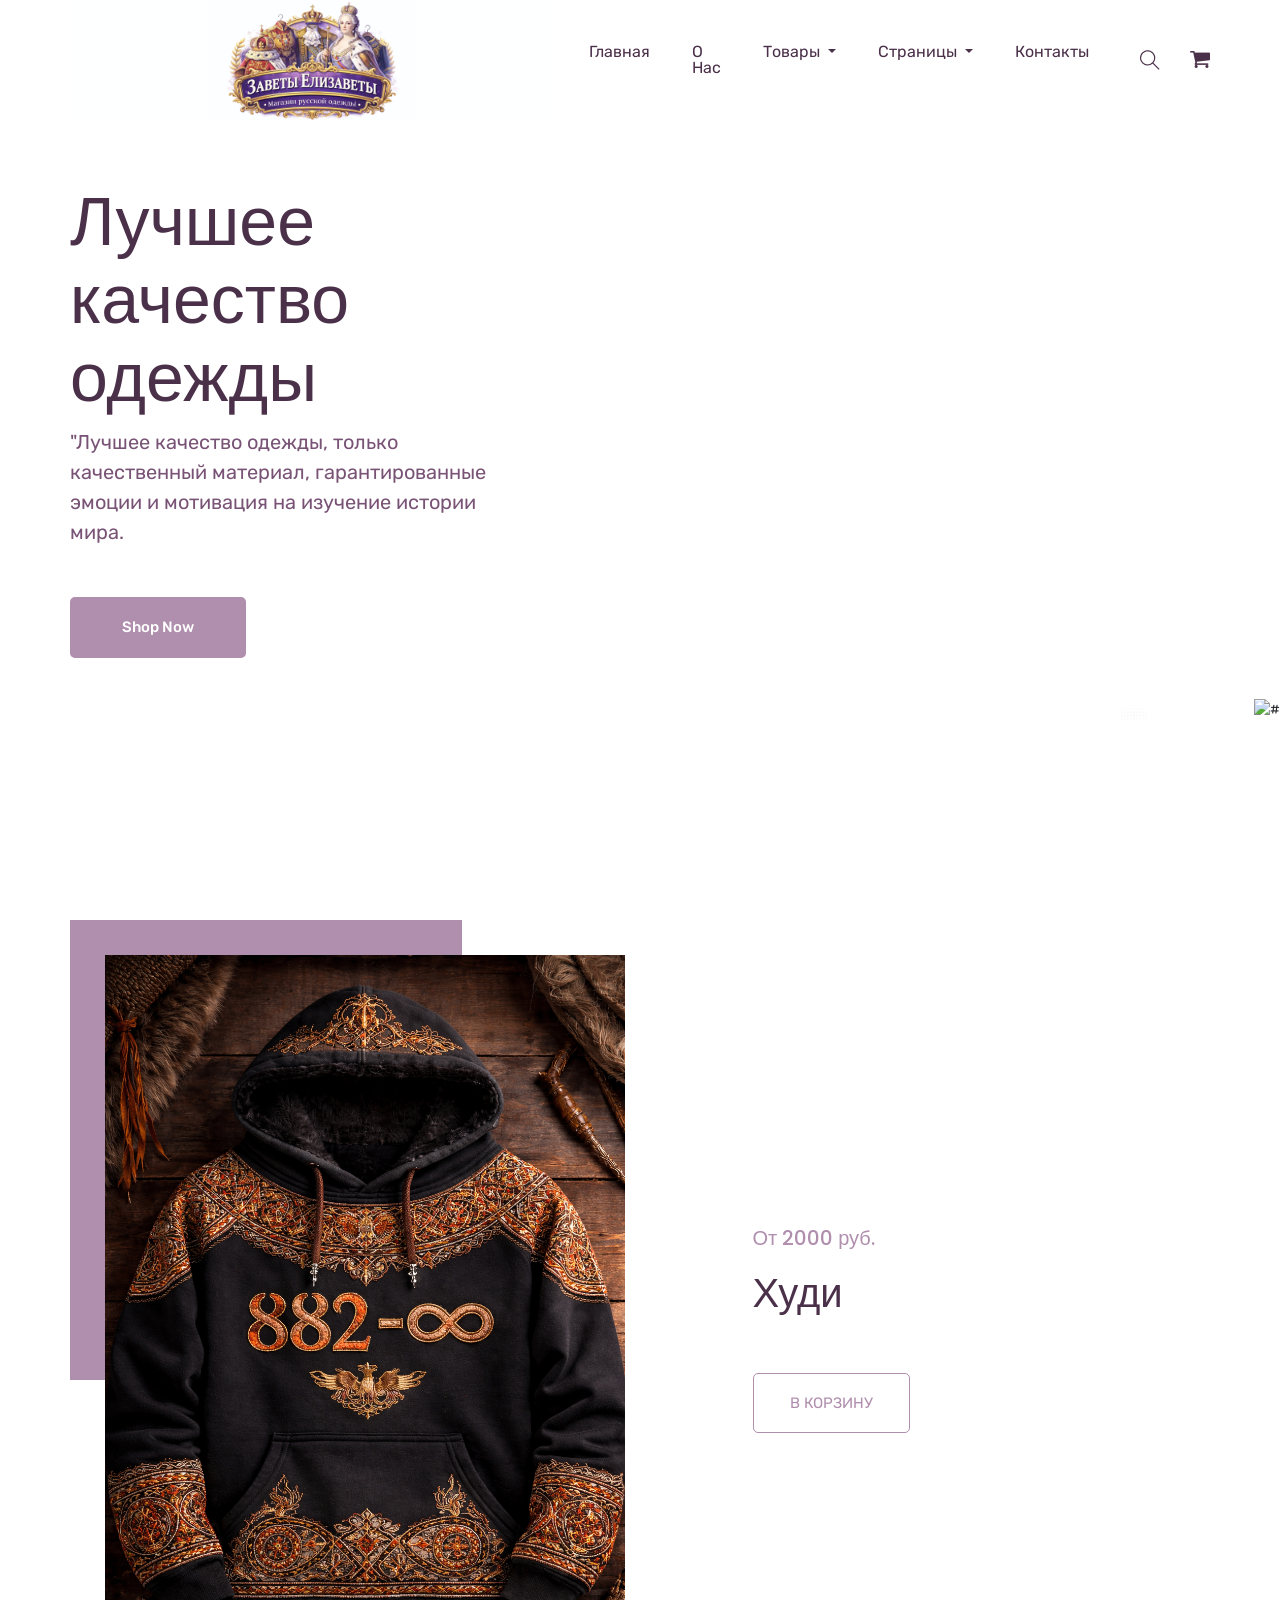
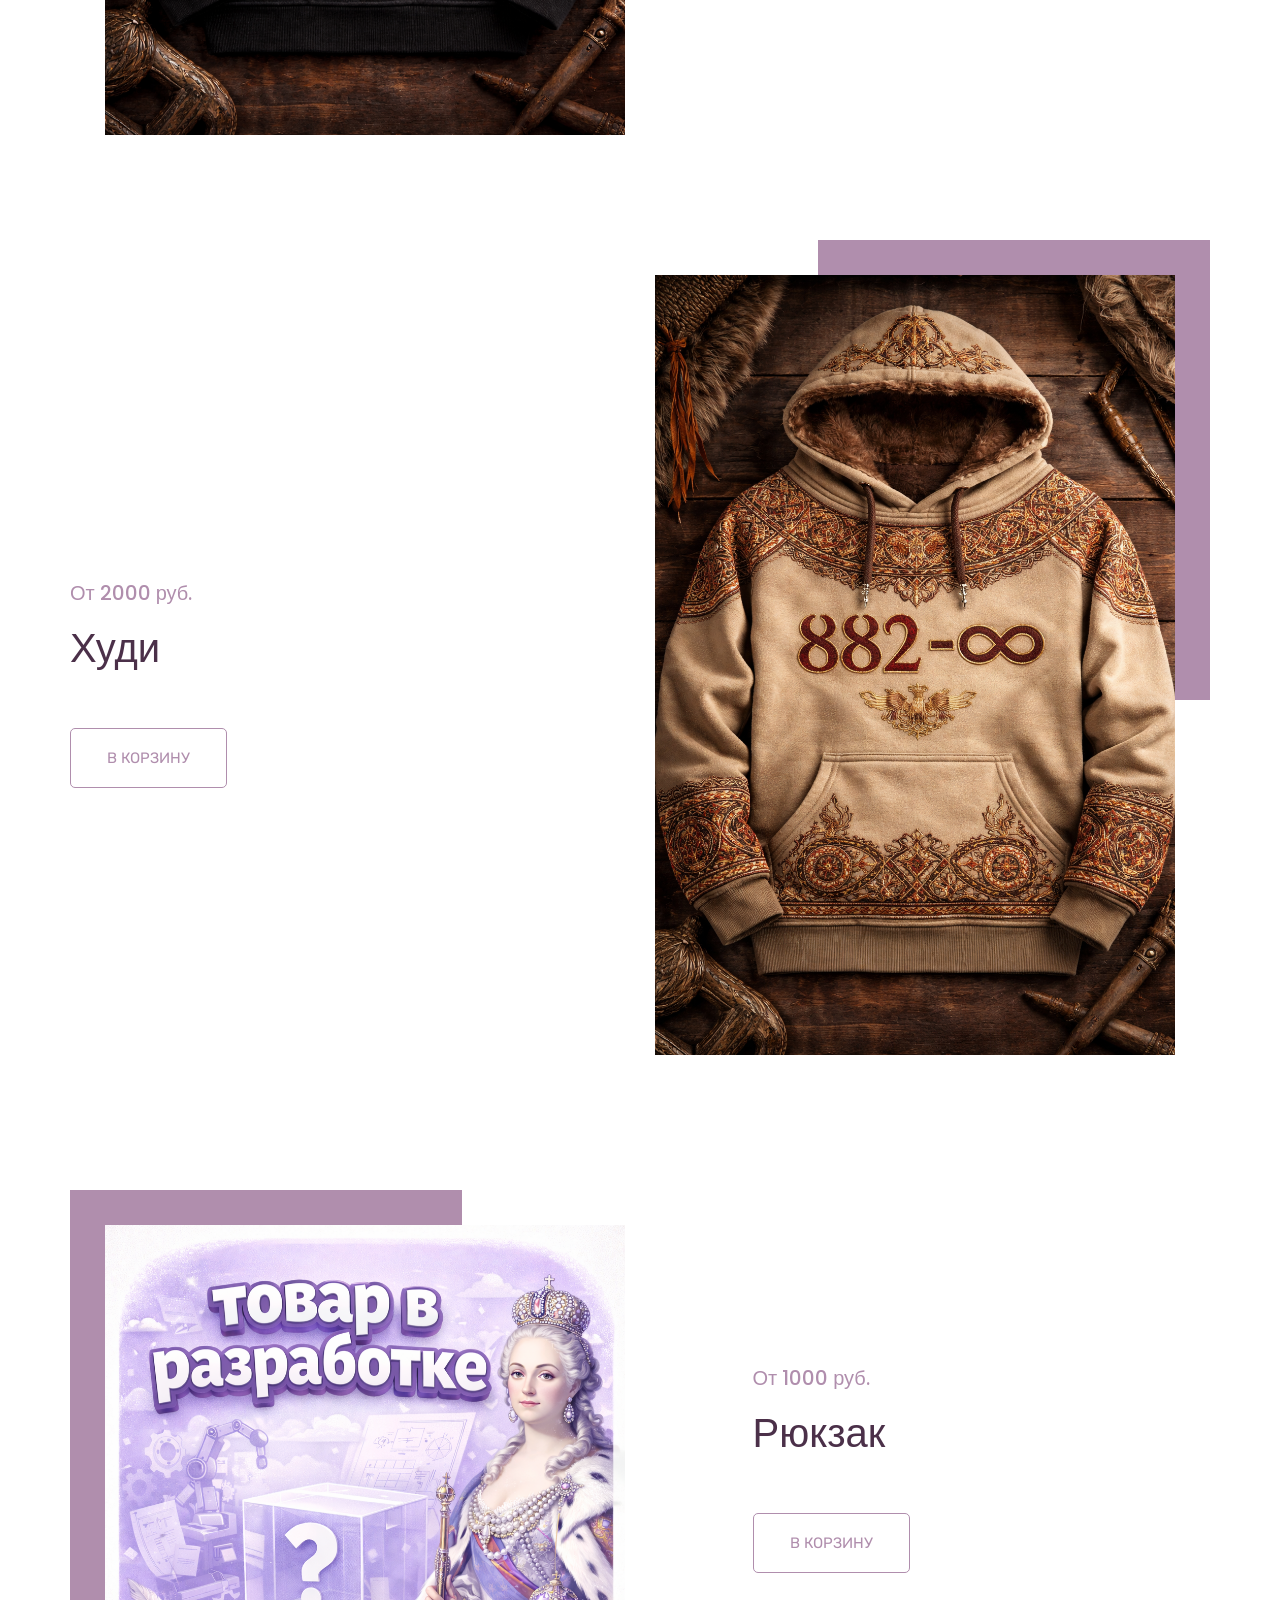
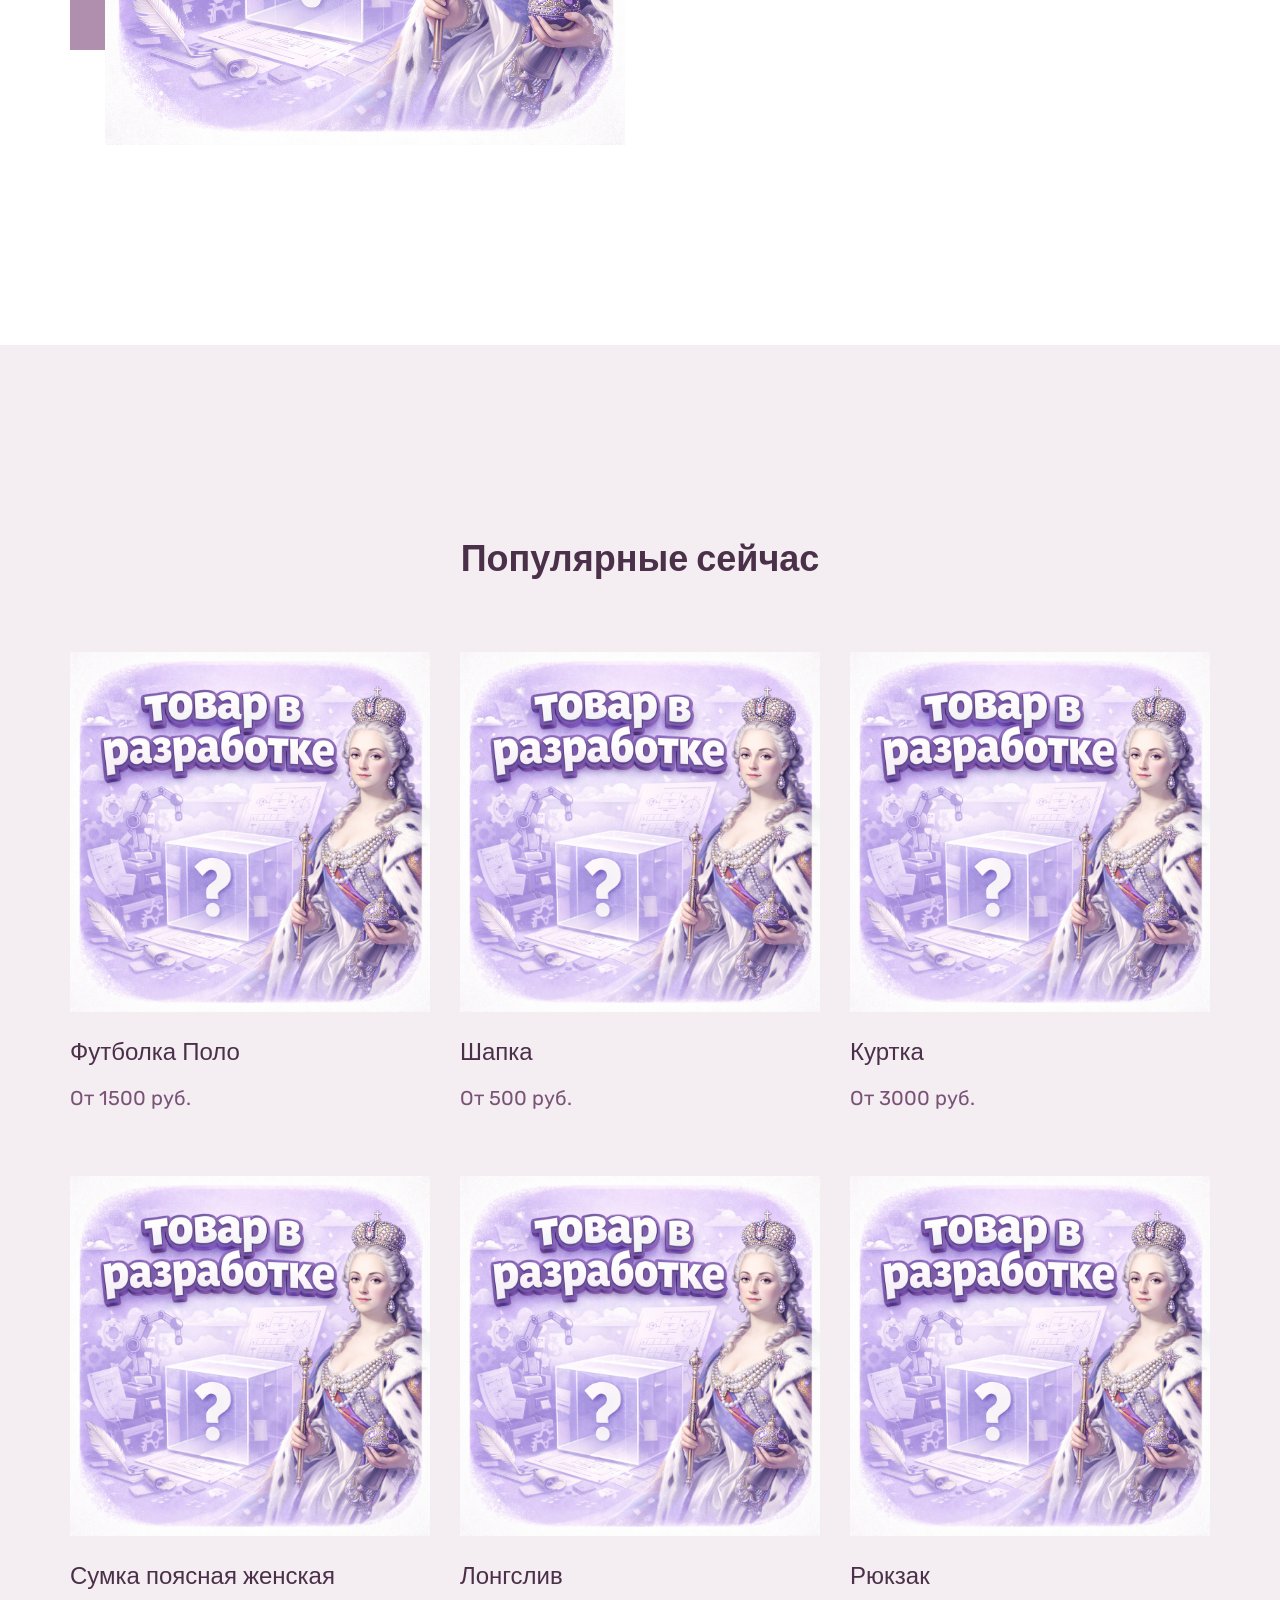
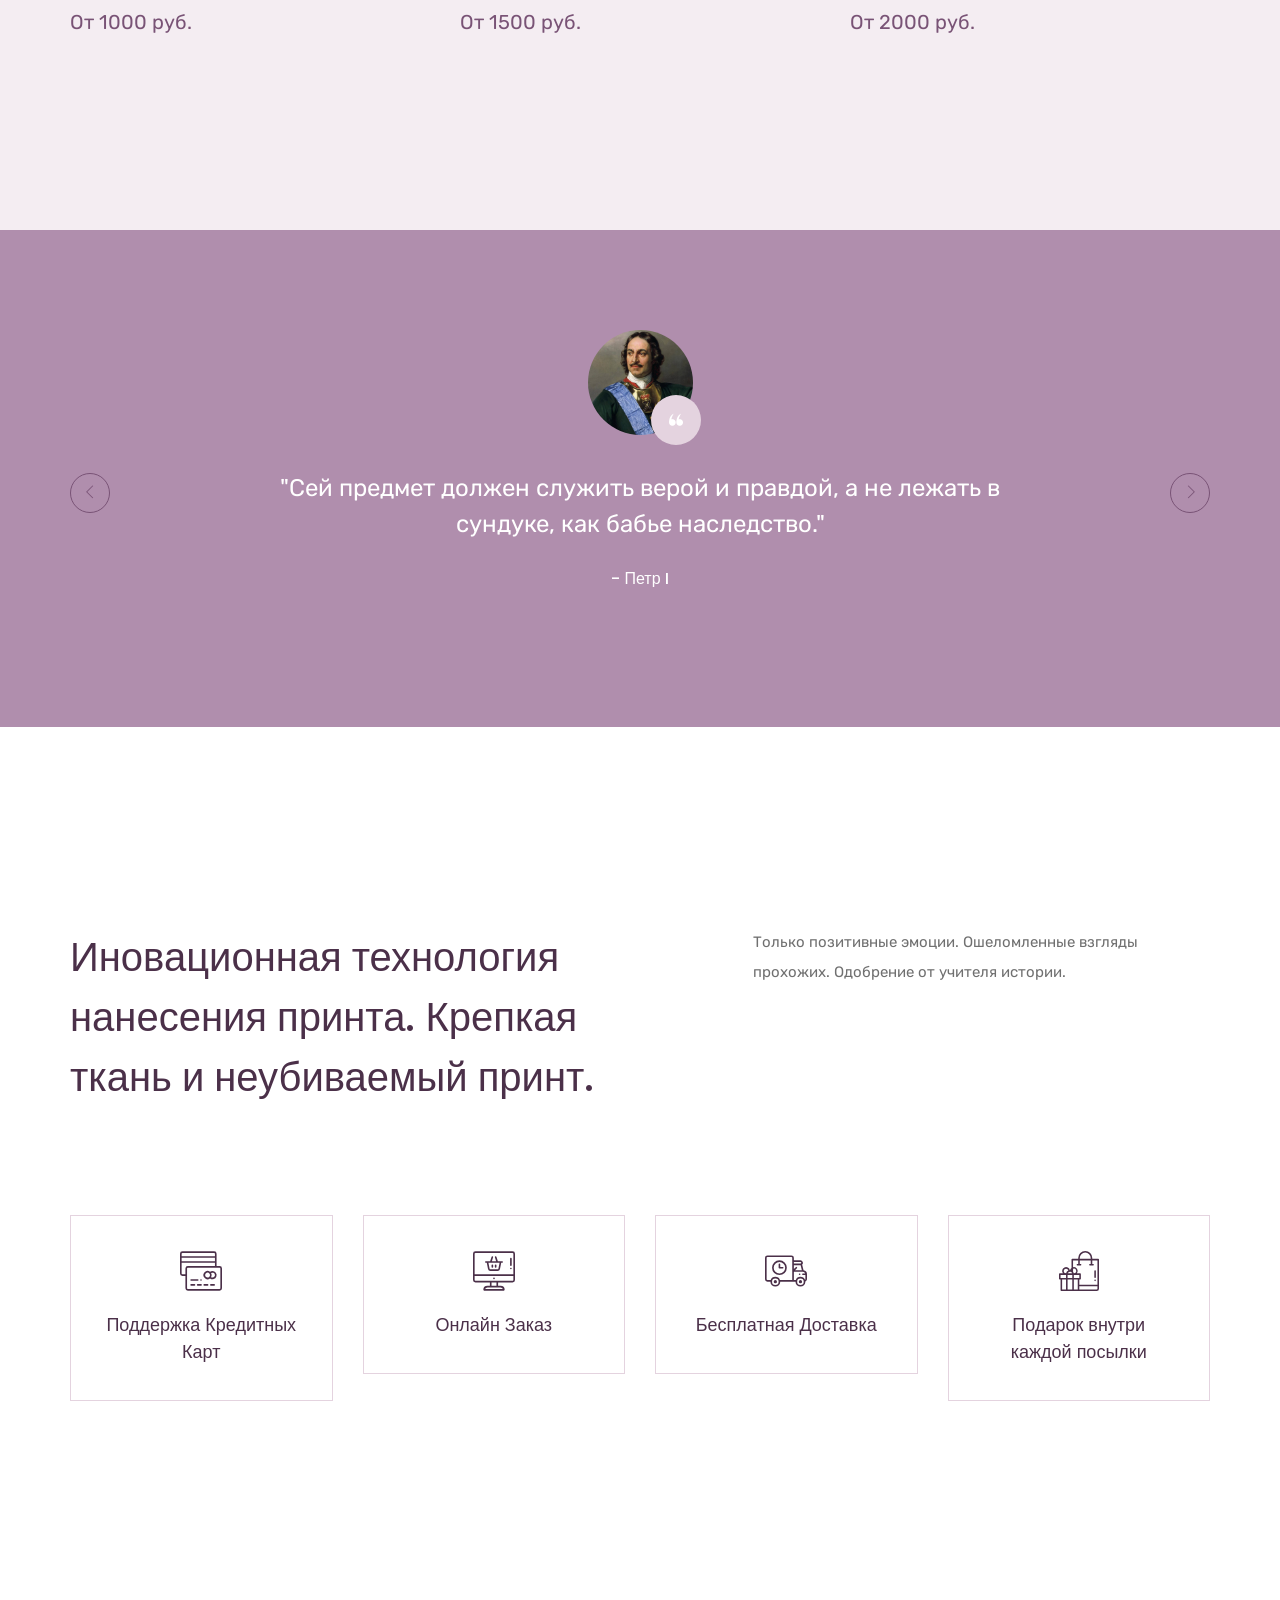
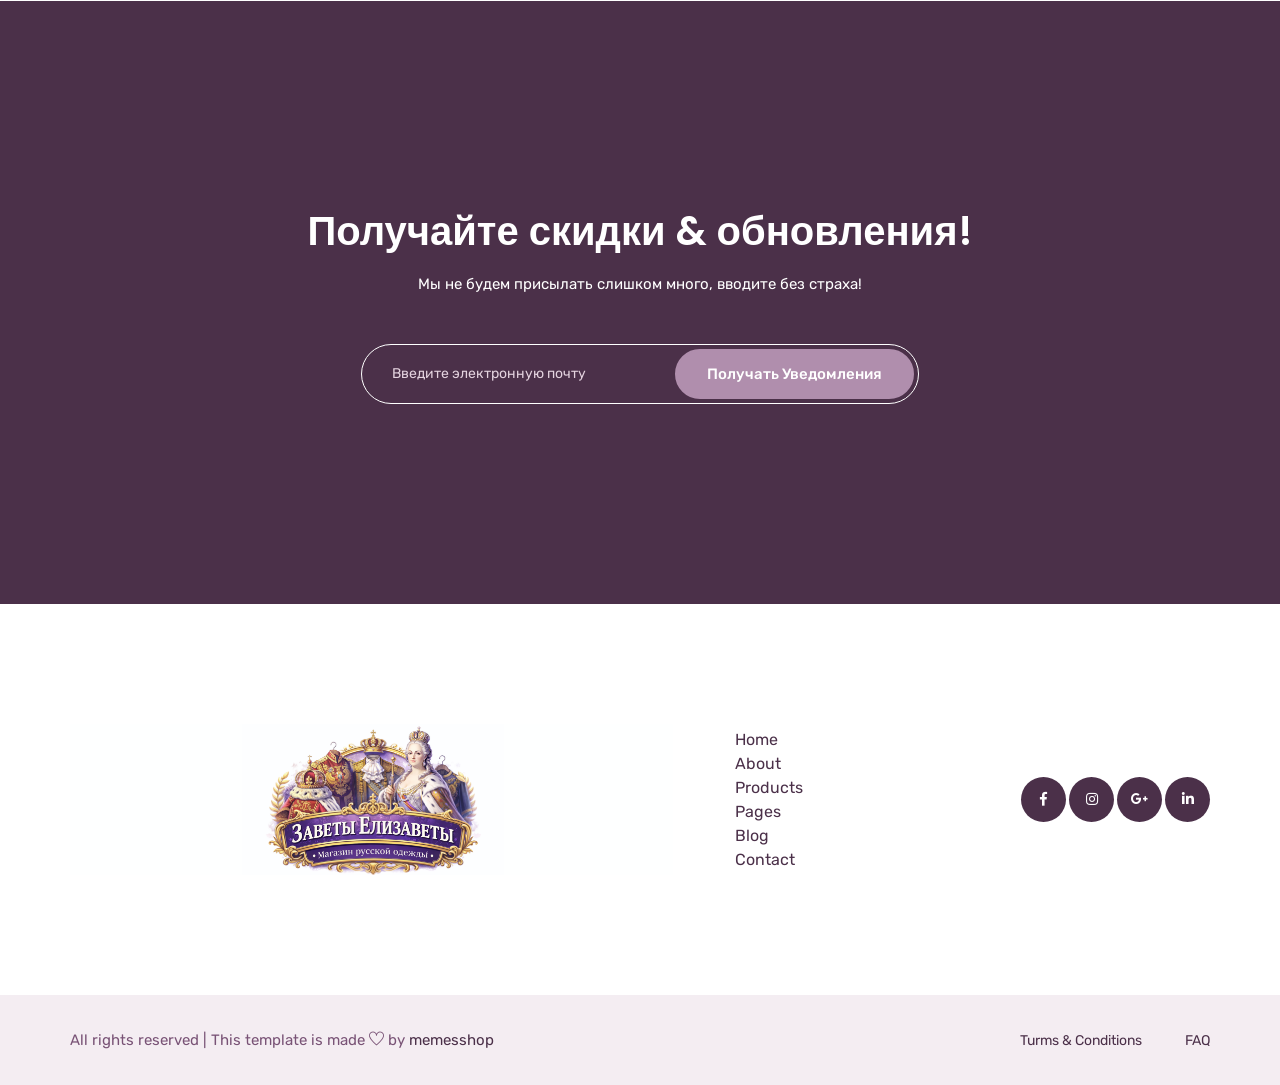
==== index.html @ 5b3a48fc "Add files via upload" ====
<!doctype html>
<html lang="zxx">

<head>
    <!-- Required meta tags -->
    <meta charset="utf-8">
    <meta name="viewport" content="width=device-width, initial-scale=1, shrink-to-fit=no">
    <title>pillloMart</title>
    <link rel="icon" href="img/favicon.png">
    <!-- Bootstrap CSS -->
    <link rel="stylesheet" href="css/bootstrap.min.css">
    <!-- animate CSS -->
    <link rel="stylesheet" href="css/animate.css">
    <!-- owl carousel CSS -->
    <link rel="stylesheet" href="css/owl.carousel.min.css">
    <!-- font awesome CSS -->
    <link rel="stylesheet" href="css/all.css">
    <!-- flaticon CSS -->
    <link rel="stylesheet" href="css/flaticon.css">
    <link rel="stylesheet" href="css/themify-icons.css">
    <!-- font awesome CSS -->
    <link rel="stylesheet" href="css/magnific-popup.css">
    <!-- swiper CSS -->
    <link rel="stylesheet" href="css/slick.css">
    <!-- style CSS -->
    <link rel="stylesheet" href="css/style.css">
</head>

<body>
    <!--::header part start::-->
    <header class="main_menu home_menu">
        <div class="container">
            <div class="row align-items-center justify-content-center">
                <div class="col-lg-12">
                    <nav class="navbar navbar-expand-lg navbar-light">
                        <a class="navbar-brand" href="index.html"> <img src="img/logo1.png" alt="logo"> </a>
                        <button class="navbar-toggler" type="button" data-toggle="collapse"
                            data-target="#navbarSupportedContent" aria-controls="navbarSupportedContent"
                            aria-expanded="false" aria-label="Toggle navigation">
                            <span class="menu_icon"><i class="fas fa-bars"></i></span>
                        </button>

                        <div class="collapse navbar-collapse main-menu-item" id="navbarSupportedContent">
                            <ul class="navbar-nav">
                                <li class="nav-item">
                                    <a class="nav-link" href="index.html">Главная</a>
                                </li>
                                <li class="nav-item">
                                    <a class="nav-link" href="about.html">О нас</a>
                                </li>
                                <li class="nav-item dropdown">
                                    <a class="nav-link dropdown-toggle" href="blog.html" id="navbarDropdown_1"
                                        role="button" data-toggle="dropdown" aria-haspopup="true" aria-expanded="false">
                                        Товары
                                    </a>
                                    <div class="dropdown-menu" aria-labelledby="navbarDropdown_1">
                                        <a class="dropdown-item" href="product_list.html"> Список товаров</a>
                                        <a class="dropdown-item" href="single-product.html">О товарах</a>
                                        
                                    </div>
                                </li>
                                <li class="nav-item dropdown">
                                    <a class="nav-link dropdown-toggle" href="blog.html" id="navbarDropdown_3"
                                        role="button" data-toggle="dropdown" aria-haspopup="true" aria-expanded="false">
                                        Страницы
                                    </a>
                                    <div class="dropdown-menu" aria-labelledby="navbarDropdown_2">
                                        <a class="dropdown-item" href="login.html"> 
                                            Войти
                                            
                                        </a>
                                        <a class="dropdown-item" href="cart.html">Корзина</a>
                                        <a class="dropdown-item" href="confirmation.html">История заказов</a>
                                    </div>
                                </li>
                                
                                <li class="nav-item">
                                    <a class="nav-link" href="contact.html">Контакты</a>
                                </li>
                            </ul>
                        </div>
                        <div class="hearer_icon d-flex align-items-center">
                            <a id="search_1" href="javascript:void(0)"><i class="ti-search"></i></a>
                            <a href="cart.html">
                                <i class="flaticon-shopping-cart-black-shape"></i>
                            </a>
                        </div>
                    </nav>
                </div>
            </div>
        </div>
        <div class="search_input" id="search_input_box">
            <div class="container ">
                <form class="d-flex justify-content-between search-inner">
                    <input type="text" class="form-control" id="search_input" placeholder="Search Here">
                    <button type="submit" class="btn"></button>
                    <span class="ti-close" id="close_search" title="Close Search"></span>
                </form>
            </div>
        </div>
    </header>
    <!-- Header part end-->

    <!-- banner part start-->
    <section class="banner_part">
        <div class="container">
            <div class="row align-items-center">
                <div class="col-md-5">
                    <div class="banner_text">
                        <div class="banner_text_iner">
                            <h1>Лучшее качество
                                одежды</h1>
                            <p>"Лучшее качество одежды, только качественный материал, гарантированные эмоции и мотивация на изучение истории мира.</p>
                            <a href="product_list.html" class="btn_1">shop now</a>
                        </div>
                    </div>
                </div>
            </div>
        </div>
        <div class="banner_img">
            <img src="img/banner.png" alt="#" class="img-fluid">
            <img src="img/banner_pattern.png " alt="#" class="pattern_img img-fluid">
        </div>
    </section>
    <!-- banner part start-->

    <!-- product list start-->
    <section class="single_product_list">
        <div class="container">
            <div class="row">
                <div class="col-lg-12">
                    <div class="single_product_iner">
                        <div class="row align-items-center justify-content-between">
                            <div class="col-lg-6 col-sm-6">
                                <div class="single_product_img">
                                    <img src="img/single_product_1.png" class="img-fluid" alt="#">
                                    <img src="img/product_overlay.png" alt="#" class="product_overlay img-fluid">
                                </div>
                            </div>
                            <div class="col-lg-5 col-sm-6">
                                <div class="single_product_content">
                                    <h5>От 2000 руб.</h5>
                                    <h2> <a href="single-product.html">Худи
                                        
                                        </a> </h2>
                                    <a href="product_list.html" class="btn_3">В корзину</a>
                                </div>
                            </div>
                        </div>
                    </div>
                    <div class="single_product_iner">
                        <div class="row align-items-center justify-content-between">
                            <div class="col-lg-6 col-sm-6">
                                <div class="single_product_img">
                                    <img src="img/single_product_2.png" class="img-fluid" alt="#">
                                    <img src="img/product_overlay.png" alt="#" class="product_overlay img-fluid">
                                </div>
                            </div>
                            <div class="col-lg-5 col-sm-6">
                                <div class="single_product_content">
                                    <h5>От 2000 руб.</h5>
                                    <h2> <a href="single-product.html">Худи 
                                        </a> </h2>
                                    <a href="product_list.html" class="btn_3">В корзину</a>
                                </div>
                            </div>
                        </div>
                    </div>
                    <div class="single_product_iner">
                        <div class="row align-items-center justify-content-between">
                            <div class="col-lg-6 col-sm-6">
                                <div class="single_product_img">
                                    <img src="img/single_product_3.png" class="img-fluid" alt="#">
                                    <img src="img/product_overlay.png" alt="#" class="product_overlay img-fluid">
                                </div>
                            </div>
                            <div class="col-lg-5 col-sm-6">
                                <div class="single_product_content">
                                    <h5>От 1000 руб.</h5>
                                    <h2> <a href="single-product.html">Рюкзак</a> </h2>
                                    <a href="product_list.html" class="btn_3">В корзину</a>
                                </div>
                            </div>
                        </div>
                    </div>
                </div>
            </div>
        </div>
    </section>
    <!-- product list end-->


    <!-- trending item start-->
    <section class="trending_items">
        <div class="container">
            <div class="row">
                <div class="col-lg-12">
                    <div class="section_tittle text-center">
                        <h2>Популярные сейчас</h2>
                    </div>
                </div>
            </div>
            <div class="row">
                <div class="col-lg-4 col-sm-6">
                    <div class="single_product_item">
                        <div class="single_product_item_thumb">
                            <img src="img/tranding_item/tranding_item.png" alt="#" class="img-fluid">
                        </div>
                        <h3> <a href="single-product.html">Футболка Поло</a> </h3>
                        <p>От 1500 руб.</p>
                    </div>
                </div>
                <div class="col-lg-4 col-sm-6">
                    <div class="single_product_item">
                        <img src="img/tranding_item/tranding_item.png" alt="#" class="img-fluid">
                        <h3> <a href="single-product.html">Шапка</a> </h3>
                        <p>От 500 руб.</p>
                    </div>
                </div>
                <div class="col-lg-4 col-sm-6">
                    <div class="single_product_item">
                        <img src="img/tranding_item/tranding_item.png" alt="#" class="img-fluid">
                        <h3> <a href="single-product.html">Куртка</a> </h3>
                        <p>От 3000 руб.</p>
                    </div>
                </div>
                <div class="col-lg-4 col-sm-6">
                    <div class="single_product_item">
                        <img src="img/tranding_item/tranding_item.png" alt="#" class="img-fluid">
                        <h3> <a href="single-product.html">Сумка поясная женская</a> </h3>
                        <p>От 1000 руб.</p>
                    </div>
                </div>
                <div class="col-lg-4 col-sm-6">
                    <div class="single_product_item">
                        <img src="img/tranding_item/tranding_item.png" alt="#" class="img-fluid">
                        <h3> <a href="single-product.html">Лонгслив</a> </h3>
                        <p> От 1500 руб.</p>
                    </div>
                </div>
                <div class="col-lg-4 col-sm-6">
                    <div class="single_product_item">
                        <img src="img/tranding_item/tranding_item.png" alt="#" class="img-fluid">
                        <h3> <a href="single-product.html">Рюкзак</a> </h3>
                        <p>От 2000 руб.</p>
                    </div>
                </div>
            </div>
        </div>
    </section>
    <!-- trending item end-->

    <!-- client review part here -->
    <section class="client_review">
        <div class="container">
            <div class="row justify-content-center">
                <div class="col-lg-8">
                    <div class="client_review_slider owl-carousel">
                        <div class="single_client_review">
                            <div class="client_img">
                                <img src="img/client.png" alt="#">
                            </div>
                            <p>"Сей предмет должен служить верой и правдой, а не лежать в сундуке, как бабье наследство."</p>
                            <h5>- Петр I</h5>
                        </div>
                        <div class="single_client_review">
                            <div class="client_img">
                                <img src="img/client_1.png" alt="#">
                            </div>
                            <p>"В одежде, как и в политике, важны не только внешний лоск, но и прочный фундамент." </p>
                            <h5>- Екатерина Великая</h5>
                        </div>
                        <div class="single_client_review">
                            <div class="client_img">
                                <img src="img/client_2.png" alt="#">
                            </div>
                            <p>"Величие - в деталях. И в том, чтобы они оставались безупречными как можно дольше."</p>
                            <h5>- Людовик XIV</h5>
                        </div>
                    </div>
                </div>
            </div>
        </div>
    </section>
    <!-- client review part end -->


    <!-- feature part here -->
    <section class="feature_part section_padding">
        <div class="container">
            <div class="row justify-content-between">
                <div class="col-lg-6">
                    <div class="feature_part_tittle">
                        <h3>Иновационная технология нанесения принта. Крепкая ткань и неубиваемый принт.</h3>
                    </div>
                </div>
                <div class="col-lg-5">
                    <div class="feature_part_content">
                        <p>Только позитивные эмоции. Ошеломленные взгляды прохожих. Одобрение от учителя истории. </p>
                    </div>
                </div>
            </div>
            <div class="row justify-content-center">
                <div class="col-lg-3 col-sm-6">
                    <div class="single_feature_part">
                        <img src="img/icon/feature_icon_1.svg" alt="#">
                        <h4>Поддержка Кредитных Карт</h4>
                    </div>
                </div>
                <div class="col-lg-3 col-sm-6">
                    <div class="single_feature_part">
                        <img src="img/icon/feature_icon_2.svg" alt="#">
                        <h4>Онлайн Заказ</h4>
                    </div>
                </div>
                <div class="col-lg-3 col-sm-6">
                    <div class="single_feature_part">
                        <img src="img/icon/feature_icon_3.svg" alt="#">
                        <h4>Бесплатная Доставка</h4>
                    </div>
                </div>
                <div class="col-lg-3 col-sm-6">
                    <div class="single_feature_part">
                        <img src="img/icon/feature_icon_4.svg" alt="#">
                        <h4>Подарок внутри каждой посылки</h4>
                    </div>
                </div>
            </div>
        </div>
    </section>
    <!-- feature part end -->

    <!-- subscribe part here -->
    <section class="subscribe_part section_padding">
        <div class="container">
            <div class="row justify-content-center">
                <div class="col-lg-8">
                    <div class="subscribe_part_content">
                        <h2>Получайте скидки & обновления!</h2>
                        <p> Мы не будем присылать слишком много, вводите без страха!</p>
                        <div class="subscribe_form">
                            <input type="email" placeholder="Введите электронную почту">
                            <a href="#" class="btn_1">Получать уведомления</a>
                        </div>
                    </div>
                </div>
            </div>
        </div>
    </section>
    <!-- subscribe part end -->

    <!--::footer_part start::-->
    <footer class="footer_part">
        <div class="footer_iner">
            <div class="container">
                <div class="row justify-content-between align-items-center">
                    <div class="col-lg-8">
                        <div class="footer_menu">
                            <div class="footer_logo">
                                <a href="index.html"><img src="img/logo1.png" alt="#"></a>
                            </div>
                            <div class="footer_menu_item">
                                <a href="index.html">Home</a>
                                <a href="about.html">About</a>
                                <a href="product_list.html">Products</a>
                                <a href="#">Pages</a>
                                <a href="blog.html">Blog</a>
                                <a href="contact.html">Contact</a>
                            </div>
                        </div>
                    </div>
                    <div class="col-lg-4">
                        <div class="social_icon">
                            <a href="#"><i class="fab fa-facebook-f"></i></a>
                            <a href="#"><i class="fab fa-instagram"></i></a>
                            <a href="#"><i class="fab fa-google-plus-g"></i></a>
                            <a href="#"><i class="fab fa-linkedin-in"></i></a>
                        </div>
                    </div>
                </div>
            </div>
        </div>
        
        <div class="copyright_part">
            <div class="container">
                <div class="row ">
                    <div class="col-lg-12">
                        <div class="copyright_text">
                            <P><!-- Link back to Colorlib can't be removed. Template is licensed under CC BY 3.0. -->
 All rights reserved | This template is made <i class="ti-heart" aria-hidden="true"></i> by <a href="https://www.tiktok.com/@memesshop_official" target="_blank">memesshop</a>
<!-- Link back to Colorlib can't be removed. Template is licensed under CC BY 3.0. --></P>
                            <div class="copyright_link">
                                <a href="#">Turms & Conditions</a>
                                <a href="#">FAQ</a>
                            </div>
                        </div>
                    </div>
                </div>
            </div>
        </div>
    </footer>
    <!--::footer_part end::-->

    <!-- jquery plugins here-->
    <script src="js/jquery-1.12.1.min.js"></script>
    <!-- popper js -->
    <script src="js/popper.min.js"></script>
    <!-- bootstrap js -->
    <script src="js/bootstrap.min.js"></script>
    <!-- magnific popup js -->
    <script src="js/jquery.magnific-popup.js"></script>
    <!-- carousel js -->
    <script src="js/owl.carousel.min.js"></script>
    <script src="js/jquery.nice-select.min.js"></script>
    <!-- slick js -->
    <script src="js/slick.min.js"></script>
    <script src="js/jquery.counterup.min.js"></script>
    <script src="js/waypoints.min.js"></script>
    <script src="js/contact.js"></script>
    <script src="js/jquery.ajaxchimp.min.js"></script>
    <script src="js/jquery.form.js"></script>
    <script src="js/jquery.validate.min.js"></script>
    <script src="js/mail-script.js"></script>
    <!-- custom js -->
    <script src="js/custom.js"></script>
</body>

</html>
---- css/style.css ----
/*Color Variables*/
/**************** extend css start ****************/
@import url("https://fonts.googleapis.com/css?family=Poppins:300,400,500,600,700|Rubik:300,400,500,700&display=swap");
/* line 2, /Applications/MAMP/htdocs/old/palash/cl/shop_html/sass/_extends.scss */
.form-contact .form-group .btn_1 i {
  background-image: linear-gradient(16deg, #ff005a 0%, #ff5d2d 64%, #ffba00 100%);
}

/* line 10, /Applications/MAMP/htdocs/old/palash/cl/shop_html/sass/_extends.scss */
.form-contact .form-group .btn_1 {
  background-image: linear-gradient(to left, #fff 0%, #fff 51%, #fff 100%);
}

/**************** extend css start ****************/
/**************** common css start ****************/
/* line 4, /Applications/MAMP/htdocs/old/palash/cl/shop_html/sass/_common.scss */
body {
  font-family: "Rubik", sans-serif;
  padding: 0;
  margin: 0;
  font-size: 14px;
}

/* line 10, /Applications/MAMP/htdocs/old/palash/cl/shop_html/sass/_common.scss */
.message_submit_form:focus {
  outline: none;
}

/* line 13, /Applications/MAMP/htdocs/old/palash/cl/shop_html/sass/_common.scss */
input:hover,
input:focus {
  outline: none !important;
}

/* line 17, /Applications/MAMP/htdocs/old/palash/cl/shop_html/sass/_common.scss */
.gray_bg {
  background-color: #f4f4f4;
}

/* line 20, /Applications/MAMP/htdocs/old/palash/cl/shop_html/sass/_common.scss */
.section_padding {
  padding: 200px 0px;
}

@media only screen and (min-width: 992px) and (max-width: 1200px) {
  /* line 20, /Applications/MAMP/htdocs/old/palash/cl/shop_html/sass/_common.scss */
  .section_padding {
    padding: 100px 0px;
  }
}

@media only screen and (min-width: 768px) and (max-width: 991px) {
  /* line 20, /Applications/MAMP/htdocs/old/palash/cl/shop_html/sass/_common.scss */
  .section_padding {
    padding: 70px 0px;
  }
}

@media (max-width: 576px) {
  /* line 20, /Applications/MAMP/htdocs/old/palash/cl/shop_html/sass/_common.scss */
  .section_padding {
    padding: 70px 0px;
  }
}

@media only screen and (min-width: 576px) and (max-width: 767px) {
  /* line 20, /Applications/MAMP/htdocs/old/palash/cl/shop_html/sass/_common.scss */
  .section_padding {
    padding: 70px 0px;
  }
}

/* line 39, /Applications/MAMP/htdocs/old/palash/cl/shop_html/sass/_common.scss */
.single_padding_top {
  padding-top: 200px !important;
}

@media only screen and (min-width: 992px) and (max-width: 1200px) {
  /* line 39, /Applications/MAMP/htdocs/old/palash/cl/shop_html/sass/_common.scss */
  .single_padding_top {
    padding-top: 70px !important;
  }
}

@media only screen and (min-width: 768px) and (max-width: 991px) {
  /* line 39, /Applications/MAMP/htdocs/old/palash/cl/shop_html/sass/_common.scss */
  .single_padding_top {
    padding-top: 70px !important;
  }
}

@media (max-width: 576px) {
  /* line 39, /Applications/MAMP/htdocs/old/palash/cl/shop_html/sass/_common.scss */
  .single_padding_top {
    padding-top: 70px !important;
  }
}

@media only screen and (min-width: 576px) and (max-width: 767px) {
  /* line 39, /Applications/MAMP/htdocs/old/palash/cl/shop_html/sass/_common.scss */
  .single_padding_top {
    padding-top: 100px !important;
  }
}

/* line 58, /Applications/MAMP/htdocs/old/palash/cl/shop_html/sass/_common.scss */
.padding_top {
  padding-top: 200px;
}

@media only screen and (min-width: 992px) and (max-width: 1200px) {
  /* line 58, /Applications/MAMP/htdocs/old/palash/cl/shop_html/sass/_common.scss */
  .padding_top {
    padding-top: 100px;
  }
}

@media only screen and (min-width: 768px) and (max-width: 991px) {
  /* line 58, /Applications/MAMP/htdocs/old/palash/cl/shop_html/sass/_common.scss */
  .padding_top {
    padding-top: 70px;
  }
}

@media (max-width: 576px) {
  /* line 58, /Applications/MAMP/htdocs/old/palash/cl/shop_html/sass/_common.scss */
  .padding_top {
    padding-top: 70px;
  }
}

@media only screen and (min-width: 576px) and (max-width: 767px) {
  /* line 58, /Applications/MAMP/htdocs/old/palash/cl/shop_html/sass/_common.scss */
  .padding_top {
    padding-top: 70px;
  }
}

/* line 77, /Applications/MAMP/htdocs/old/palash/cl/shop_html/sass/_common.scss */
.padding_bottom {
  padding-bottom: 200px;
}

@media only screen and (min-width: 992px) and (max-width: 1200px) {
  /* line 77, /Applications/MAMP/htdocs/old/palash/cl/shop_html/sass/_common.scss */
  .padding_bottom {
    padding-bottom: 100px;
  }
}

@media only screen and (min-width: 768px) and (max-width: 991px) {
  /* line 77, /Applications/MAMP/htdocs/old/palash/cl/shop_html/sass/_common.scss */
  .padding_bottom {
    padding-bottom: 70px;
  }
}

@media (max-width: 576px) {
  /* line 77, /Applications/MAMP/htdocs/old/palash/cl/shop_html/sass/_common.scss */
  .padding_bottom {
    padding-bottom: 70px;
  }
}

@media only screen and (min-width: 576px) and (max-width: 767px) {
  /* line 77, /Applications/MAMP/htdocs/old/palash/cl/shop_html/sass/_common.scss */
  .padding_bottom {
    padding-bottom: 70px;
  }
}

/* line 97, /Applications/MAMP/htdocs/old/palash/cl/shop_html/sass/_common.scss */
a {
  text-decoration: none;
  -webkit-transition: 0.5s;
  transition: 0.5s;
}

/* line 101, /Applications/MAMP/htdocs/old/palash/cl/shop_html/sass/_common.scss */
a:hover {
  outline: none;
  text-decoration: none;
}

/* line 106, /Applications/MAMP/htdocs/old/palash/cl/shop_html/sass/_common.scss */
h1,
h2,
h3,
h4,
h5,
h6 {
  color: #4B3049;
  font-family: "Poppins", sans-serif;
  -webkit-transition: 0.5s;
  transition: 0.5s;
}

/* line 117, /Applications/MAMP/htdocs/old/palash/cl/shop_html/sass/_common.scss */
p {
  font-family: "Rubik", sans-serif;
  line-height: 2;
  font-size: 15px;
  margin-bottom: 0px;
  color: #795376;
  font-weight: 400;
}

/* line 126, /Applications/MAMP/htdocs/old/palash/cl/shop_html/sass/_common.scss */
h2 {
  font-size: 44px;
  line-height: 28px;
  color: #4B3049;
  font-weight: 600;
  line-height: 1.222;
}

@media (max-width: 576px) {
  /* line 126, /Applications/MAMP/htdocs/old/palash/cl/shop_html/sass/_common.scss */
  h2 {
    font-size: 22px;
    line-height: 25px;
  }
}

@media only screen and (min-width: 576px) and (max-width: 767px) {
  /* line 126, /Applications/MAMP/htdocs/old/palash/cl/shop_html/sass/_common.scss */
  h2 {
    font-size: 24px;
    line-height: 25px;
  }
}

/* line 146, /Applications/MAMP/htdocs/old/palash/cl/shop_html/sass/_common.scss */
h3 {
  font-size: 24px;
  line-height: 25px;
}

@media (max-width: 576px) {
  /* line 146, /Applications/MAMP/htdocs/old/palash/cl/shop_html/sass/_common.scss */
  h3 {
    font-size: 20px;
  }
}

/* line 156, /Applications/MAMP/htdocs/old/palash/cl/shop_html/sass/_common.scss */
h5 {
  font-size: 18px;
  line-height: 22px;
}

/* line 161, /Applications/MAMP/htdocs/old/palash/cl/shop_html/sass/_common.scss */
img {
  max-width: 100%;
}

/* line 165, /Applications/MAMP/htdocs/old/palash/cl/shop_html/sass/_common.scss */
a:focus,
.button:focus,
button:focus,
.btn:focus {
  text-decoration: none;
  outline: none;
  box-shadow: none;
  -webkit-transition: 1s;
  transition: 1s;
}

/* line 175, /Applications/MAMP/htdocs/old/palash/cl/shop_html/sass/_common.scss */
.section_tittle {
  margin-bottom: 80px;
}

@media (max-width: 991px) {
  /* line 175, /Applications/MAMP/htdocs/old/palash/cl/shop_html/sass/_common.scss */
  .section_tittle {
    margin-bottom: 20px;
  }
}

@media only screen and (min-width: 992px) and (max-width: 1200px) {
  /* line 175, /Applications/MAMP/htdocs/old/palash/cl/shop_html/sass/_common.scss */
  .section_tittle {
    margin-bottom: 40px;
  }
}

/* line 186, /Applications/MAMP/htdocs/old/palash/cl/shop_html/sass/_common.scss */
.section_tittle h2 {
  font-size: 36px;
  color: #4B3049;
  line-height: 27px;
  font-weight: 700;
  position: relative;
  margin-bottom: 28px;
}

@media (max-width: 576px) {
  /* line 186, /Applications/MAMP/htdocs/old/palash/cl/shop_html/sass/_common.scss */
  .section_tittle h2 {
    font-size: 25px;
    line-height: 35px;
    margin-bottom: 15px;
  }
}

@media only screen and (min-width: 576px) and (max-width: 767px) {
  /* line 186, /Applications/MAMP/htdocs/old/palash/cl/shop_html/sass/_common.scss */
  .section_tittle h2 {
    font-size: 25px;
    line-height: 35px;
    margin-bottom: 15px;
  }
}

@media only screen and (min-width: 768px) and (max-width: 991px) {
  /* line 186, /Applications/MAMP/htdocs/old/palash/cl/shop_html/sass/_common.scss */
  .section_tittle h2 {
    font-size: 30px;
    line-height: 40px;
    margin-bottom: 15px;
  }
}

@media only screen and (min-width: 992px) and (max-width: 1200px) {
  /* line 186, /Applications/MAMP/htdocs/old/palash/cl/shop_html/sass/_common.scss */
  .section_tittle h2 {
    font-size: 35px;
    line-height: 40px;
  }
}

/* line 219, /Applications/MAMP/htdocs/old/palash/cl/shop_html/sass/_common.scss */
.section_tittle p {
  color: #556172;
  text-transform: capitalize;
  line-height: 30px;
  font-family: "Poppins", sans-serif;
}

@media (max-width: 576px) {
  /* line 219, /Applications/MAMP/htdocs/old/palash/cl/shop_html/sass/_common.scss */
  .section_tittle p {
    margin-bottom: 10px;
  }
}

@media only screen and (min-width: 576px) and (max-width: 767px) {
  /* line 219, /Applications/MAMP/htdocs/old/palash/cl/shop_html/sass/_common.scss */
  .section_tittle p {
    margin-bottom: 10px;
  }
}

@media only screen and (min-width: 768px) and (max-width: 991px) {
  /* line 219, /Applications/MAMP/htdocs/old/palash/cl/shop_html/sass/_common.scss */
  .section_tittle p {
    margin-bottom: 10px;
  }
}

@media only screen and (min-width: 992px) and (max-width: 1200px) {
  /* line 219, /Applications/MAMP/htdocs/old/palash/cl/shop_html/sass/_common.scss */
  .section_tittle p {
    margin-bottom: 10px;
  }
}

/* line 243, /Applications/MAMP/htdocs/old/palash/cl/shop_html/sass/_common.scss */
ul {
  list-style: none;
  margin: 0;
  padding: 0;
}

/* line 249, /Applications/MAMP/htdocs/old/palash/cl/shop_html/sass/_common.scss */
.mb_110 {
  margin-bottom: 110px;
}

@media (max-width: 576px) {
  /* line 249, /Applications/MAMP/htdocs/old/palash/cl/shop_html/sass/_common.scss */
  .mb_110 {
    margin-bottom: 220px;
  }
}

/* line 258, /Applications/MAMP/htdocs/old/palash/cl/shop_html/sass/_common.scss */
.mt_130 {
  margin-top: 130px;
}

@media (max-width: 576px) {
  /* line 258, /Applications/MAMP/htdocs/old/palash/cl/shop_html/sass/_common.scss */
  .mt_130 {
    margin-top: 70px;
  }
}

@media only screen and (min-width: 576px) and (max-width: 767px) {
  /* line 258, /Applications/MAMP/htdocs/old/palash/cl/shop_html/sass/_common.scss */
  .mt_130 {
    margin-top: 70px;
  }
}

@media only screen and (min-width: 768px) and (max-width: 991px) {
  /* line 258, /Applications/MAMP/htdocs/old/palash/cl/shop_html/sass/_common.scss */
  .mt_130 {
    margin-top: 70px;
  }
}

@media only screen and (min-width: 992px) and (max-width: 1200px) {
  /* line 258, /Applications/MAMP/htdocs/old/palash/cl/shop_html/sass/_common.scss */
  .mt_130 {
    margin-top: 70px;
  }
}

/* line 278, /Applications/MAMP/htdocs/old/palash/cl/shop_html/sass/_common.scss */
.mb_130 {
  margin-bottom: 140px;
}

@media (max-width: 991px) {
  /* line 278, /Applications/MAMP/htdocs/old/palash/cl/shop_html/sass/_common.scss */
  .mb_130 {
    margin-bottom: 70px;
  }
}

@media only screen and (min-width: 992px) and (max-width: 1200px) {
  /* line 278, /Applications/MAMP/htdocs/old/palash/cl/shop_html/sass/_common.scss */
  .mb_130 {
    margin-bottom: 100px;
  }
}

/* line 290, /Applications/MAMP/htdocs/old/palash/cl/shop_html/sass/_common.scss */
.padding_less_40 {
  margin-bottom: -50px;
}

/* line 294, /Applications/MAMP/htdocs/old/palash/cl/shop_html/sass/_common.scss */
.z_index {
  z-index: 9 !important;
  position: relative;
}

@media only screen and (min-width: 1200px) and (max-width: 3640px) {
  /* line 300, /Applications/MAMP/htdocs/old/palash/cl/shop_html/sass/_common.scss */
  .container {
    max-width: 1170px;
  }
}

@media (max-width: 1200px) {
  /* line 306, /Applications/MAMP/htdocs/old/palash/cl/shop_html/sass/_common.scss */
  [class*="hero-ani-"] {
    display: none !important;
  }
}

/* line 311, /Applications/MAMP/htdocs/old/palash/cl/shop_html/sass/_common.scss */
.form-control:focus {
  color: #495057;
  background-color: #fff;
  border-color: #dddddd;
  outline: 0;
  box-shadow: none;
}

/* line 320, /Applications/MAMP/htdocs/old/palash/cl/shop_html/sass/_common.scss */
.pageination .page-link {
  border: 0px solid transparent;
  font-weight: 500;
  font-size: 18px;
  color: #979797;
  padding: 10px 8px;
}

/* line 326, /Applications/MAMP/htdocs/old/palash/cl/shop_html/sass/_common.scss */
.pageination .page-link:hover {
  background-color: transparent;
  color: #000;
}

/* line 331, /Applications/MAMP/htdocs/old/palash/cl/shop_html/sass/_common.scss */
.pageination i {
  font-size: 12px;
}

/* line 335, /Applications/MAMP/htdocs/old/palash/cl/shop_html/sass/_common.scss */
.sidebar_box_shadow {
  box-shadow: 0px 10px 10px 0px rgba(153, 153, 153, 0.1);
}

/* line 338, /Applications/MAMP/htdocs/old/palash/cl/shop_html/sass/_common.scss */
.border_top {
  border-top: 1px solid #eee;
  max-width: 1110px;
  margin: 0 auto;
}

/* line 343, /Applications/MAMP/htdocs/old/palash/cl/shop_html/sass/_common.scss */
.section_bg {
  background-color: #f4edf278;
}

/**************** common css end ****************/
/* Main Button Area css
============================================================================================ */
/* line 3, /Applications/MAMP/htdocs/old/palash/cl/shop_html/sass/_button.scss */
.submit_btn {
  width: auto;
  display: inline-block;
  background: #fff;
  padding: 0px 50px;
  color: #fff;
  font-size: 13px;
  font-weight: 500;
  line-height: 50px;
  border-radius: 5px;
  outline: none !important;
  box-shadow: none !important;
  text-align: center;
  border: 1px solid #edeff2;
  cursor: pointer;
  -webkit-transition: 0.5s;
  transition: 0.5s;
}

/* line 19, /Applications/MAMP/htdocs/old/palash/cl/shop_html/sass/_button.scss */
.submit_btn:hover {
  background: transparent;
}

/* line 24, /Applications/MAMP/htdocs/old/palash/cl/shop_html/sass/_button.scss */
.btn_1 {
  display: inline-block;
  padding: 17px 50px;
  border-radius: 5px;
  background-color: #B08EAD;
  border: 2px solid #B08EAD;
  font-size: 15px;
  font-weight: 500;
  -webkit-transition: 0.5s;
  transition: 0.5s;
  text-transform: capitalize;
  color: #fff;
}

/* line 36, /Applications/MAMP/htdocs/old/palash/cl/shop_html/sass/_button.scss */
.btn_1:hover {
  background-color: #fff;
  color: #B08EAD;
}

@media (max-width: 991px) {
  /* line 24, /Applications/MAMP/htdocs/old/palash/cl/shop_html/sass/_button.scss */
  .btn_1 {
    padding: 13px 35px;
  }
}

/* line 44, /Applications/MAMP/htdocs/old/palash/cl/shop_html/sass/_button.scss */
.btn_3 {
  display: inline-block;
  padding: 18px 36px;
  border-radius: 5px;
  background-color: transparent;
  border: 1px solid #B08EAD;
  font-size: 15px;
  font-weight: 700;
  color: #B08EAD;
  text-transform: uppercase;
  font-weight: 400;
  -webkit-transition: 0.5s;
  transition: 0.5s;
}

/* line 56, /Applications/MAMP/htdocs/old/palash/cl/shop_html/sass/_button.scss */
.btn_3:hover {
  background-color: #B08EAD;
  color: #fff;
}

@media (max-width: 991px) {
  /* line 44, /Applications/MAMP/htdocs/old/palash/cl/shop_html/sass/_button.scss */
  .btn_3 {
    padding: 13px 35px;
  }
}

/* line 64, /Applications/MAMP/htdocs/old/palash/cl/shop_html/sass/_button.scss */
.btn_2 {
  display: inline-block;
  width: 180px;
  height: 60px;
  line-height: 60px;
  text-align: center;
  background-color: #fff;
  font-size: 15px;
  font-family: "Poppins", sans-serif;
  font-weight: 500;
  color: #1e1e1e;
  -o-transition: all .4s ease-in-out;
  -webkit-transition: all .4s ease-in-out;
  transition: all .4s ease-in-out;
  text-transform: capitalize;
}

/* line 79, /Applications/MAMP/htdocs/old/palash/cl/shop_html/sass/_button.scss */
.btn_2:hover {
  color: #fff !important;
  background-color: #B08EAD;
}

@media (max-width: 991px) {
  /* line 64, /Applications/MAMP/htdocs/old/palash/cl/shop_html/sass/_button.scss */
  .btn_2 {
    height: 50px;
    width: 140px;
    line-height: 50px;
  }
}

/* line 94, /Applications/MAMP/htdocs/old/palash/cl/shop_html/sass/_button.scss */
.btn_4 {
  color: #B08EAD;
  font-size: 15px;
  font-weight: 700;
  margin-top: 53px;
  display: inline-block;
  -webkit-transition: 0.5s;
  transition: 0.5s;
  border-radius: 5px;
}

@media (max-width: 991px) {
  /* line 94, /Applications/MAMP/htdocs/old/palash/cl/shop_html/sass/_button.scss */
  .btn_4 {
    margin-top: 30px;
  }
}

/* line 109, /Applications/MAMP/htdocs/old/palash/cl/shop_html/sass/_button.scss */
.btn_4 img {
  width: 20px;
  margin-left: 15px;
}

/*=================== custom button rule start ====================*/
/* line 117, /Applications/MAMP/htdocs/old/palash/cl/shop_html/sass/_button.scss */
.button {
  display: inline-block;
  border: 1px solid transparent;
  font-size: 15px;
  font-weight: 500;
  padding: 12px 54px;
  border-radius: 4px;
  color: #fff;
  border: 1px solid #edeff2;
  text-transform: uppercase;
  background-color: #B08EAD;
  cursor: pointer;
  -webkit-transition: 0.5s;
  transition: 0.5s;
}

@media (max-width: 767px) {
  /* line 117, /Applications/MAMP/htdocs/old/palash/cl/shop_html/sass/_button.scss */
  .button {
    font-size: 13px;
    padding: 9px 24px;
  }
}

/* line 136, /Applications/MAMP/htdocs/old/palash/cl/shop_html/sass/_button.scss */
.button:hover {
  color: #fff;
}

/* line 141, /Applications/MAMP/htdocs/old/palash/cl/shop_html/sass/_button.scss */
.button-link {
  letter-spacing: 0;
  color: #3b1d82;
  border: 0;
  padding: 0;
}

/* line 147, /Applications/MAMP/htdocs/old/palash/cl/shop_html/sass/_button.scss */
.button-link:hover {
  background: transparent;
  color: #3b1d82;
}

/* line 153, /Applications/MAMP/htdocs/old/palash/cl/shop_html/sass/_button.scss */
.button-header {
  color: #fff;
  border-color: #edeff2;
}

/* line 157, /Applications/MAMP/htdocs/old/palash/cl/shop_html/sass/_button.scss */
.button-header:hover {
  background: #b8024c;
  color: #fff;
}

/* line 163, /Applications/MAMP/htdocs/old/palash/cl/shop_html/sass/_button.scss */
.button-contactForm {
  color: #fff;
  border-color: #edeff2;
  padding: 12px 25px;
}

/* End Main Button Area css
============================================================================================ */
/* Start Blog Area css
============================================================================================ */
/* line 5, /Applications/MAMP/htdocs/old/palash/cl/shop_html/sass/_blog.scss */
.latest-blog-area .area-heading {
  margin-bottom: 70px;
}

/* line 10, /Applications/MAMP/htdocs/old/palash/cl/shop_html/sass/_blog.scss */
.blog_area a {
  color: #666666 !important;
  text-decoration: none;
  -webkit-transition: 0.5s;
  transition: 0.5s;
}

/* line 14, /Applications/MAMP/htdocs/old/palash/cl/shop_html/sass/_blog.scss */
.blog_area a:hover, .blog_area a :hover {
  color: #B08EAD;
}

/* line 20, /Applications/MAMP/htdocs/old/palash/cl/shop_html/sass/_blog.scss */
.single-blog {
  overflow: hidden;
  margin-bottom: 30px;
}

/* line 24, /Applications/MAMP/htdocs/old/palash/cl/shop_html/sass/_blog.scss */
.single-blog:hover {
  box-shadow: 0px 10px 20px 0px rgba(42, 34, 123, 0.1);
}

/* line 28, /Applications/MAMP/htdocs/old/palash/cl/shop_html/sass/_blog.scss */
.single-blog .thumb {
  overflow: hidden;
  position: relative;
}

/* line 32, /Applications/MAMP/htdocs/old/palash/cl/shop_html/sass/_blog.scss */
.single-blog .thumb:after {
  content: '';
  position: absolute;
  left: 0;
  top: 0;
  width: 100%;
  height: 100%;
  background: #000;
  opacity: 0;
  -webkit-transition: 0.5s;
  transition: 0.5s;
}

/* line 45, /Applications/MAMP/htdocs/old/palash/cl/shop_html/sass/_blog.scss */
.single-blog h4 {
  border-bottom: 1px solid #dfdfdf;
  padding-bottom: 34px;
  margin-bottom: 25px;
}

/* line 52, /Applications/MAMP/htdocs/old/palash/cl/shop_html/sass/_blog.scss */
.single-blog a {
  font-size: 20px;
  font-weight: 600;
}

/* line 62, /Applications/MAMP/htdocs/old/palash/cl/shop_html/sass/_blog.scss */
.single-blog .date {
  color: #888;
  text-align: left;
  display: inline-block;
  font-size: 13px;
  font-weight: 300;
}

/* line 70, /Applications/MAMP/htdocs/old/palash/cl/shop_html/sass/_blog.scss */
.single-blog .tag {
  text-align: left;
  display: inline-block;
  float: left;
  font-size: 13px;
  font-weight: 300;
  margin-right: 22px;
  position: relative;
}

/* line 80, /Applications/MAMP/htdocs/old/palash/cl/shop_html/sass/_blog.scss */
.single-blog .tag:after {
  content: '';
  position: absolute;
  width: 1px;
  height: 10px;
  background: #acacac;
  right: -12px;
  top: 7px;
}

@media (max-width: 1199px) {
  /* line 70, /Applications/MAMP/htdocs/old/palash/cl/shop_html/sass/_blog.scss */
  .single-blog .tag {
    margin-right: 8px;
  }
  /* line 94, /Applications/MAMP/htdocs/old/palash/cl/shop_html/sass/_blog.scss */
  .single-blog .tag:after {
    display: none;
  }
}

/* line 100, /Applications/MAMP/htdocs/old/palash/cl/shop_html/sass/_blog.scss */
.single-blog .likes {
  margin-right: 16px;
}

@media (max-width: 800px) {
  /* line 20, /Applications/MAMP/htdocs/old/palash/cl/shop_html/sass/_blog.scss */
  .single-blog {
    margin-bottom: 30px;
  }
}

/* line 108, /Applications/MAMP/htdocs/old/palash/cl/shop_html/sass/_blog.scss */
.single-blog .single-blog-content {
  padding: 30px;
}

/* line 112, /Applications/MAMP/htdocs/old/palash/cl/shop_html/sass/_blog.scss */
.single-blog .single-blog-content .meta-bottom p {
  font-size: 13px;
  font-weight: 300;
}

/* line 117, /Applications/MAMP/htdocs/old/palash/cl/shop_html/sass/_blog.scss */
.single-blog .single-blog-content .meta-bottom i {
  color: #edeff2;
  font-size: 13px;
  margin-right: 7px;
}

@media (max-width: 1199px) {
  /* line 108, /Applications/MAMP/htdocs/old/palash/cl/shop_html/sass/_blog.scss */
  .single-blog .single-blog-content {
    padding: 15px;
  }
}

/* line 131, /Applications/MAMP/htdocs/old/palash/cl/shop_html/sass/_blog.scss */
.single-blog:hover .thumb:after {
  opacity: .7;
  -webkit-transition: 0.5s;
  transition: 0.5s;
}

@media (max-width: 1199px) {
  /* line 139, /Applications/MAMP/htdocs/old/palash/cl/shop_html/sass/_blog.scss */
  .single-blog h4 {
    transition: all 300ms linear 0s;
    border-bottom: 1px solid #dfdfdf;
    padding-bottom: 14px;
    margin-bottom: 12px;
  }
  /* line 145, /Applications/MAMP/htdocs/old/palash/cl/shop_html/sass/_blog.scss */
  .single-blog h4 a {
    font-size: 18px;
  }
}

/* line 153, /Applications/MAMP/htdocs/old/palash/cl/shop_html/sass/_blog.scss */
.full_image.single-blog {
  position: relative;
}

/* line 156, /Applications/MAMP/htdocs/old/palash/cl/shop_html/sass/_blog.scss */
.full_image.single-blog .single-blog-content {
  position: absolute;
  left: 35px;
  bottom: 0;
  opacity: 0;
  visibility: hidden;
  -webkit-transition: 0.5s;
  transition: 0.5s;
}

@media (min-width: 992px) {
  /* line 156, /Applications/MAMP/htdocs/old/palash/cl/shop_html/sass/_blog.scss */
  .full_image.single-blog .single-blog-content {
    bottom: 100px;
  }
}

/* line 175, /Applications/MAMP/htdocs/old/palash/cl/shop_html/sass/_blog.scss */
.full_image.single-blog h4 {
  -webkit-transition: 0.5s;
  transition: 0.5s;
  border-bottom: none;
  padding-bottom: 5px;
}

/* line 181, /Applications/MAMP/htdocs/old/palash/cl/shop_html/sass/_blog.scss */
.full_image.single-blog a {
  font-size: 20px;
  font-weight: 600;
}

/* line 191, /Applications/MAMP/htdocs/old/palash/cl/shop_html/sass/_blog.scss */
.full_image.single-blog .date {
  color: #fff;
}

/* line 196, /Applications/MAMP/htdocs/old/palash/cl/shop_html/sass/_blog.scss */
.full_image.single-blog:hover .single-blog-content {
  opacity: 1;
  visibility: visible;
  -webkit-transition: 0.5s;
  transition: 0.5s;
}

/* End Blog Area css
============================================================================================ */
/* Latest Blog Area css
============================================================================================ */
/* line 220, /Applications/MAMP/htdocs/old/palash/cl/shop_html/sass/_blog.scss */
.l_blog_item .l_blog_text .date {
  margin-top: 24px;
  margin-bottom: 15px;
}

/* line 224, /Applications/MAMP/htdocs/old/palash/cl/shop_html/sass/_blog.scss */
.l_blog_item .l_blog_text .date a {
  font-size: 12px;
}

/* line 230, /Applications/MAMP/htdocs/old/palash/cl/shop_html/sass/_blog.scss */
.l_blog_item .l_blog_text h4 {
  font-size: 18px;
  border-bottom: 1px solid #eeeeee;
  margin-bottom: 0px;
  padding-bottom: 20px;
  -webkit-transition: 0.5s;
  transition: 0.5s;
}

/* line 243, /Applications/MAMP/htdocs/old/palash/cl/shop_html/sass/_blog.scss */
.l_blog_item .l_blog_text p {
  margin-bottom: 0px;
  padding-top: 20px;
}

/* End Latest Blog Area css
============================================================================================ */
/* Causes Area css
============================================================================================ */
/* line 259, /Applications/MAMP/htdocs/old/palash/cl/shop_html/sass/_blog.scss */
.causes_slider .owl-dots {
  text-align: center;
  margin-top: 80px;
}

/* line 263, /Applications/MAMP/htdocs/old/palash/cl/shop_html/sass/_blog.scss */
.causes_slider .owl-dots .owl-dot {
  height: 14px;
  width: 14px;
  background: #eeeeee;
  display: inline-block;
  margin-right: 7px;
}

/* line 270, /Applications/MAMP/htdocs/old/palash/cl/shop_html/sass/_blog.scss */
.causes_slider .owl-dots .owl-dot:last-child {
  margin-right: 0px;
}

/* line 281, /Applications/MAMP/htdocs/old/palash/cl/shop_html/sass/_blog.scss */
.causes_item {
  background: #fff;
}

/* line 284, /Applications/MAMP/htdocs/old/palash/cl/shop_html/sass/_blog.scss */
.causes_item .causes_img {
  position: relative;
}

/* line 287, /Applications/MAMP/htdocs/old/palash/cl/shop_html/sass/_blog.scss */
.causes_item .causes_img .c_parcent {
  position: absolute;
  bottom: 0px;
  width: 100%;
  left: 0px;
  height: 3px;
  background: rgba(255, 255, 255, 0.5);
}

/* line 295, /Applications/MAMP/htdocs/old/palash/cl/shop_html/sass/_blog.scss */
.causes_item .causes_img .c_parcent span {
  width: 70%;
  height: 3px;
  position: absolute;
  left: 0px;
  bottom: 0px;
}

/* line 303, /Applications/MAMP/htdocs/old/palash/cl/shop_html/sass/_blog.scss */
.causes_item .causes_img .c_parcent span:before {
  content: "75%";
  position: absolute;
  right: -10px;
  bottom: 0px;
  color: #fff;
  padding: 0px 5px;
}

/* line 316, /Applications/MAMP/htdocs/old/palash/cl/shop_html/sass/_blog.scss */
.causes_item .causes_text {
  padding: 30px 35px 40px 30px;
}

/* line 319, /Applications/MAMP/htdocs/old/palash/cl/shop_html/sass/_blog.scss */
.causes_item .causes_text h4 {
  font-size: 18px;
  font-weight: 600;
  margin-bottom: 15px;
  cursor: pointer;
}

/* line 332, /Applications/MAMP/htdocs/old/palash/cl/shop_html/sass/_blog.scss */
.causes_item .causes_text p {
  font-size: 14px;
  line-height: 24px;
  font-weight: 300;
  margin-bottom: 0px;
}

/* line 342, /Applications/MAMP/htdocs/old/palash/cl/shop_html/sass/_blog.scss */
.causes_item .causes_bottom a {
  width: 50%;
  border: 1px solid;
  text-align: center;
  float: left;
  line-height: 50px;
  color: #fff;
  font-size: 14px;
  font-weight: 500;
}

/* line 354, /Applications/MAMP/htdocs/old/palash/cl/shop_html/sass/_blog.scss */
.causes_item .causes_bottom a + a {
  border-color: #eeeeee;
  background: #fff;
  font-size: 14px;
}

/* End Causes Area css
============================================================================================ */
/*================= latest_blog_area css =============*/
/* line 370, /Applications/MAMP/htdocs/old/palash/cl/shop_html/sass/_blog.scss */
.latest_blog_area {
  background: #f9f9ff;
}

/* line 374, /Applications/MAMP/htdocs/old/palash/cl/shop_html/sass/_blog.scss */
.single-recent-blog-post {
  margin-bottom: 30px;
}

/* line 377, /Applications/MAMP/htdocs/old/palash/cl/shop_html/sass/_blog.scss */
.single-recent-blog-post .thumb {
  overflow: hidden;
}

/* line 380, /Applications/MAMP/htdocs/old/palash/cl/shop_html/sass/_blog.scss */
.single-recent-blog-post .thumb img {
  transition: all 0.7s linear;
}

/* line 385, /Applications/MAMP/htdocs/old/palash/cl/shop_html/sass/_blog.scss */
.single-recent-blog-post .details {
  padding-top: 30px;
}

/* line 388, /Applications/MAMP/htdocs/old/palash/cl/shop_html/sass/_blog.scss */
.single-recent-blog-post .details .sec_h4 {
  line-height: 24px;
  padding: 10px 0px 13px;
  transition: all 0.3s linear;
}

/* line 399, /Applications/MAMP/htdocs/old/palash/cl/shop_html/sass/_blog.scss */
.single-recent-blog-post .date {
  font-size: 14px;
  line-height: 24px;
  font-weight: 400;
}

/* line 406, /Applications/MAMP/htdocs/old/palash/cl/shop_html/sass/_blog.scss */
.single-recent-blog-post:hover img {
  transform: scale(1.23) rotate(10deg);
}

/* line 413, /Applications/MAMP/htdocs/old/palash/cl/shop_html/sass/_blog.scss */
.tags .tag_btn {
  font-size: 12px;
  font-weight: 500;
  line-height: 20px;
  border: 1px solid #eeeeee;
  display: inline-block;
  padding: 1px 18px;
  text-align: center;
}

/* line 427, /Applications/MAMP/htdocs/old/palash/cl/shop_html/sass/_blog.scss */
.tags .tag_btn + .tag_btn {
  margin-left: 2px;
}

/*========= blog_categorie_area css ===========*/
/* line 434, /Applications/MAMP/htdocs/old/palash/cl/shop_html/sass/_blog.scss */
.blog_categorie_area {
  padding-top: 30px;
  padding-bottom: 30px;
}

@media (min-width: 900px) {
  /* line 434, /Applications/MAMP/htdocs/old/palash/cl/shop_html/sass/_blog.scss */
  .blog_categorie_area {
    padding-top: 80px;
    padding-bottom: 80px;
  }
}

@media (min-width: 1100px) {
  /* line 434, /Applications/MAMP/htdocs/old/palash/cl/shop_html/sass/_blog.scss */
  .blog_categorie_area {
    padding-top: 120px;
    padding-bottom: 120px;
  }
}

/* line 450, /Applications/MAMP/htdocs/old/palash/cl/shop_html/sass/_blog.scss */
.categories_post {
  position: relative;
  text-align: center;
  cursor: pointer;
}

/* line 455, /Applications/MAMP/htdocs/old/palash/cl/shop_html/sass/_blog.scss */
.categories_post img {
  max-width: 100%;
}

/* line 459, /Applications/MAMP/htdocs/old/palash/cl/shop_html/sass/_blog.scss */
.categories_post .categories_details {
  position: absolute;
  top: 20px;
  left: 20px;
  right: 20px;
  bottom: 20px;
  background: rgba(34, 34, 34, 0.75);
  color: #fff;
  transition: all 0.3s linear;
  display: flex;
  align-items: center;
  justify-content: center;
}

/* line 472, /Applications/MAMP/htdocs/old/palash/cl/shop_html/sass/_blog.scss */
.categories_post .categories_details h5 {
  margin-bottom: 0px;
  font-size: 18px;
  line-height: 26px;
  text-transform: uppercase;
  color: #fff;
  position: relative;
}

/* line 490, /Applications/MAMP/htdocs/old/palash/cl/shop_html/sass/_blog.scss */
.categories_post .categories_details p {
  font-weight: 300;
  font-size: 14px;
  line-height: 26px;
  margin-bottom: 0px;
}

/* line 497, /Applications/MAMP/htdocs/old/palash/cl/shop_html/sass/_blog.scss */
.categories_post .categories_details .border_line {
  margin: 10px 0px;
  background: #fff;
  width: 100%;
  height: 1px;
}

/* line 506, /Applications/MAMP/htdocs/old/palash/cl/shop_html/sass/_blog.scss */
.categories_post:hover .categories_details {
  background: rgba(222, 99, 32, 0.85);
}

/*============ blog_left_sidebar css ==============*/
/* line 521, /Applications/MAMP/htdocs/old/palash/cl/shop_html/sass/_blog.scss */
.blog_item {
  margin-bottom: 50px;
}

/* line 525, /Applications/MAMP/htdocs/old/palash/cl/shop_html/sass/_blog.scss */
.blog_details {
  padding: 30px 0 20px 10px;
  box-shadow: 0px 10px 20px 0px rgba(221, 221, 221, 0.3);
}

@media (min-width: 768px) {
  /* line 525, /Applications/MAMP/htdocs/old/palash/cl/shop_html/sass/_blog.scss */
  .blog_details {
    padding: 60px 30px 35px 35px;
  }
}

/* line 533, /Applications/MAMP/htdocs/old/palash/cl/shop_html/sass/_blog.scss */
.blog_details p {
  margin-bottom: 30px;
}

/* line 537, /Applications/MAMP/htdocs/old/palash/cl/shop_html/sass/_blog.scss */
.blog_details a {
  color: #ff8b23;
}

/* line 540, /Applications/MAMP/htdocs/old/palash/cl/shop_html/sass/_blog.scss */
.blog_details a:hover {
  color: #B08EAD !important;
}

/* line 545, /Applications/MAMP/htdocs/old/palash/cl/shop_html/sass/_blog.scss */
.blog_details h2 {
  font-size: 18px;
  font-weight: 600;
  margin-bottom: 8px;
}

@media (min-width: 768px) {
  /* line 545, /Applications/MAMP/htdocs/old/palash/cl/shop_html/sass/_blog.scss */
  .blog_details h2 {
    font-size: 24px;
    margin-bottom: 15px;
  }
}

/* line 559, /Applications/MAMP/htdocs/old/palash/cl/shop_html/sass/_blog.scss */
.blog-info-link li {
  float: left;
  font-size: 14px;
}

/* line 563, /Applications/MAMP/htdocs/old/palash/cl/shop_html/sass/_blog.scss */
.blog-info-link li a {
  color: #999999;
}

/* line 567, /Applications/MAMP/htdocs/old/palash/cl/shop_html/sass/_blog.scss */
.blog-info-link li i,
.blog-info-link li span {
  font-size: 13px;
  margin-right: 5px;
}

/* line 573, /Applications/MAMP/htdocs/old/palash/cl/shop_html/sass/_blog.scss */
.blog-info-link li::after {
  content: "|";
  padding-left: 10px;
  padding-right: 10px;
}

/* line 579, /Applications/MAMP/htdocs/old/palash/cl/shop_html/sass/_blog.scss */
.blog-info-link li:last-child::after {
  display: none;
}

/* line 584, /Applications/MAMP/htdocs/old/palash/cl/shop_html/sass/_blog.scss */
.blog-info-link::after {
  content: "";
  display: block;
  clear: both;
  display: table;
}

/* line 592, /Applications/MAMP/htdocs/old/palash/cl/shop_html/sass/_blog.scss */
.blog_item_img {
  position: relative;
}

/* line 595, /Applications/MAMP/htdocs/old/palash/cl/shop_html/sass/_blog.scss */
.blog_item_img .blog_item_date {
  position: absolute;
  bottom: -10px;
  left: 10px;
  display: block;
  color: #fff;
  background-color: #B08EAD;
  padding: 8px 15px;
  border-radius: 5px;
}

@media (min-width: 768px) {
  /* line 595, /Applications/MAMP/htdocs/old/palash/cl/shop_html/sass/_blog.scss */
  .blog_item_img .blog_item_date {
    bottom: -20px;
    left: 40px;
    padding: 13px 30px;
  }
}

/* line 611, /Applications/MAMP/htdocs/old/palash/cl/shop_html/sass/_blog.scss */
.blog_item_img .blog_item_date h3 {
  font-size: 22px;
  font-weight: 600;
  color: #fff;
  margin-bottom: 0;
  line-height: 1.2;
}

@media (min-width: 768px) {
  /* line 611, /Applications/MAMP/htdocs/old/palash/cl/shop_html/sass/_blog.scss */
  .blog_item_img .blog_item_date h3 {
    font-size: 30px;
  }
}

/* line 623, /Applications/MAMP/htdocs/old/palash/cl/shop_html/sass/_blog.scss */
.blog_item_img .blog_item_date p {
  font-size: 18px;
  margin-bottom: 0;
  color: #fff;
}

@media (min-width: 768px) {
  /* line 623, /Applications/MAMP/htdocs/old/palash/cl/shop_html/sass/_blog.scss */
  .blog_item_img .blog_item_date p {
    font-size: 18px;
  }
}

/* line 643, /Applications/MAMP/htdocs/old/palash/cl/shop_html/sass/_blog.scss */
.blog_right_sidebar .widget_title {
  font-size: 20px;
  margin-bottom: 40px;
}

/* line 648, /Applications/MAMP/htdocs/old/palash/cl/shop_html/sass/_blog.scss */
.blog_right_sidebar .widget_title::after {
  content: "";
  display: block;
  padding-top: 15px;
  border-bottom: 1px solid #f0e9ff;
}

/* line 656, /Applications/MAMP/htdocs/old/palash/cl/shop_html/sass/_blog.scss */
.blog_right_sidebar .single_sidebar_widget {
  background: #fbf9ff;
  padding: 30px;
  margin-bottom: 30px;
}

/* line 665, /Applications/MAMP/htdocs/old/palash/cl/shop_html/sass/_blog.scss */
.blog_right_sidebar .search_widget .form-control {
  height: 50px;
  border-color: #f0e9ff;
  font-size: 13px;
  color: #999999;
  padding-left: 20px;
  border-radius: 0;
  border-right: 0;
}

/* line 674, /Applications/MAMP/htdocs/old/palash/cl/shop_html/sass/_blog.scss */
.blog_right_sidebar .search_widget .form-control::placeholder {
  color: #999999;
}

/* line 678, /Applications/MAMP/htdocs/old/palash/cl/shop_html/sass/_blog.scss */
.blog_right_sidebar .search_widget .form-control:focus {
  border-color: #f0e9ff;
  outline: 0;
  box-shadow: none;
}

/* line 687, /Applications/MAMP/htdocs/old/palash/cl/shop_html/sass/_blog.scss */
.blog_right_sidebar .search_widget .input-group button {
  background: #fff;
  border-left: 0;
  border: 1px solid #f0e9ff;
  padding: 4px 15px;
  border-left: 0;
}

/* line 694, /Applications/MAMP/htdocs/old/palash/cl/shop_html/sass/_blog.scss */
.blog_right_sidebar .search_widget .input-group button i,
.blog_right_sidebar .search_widget .input-group button span {
  font-size: 14px;
  color: #999999;
}

/* line 706, /Applications/MAMP/htdocs/old/palash/cl/shop_html/sass/_blog.scss */
.blog_right_sidebar .newsletter_widget .form-control {
  height: 50px;
  border-color: #f0e9ff;
  font-size: 13px;
  color: #999999;
  padding-left: 20px;
  border-radius: 0;
}

/* line 715, /Applications/MAMP/htdocs/old/palash/cl/shop_html/sass/_blog.scss */
.blog_right_sidebar .newsletter_widget .form-control::placeholder {
  color: #999999;
}

/* line 719, /Applications/MAMP/htdocs/old/palash/cl/shop_html/sass/_blog.scss */
.blog_right_sidebar .newsletter_widget .form-control:focus {
  border-color: #f0e9ff;
  outline: 0;
  box-shadow: none;
}

/* line 728, /Applications/MAMP/htdocs/old/palash/cl/shop_html/sass/_blog.scss */
.blog_right_sidebar .newsletter_widget .input-group button {
  background: #fff;
  border-left: 0;
  border: 1px solid #f0e9ff;
  padding: 4px 15px;
  border-left: 0;
}

/* line 735, /Applications/MAMP/htdocs/old/palash/cl/shop_html/sass/_blog.scss */
.blog_right_sidebar .newsletter_widget .input-group button i,
.blog_right_sidebar .newsletter_widget .input-group button span {
  font-size: 14px;
  color: #999999;
}

/* line 748, /Applications/MAMP/htdocs/old/palash/cl/shop_html/sass/_blog.scss */
.blog_right_sidebar .post_category_widget .cat-list li {
  border-bottom: 1px solid #f0e9ff;
  transition: all 0.3s ease 0s;
  padding-bottom: 12px;
}

/* line 753, /Applications/MAMP/htdocs/old/palash/cl/shop_html/sass/_blog.scss */
.blog_right_sidebar .post_category_widget .cat-list li:last-child {
  border-bottom: 0;
}

/* line 757, /Applications/MAMP/htdocs/old/palash/cl/shop_html/sass/_blog.scss */
.blog_right_sidebar .post_category_widget .cat-list li a {
  font-size: 14px;
  line-height: 20px;
  color: #888888;
}

/* line 762, /Applications/MAMP/htdocs/old/palash/cl/shop_html/sass/_blog.scss */
.blog_right_sidebar .post_category_widget .cat-list li a p {
  margin-bottom: 0px;
}

/* line 767, /Applications/MAMP/htdocs/old/palash/cl/shop_html/sass/_blog.scss */
.blog_right_sidebar .post_category_widget .cat-list li + li {
  padding-top: 15px;
}

/* line 784, /Applications/MAMP/htdocs/old/palash/cl/shop_html/sass/_blog.scss */
.blog_right_sidebar .popular_post_widget .post_item .media-body {
  justify-content: center;
  align-self: center;
  padding-left: 20px;
}

/* line 789, /Applications/MAMP/htdocs/old/palash/cl/shop_html/sass/_blog.scss */
.blog_right_sidebar .popular_post_widget .post_item .media-body h3 {
  font-size: 16px;
  line-height: 20px;
  margin-bottom: 6px;
  transition: all 0.3s linear;
}

/* line 800, /Applications/MAMP/htdocs/old/palash/cl/shop_html/sass/_blog.scss */
.blog_right_sidebar .popular_post_widget .post_item .media-body a:hover {
  color: #fff;
}

/* line 806, /Applications/MAMP/htdocs/old/palash/cl/shop_html/sass/_blog.scss */
.blog_right_sidebar .popular_post_widget .post_item .media-body p {
  font-size: 14px;
  line-height: 21px;
  margin-bottom: 0px;
}

/* line 813, /Applications/MAMP/htdocs/old/palash/cl/shop_html/sass/_blog.scss */
.blog_right_sidebar .popular_post_widget .post_item + .post_item {
  margin-top: 20px;
}

/* line 821, /Applications/MAMP/htdocs/old/palash/cl/shop_html/sass/_blog.scss */
.blog_right_sidebar .tag_cloud_widget ul li {
  display: inline-block;
}

/* line 824, /Applications/MAMP/htdocs/old/palash/cl/shop_html/sass/_blog.scss */
.blog_right_sidebar .tag_cloud_widget ul li a {
  display: inline-block;
  border: 1px solid #eeeeee;
  background: #fff;
  padding: 4px 20px;
  margin-bottom: 8px;
  margin-right: 3px;
  transition: all 0.3s ease 0s;
  color: #888888;
  font-size: 13px;
}

/* line 835, /Applications/MAMP/htdocs/old/palash/cl/shop_html/sass/_blog.scss */
.blog_right_sidebar .tag_cloud_widget ul li a:hover {
  background: #B08EAD;
  color: #fff !important;
  -webkit-text-fill-color: #fff;
  text-decoration: none;
  -webkit-transition: 0.5s;
  transition: 0.5s;
}

/* line 850, /Applications/MAMP/htdocs/old/palash/cl/shop_html/sass/_blog.scss */
.blog_right_sidebar .instagram_feeds .instagram_row {
  display: flex;
  margin-right: -6px;
  margin-left: -6px;
}

/* line 856, /Applications/MAMP/htdocs/old/palash/cl/shop_html/sass/_blog.scss */
.blog_right_sidebar .instagram_feeds .instagram_row li {
  width: 33.33%;
  float: left;
  padding-right: 6px;
  padding-left: 6px;
  margin-bottom: 15px;
}

/* line 956, /Applications/MAMP/htdocs/old/palash/cl/shop_html/sass/_blog.scss */
.blog_right_sidebar .br {
  width: 100%;
  height: 1px;
  background: #eeeeee;
  margin: 30px 0px;
}

/* line 977, /Applications/MAMP/htdocs/old/palash/cl/shop_html/sass/_blog.scss */
.blog-pagination {
  margin-top: 80px;
}

/* line 981, /Applications/MAMP/htdocs/old/palash/cl/shop_html/sass/_blog.scss */
.blog-pagination .page-link {
  font-size: 14px;
  position: relative;
  display: block;
  padding: 0;
  text-align: center;
  margin-left: -1px;
  line-height: 45px;
  width: 45px;
  height: 45px;
  border-radius: 0 !important;
  color: #8a8a8a;
  border: 1px solid #f0e9ff;
  margin-right: 10px;
}

/* line 998, /Applications/MAMP/htdocs/old/palash/cl/shop_html/sass/_blog.scss */
.blog-pagination .page-link i,
.blog-pagination .page-link span {
  font-size: 13px;
}

/* line 1010, /Applications/MAMP/htdocs/old/palash/cl/shop_html/sass/_blog.scss */
.blog-pagination .page-item.active .page-link {
  background-color: #fbf9ff;
  border-color: #f0e9ff;
  color: #888888;
}

/* line 1017, /Applications/MAMP/htdocs/old/palash/cl/shop_html/sass/_blog.scss */
.blog-pagination .page-item:last-child .page-link {
  margin-right: 0;
}

/*============ Start Blog Single Styles  =============*/
/* line 1042, /Applications/MAMP/htdocs/old/palash/cl/shop_html/sass/_blog.scss */
.single-post-area .blog_details {
  box-shadow: none;
  padding: 0;
}

/* line 1047, /Applications/MAMP/htdocs/old/palash/cl/shop_html/sass/_blog.scss */
.single-post-area .social-links {
  padding-top: 10px;
}

/* line 1050, /Applications/MAMP/htdocs/old/palash/cl/shop_html/sass/_blog.scss */
.single-post-area .social-links li {
  display: inline-block;
  margin-bottom: 10px;
}

/* line 1054, /Applications/MAMP/htdocs/old/palash/cl/shop_html/sass/_blog.scss */
.single-post-area .social-links li a {
  color: #cccccc;
  padding: 7px;
  font-size: 14px;
  transition: all 0.2s linear;
}

/* line 1067, /Applications/MAMP/htdocs/old/palash/cl/shop_html/sass/_blog.scss */
.single-post-area .blog_details {
  padding-top: 26px;
}

/* line 1070, /Applications/MAMP/htdocs/old/palash/cl/shop_html/sass/_blog.scss */
.single-post-area .blog_details p {
  margin-bottom: 20px;
  font-size: 15px;
}

/* line 1080, /Applications/MAMP/htdocs/old/palash/cl/shop_html/sass/_blog.scss */
.single-post-area .quote-wrapper {
  background: rgba(130, 139, 178, 0.1);
  padding: 15px;
  line-height: 1.733;
  color: #888888;
  font-style: italic;
  margin-top: 25px;
  margin-bottom: 25px;
}

@media (min-width: 768px) {
  /* line 1080, /Applications/MAMP/htdocs/old/palash/cl/shop_html/sass/_blog.scss */
  .single-post-area .quote-wrapper {
    padding: 30px;
  }
}

/* line 1094, /Applications/MAMP/htdocs/old/palash/cl/shop_html/sass/_blog.scss */
.single-post-area .quotes {
  background: #fff;
  padding: 15px 15px 15px 20px;
  border-left: 2px solid;
}

@media (min-width: 768px) {
  /* line 1094, /Applications/MAMP/htdocs/old/palash/cl/shop_html/sass/_blog.scss */
  .single-post-area .quotes {
    padding: 25px 25px 25px 30px;
  }
}

/* line 1104, /Applications/MAMP/htdocs/old/palash/cl/shop_html/sass/_blog.scss */
.single-post-area .arrow {
  position: absolute;
}

/* line 1107, /Applications/MAMP/htdocs/old/palash/cl/shop_html/sass/_blog.scss */
.single-post-area .arrow .lnr {
  font-size: 20px;
  font-weight: 600;
}

/* line 1114, /Applications/MAMP/htdocs/old/palash/cl/shop_html/sass/_blog.scss */
.single-post-area .thumb .overlay-bg {
  background: rgba(0, 0, 0, 0.8);
}

/* line 1119, /Applications/MAMP/htdocs/old/palash/cl/shop_html/sass/_blog.scss */
.single-post-area .navigation-top {
  padding-top: 15px;
  border-top: 1px solid #f0e9ff;
}

/* line 1123, /Applications/MAMP/htdocs/old/palash/cl/shop_html/sass/_blog.scss */
.single-post-area .navigation-top p {
  margin-bottom: 0;
}

/* line 1127, /Applications/MAMP/htdocs/old/palash/cl/shop_html/sass/_blog.scss */
.single-post-area .navigation-top .like-info {
  font-size: 14px;
}

/* line 1130, /Applications/MAMP/htdocs/old/palash/cl/shop_html/sass/_blog.scss */
.single-post-area .navigation-top .like-info i,
.single-post-area .navigation-top .like-info span {
  font-size: 16px;
  margin-right: 5px;
}

/* line 1137, /Applications/MAMP/htdocs/old/palash/cl/shop_html/sass/_blog.scss */
.single-post-area .navigation-top .comment-count {
  font-size: 14px;
}

/* line 1140, /Applications/MAMP/htdocs/old/palash/cl/shop_html/sass/_blog.scss */
.single-post-area .navigation-top .comment-count i,
.single-post-area .navigation-top .comment-count span {
  font-size: 16px;
  margin-right: 5px;
}

/* line 1149, /Applications/MAMP/htdocs/old/palash/cl/shop_html/sass/_blog.scss */
.single-post-area .navigation-top .social-icons li {
  display: inline-block;
  margin-right: 15px;
}

/* line 1153, /Applications/MAMP/htdocs/old/palash/cl/shop_html/sass/_blog.scss */
.single-post-area .navigation-top .social-icons li:last-child {
  margin: 0;
}

/* line 1157, /Applications/MAMP/htdocs/old/palash/cl/shop_html/sass/_blog.scss */
.single-post-area .navigation-top .social-icons li i,
.single-post-area .navigation-top .social-icons li span {
  font-size: 14px;
  color: #999999;
}

/* line 1175, /Applications/MAMP/htdocs/old/palash/cl/shop_html/sass/_blog.scss */
.single-post-area .blog-author {
  padding: 40px 30px;
  background: #fbf9ff;
  margin-top: 50px;
}

@media (max-width: 600px) {
  /* line 1175, /Applications/MAMP/htdocs/old/palash/cl/shop_html/sass/_blog.scss */
  .single-post-area .blog-author {
    padding: 20px 8px;
  }
}

/* line 1184, /Applications/MAMP/htdocs/old/palash/cl/shop_html/sass/_blog.scss */
.single-post-area .blog-author img {
  width: 90px;
  height: 90px;
  border-radius: 50%;
  margin-right: 30px;
}

@media (max-width: 600px) {
  /* line 1184, /Applications/MAMP/htdocs/old/palash/cl/shop_html/sass/_blog.scss */
  .single-post-area .blog-author img {
    margin-right: 15px;
    width: 45px;
    height: 45px;
  }
}

/* line 1197, /Applications/MAMP/htdocs/old/palash/cl/shop_html/sass/_blog.scss */
.single-post-area .blog-author a {
  display: inline-block;
}

/* line 1201, /Applications/MAMP/htdocs/old/palash/cl/shop_html/sass/_blog.scss */
.single-post-area .blog-author a:hover {
  color: #B08EAD;
}

/* line 1206, /Applications/MAMP/htdocs/old/palash/cl/shop_html/sass/_blog.scss */
.single-post-area .blog-author p {
  margin-bottom: 0;
  font-size: 15px;
}

/* line 1211, /Applications/MAMP/htdocs/old/palash/cl/shop_html/sass/_blog.scss */
.single-post-area .blog-author h4 {
  font-size: 16px;
}

/* line 1218, /Applications/MAMP/htdocs/old/palash/cl/shop_html/sass/_blog.scss */
.single-post-area .navigation-area {
  border-bottom: 1px solid #eee;
  padding-bottom: 30px;
  margin-top: 55px;
}

/* line 1223, /Applications/MAMP/htdocs/old/palash/cl/shop_html/sass/_blog.scss */
.single-post-area .navigation-area p {
  margin-bottom: 0px;
}

/* line 1227, /Applications/MAMP/htdocs/old/palash/cl/shop_html/sass/_blog.scss */
.single-post-area .navigation-area h4 {
  font-size: 18px;
  line-height: 25px;
}

/* line 1233, /Applications/MAMP/htdocs/old/palash/cl/shop_html/sass/_blog.scss */
.single-post-area .navigation-area .nav-left {
  text-align: left;
}

/* line 1236, /Applications/MAMP/htdocs/old/palash/cl/shop_html/sass/_blog.scss */
.single-post-area .navigation-area .nav-left .thumb {
  margin-right: 20px;
  background: #000;
}

/* line 1240, /Applications/MAMP/htdocs/old/palash/cl/shop_html/sass/_blog.scss */
.single-post-area .navigation-area .nav-left .thumb img {
  -webkit-transition: 0.5s;
  transition: 0.5s;
}

/* line 1245, /Applications/MAMP/htdocs/old/palash/cl/shop_html/sass/_blog.scss */
.single-post-area .navigation-area .nav-left .lnr {
  margin-left: 20px;
  opacity: 0;
  -webkit-transition: 0.5s;
  transition: 0.5s;
}

/* line 1252, /Applications/MAMP/htdocs/old/palash/cl/shop_html/sass/_blog.scss */
.single-post-area .navigation-area .nav-left:hover .lnr {
  opacity: 1;
}

/* line 1257, /Applications/MAMP/htdocs/old/palash/cl/shop_html/sass/_blog.scss */
.single-post-area .navigation-area .nav-left:hover .thumb img {
  opacity: .5;
}

@media (max-width: 767px) {
  /* line 1233, /Applications/MAMP/htdocs/old/palash/cl/shop_html/sass/_blog.scss */
  .single-post-area .navigation-area .nav-left {
    margin-bottom: 30px;
  }
}

/* line 1268, /Applications/MAMP/htdocs/old/palash/cl/shop_html/sass/_blog.scss */
.single-post-area .navigation-area .nav-right {
  text-align: right;
}

/* line 1271, /Applications/MAMP/htdocs/old/palash/cl/shop_html/sass/_blog.scss */
.single-post-area .navigation-area .nav-right .thumb {
  margin-left: 20px;
  background: #000;
}

/* line 1275, /Applications/MAMP/htdocs/old/palash/cl/shop_html/sass/_blog.scss */
.single-post-area .navigation-area .nav-right .thumb img {
  -webkit-transition: 0.5s;
  transition: 0.5s;
}

/* line 1280, /Applications/MAMP/htdocs/old/palash/cl/shop_html/sass/_blog.scss */
.single-post-area .navigation-area .nav-right .lnr {
  margin-right: 20px;
  opacity: 0;
  -webkit-transition: 0.5s;
  transition: 0.5s;
}

/* line 1287, /Applications/MAMP/htdocs/old/palash/cl/shop_html/sass/_blog.scss */
.single-post-area .navigation-area .nav-right:hover .lnr {
  opacity: 1;
}

/* line 1292, /Applications/MAMP/htdocs/old/palash/cl/shop_html/sass/_blog.scss */
.single-post-area .navigation-area .nav-right:hover .thumb img {
  opacity: .5;
}

@media (max-width: 991px) {
  /* line 1300, /Applications/MAMP/htdocs/old/palash/cl/shop_html/sass/_blog.scss */
  .single-post-area .sidebar-widgets {
    padding-bottom: 0px;
  }
}

/* line 1307, /Applications/MAMP/htdocs/old/palash/cl/shop_html/sass/_blog.scss */
.comments-area {
  background: transparent;
  border-top: 1px solid #eee;
  padding: 45px 0;
  margin-top: 50px;
}

@media (max-width: 414px) {
  /* line 1307, /Applications/MAMP/htdocs/old/palash/cl/shop_html/sass/_blog.scss */
  .comments-area {
    padding: 50px 8px;
  }
}

/* line 1318, /Applications/MAMP/htdocs/old/palash/cl/shop_html/sass/_blog.scss */
.comments-area h4 {
  margin-bottom: 35px;
  font-size: 18px;
}

/* line 1325, /Applications/MAMP/htdocs/old/palash/cl/shop_html/sass/_blog.scss */
.comments-area h5 {
  font-size: 16px;
  margin-bottom: 0px;
}

/* line 1334, /Applications/MAMP/htdocs/old/palash/cl/shop_html/sass/_blog.scss */
.comments-area .comment-list {
  padding-bottom: 48px;
}

/* line 1337, /Applications/MAMP/htdocs/old/palash/cl/shop_html/sass/_blog.scss */
.comments-area .comment-list:last-child {
  padding-bottom: 0px;
}

/* line 1341, /Applications/MAMP/htdocs/old/palash/cl/shop_html/sass/_blog.scss */
.comments-area .comment-list.left-padding {
  padding-left: 25px;
}

@media (max-width: 413px) {
  /* line 1347, /Applications/MAMP/htdocs/old/palash/cl/shop_html/sass/_blog.scss */
  .comments-area .comment-list .single-comment h5 {
    font-size: 12px;
  }
  /* line 1351, /Applications/MAMP/htdocs/old/palash/cl/shop_html/sass/_blog.scss */
  .comments-area .comment-list .single-comment .date {
    font-size: 11px;
  }
  /* line 1355, /Applications/MAMP/htdocs/old/palash/cl/shop_html/sass/_blog.scss */
  .comments-area .comment-list .single-comment .comment {
    font-size: 10px;
  }
}

/* line 1362, /Applications/MAMP/htdocs/old/palash/cl/shop_html/sass/_blog.scss */
.comments-area .thumb {
  margin-right: 20px;
}

/* line 1365, /Applications/MAMP/htdocs/old/palash/cl/shop_html/sass/_blog.scss */
.comments-area .thumb img {
  width: 70px;
  border-radius: 50%;
}

/* line 1371, /Applications/MAMP/htdocs/old/palash/cl/shop_html/sass/_blog.scss */
.comments-area .date {
  font-size: 14px;
  color: #999999;
  margin-bottom: 0;
  margin-left: 20px;
}

/* line 1378, /Applications/MAMP/htdocs/old/palash/cl/shop_html/sass/_blog.scss */
.comments-area .comment {
  margin-bottom: 10px;
  color: #777777;
  font-size: 15px;
}

/* line 1384, /Applications/MAMP/htdocs/old/palash/cl/shop_html/sass/_blog.scss */
.comments-area .btn-reply {
  background-color: transparent;
  color: #888888;
  padding: 5px 18px;
  font-size: 14px;
  display: block;
  font-weight: 400;
}

/* line 1401, /Applications/MAMP/htdocs/old/palash/cl/shop_html/sass/_blog.scss */
.comment-form {
  border-top: 1px solid #eee;
  padding-top: 45px;
  margin-top: 50px;
  margin-bottom: 20px;
}

/* line 1409, /Applications/MAMP/htdocs/old/palash/cl/shop_html/sass/_blog.scss */
.comment-form .form-group {
  margin-bottom: 30px;
}

/* line 1413, /Applications/MAMP/htdocs/old/palash/cl/shop_html/sass/_blog.scss */
.comment-form h4 {
  margin-bottom: 40px;
  font-size: 18px;
  line-height: 22px;
}

/* line 1421, /Applications/MAMP/htdocs/old/palash/cl/shop_html/sass/_blog.scss */
.comment-form .name {
  padding-left: 0px;
}

@media (max-width: 767px) {
  /* line 1421, /Applications/MAMP/htdocs/old/palash/cl/shop_html/sass/_blog.scss */
  .comment-form .name {
    padding-right: 0px;
    margin-bottom: 1rem;
  }
}

/* line 1430, /Applications/MAMP/htdocs/old/palash/cl/shop_html/sass/_blog.scss */
.comment-form .email {
  padding-right: 0px;
}

@media (max-width: 991px) {
  /* line 1430, /Applications/MAMP/htdocs/old/palash/cl/shop_html/sass/_blog.scss */
  .comment-form .email {
    padding-left: 0px;
  }
}

/* line 1438, /Applications/MAMP/htdocs/old/palash/cl/shop_html/sass/_blog.scss */
.comment-form .form-control {
  border: 1px solid #f0e9ff;
  border-radius: 5px;
  height: 48px;
  padding-left: 18px;
  font-size: 13px;
  background: transparent;
}

/* line 1446, /Applications/MAMP/htdocs/old/palash/cl/shop_html/sass/_blog.scss */
.comment-form .form-control:focus {
  outline: 0;
  box-shadow: none;
}

/* line 1451, /Applications/MAMP/htdocs/old/palash/cl/shop_html/sass/_blog.scss */
.comment-form .form-control::placeholder {
  font-weight: 300;
  color: #999999;
}

/* line 1456, /Applications/MAMP/htdocs/old/palash/cl/shop_html/sass/_blog.scss */
.comment-form .form-control::placeholder {
  color: #777777;
}

/* line 1461, /Applications/MAMP/htdocs/old/palash/cl/shop_html/sass/_blog.scss */
.comment-form textarea {
  padding-top: 18px;
  border-radius: 12px;
  height: 100% !important;
}

/* line 1467, /Applications/MAMP/htdocs/old/palash/cl/shop_html/sass/_blog.scss */
.comment-form ::-webkit-input-placeholder {
  /* Chrome/Opera/Safari */
  font-size: 13px;
  color: #777;
}

/* line 1473, /Applications/MAMP/htdocs/old/palash/cl/shop_html/sass/_blog.scss */
.comment-form ::-moz-placeholder {
  /* Firefox 19+ */
  font-size: 13px;
  color: #777;
}

/* line 1479, /Applications/MAMP/htdocs/old/palash/cl/shop_html/sass/_blog.scss */
.comment-form :-ms-input-placeholder {
  /* IE 10+ */
  font-size: 13px;
  color: #777;
}

/* line 1485, /Applications/MAMP/htdocs/old/palash/cl/shop_html/sass/_blog.scss */
.comment-form :-moz-placeholder {
  /* Firefox 18- */
  font-size: 13px;
  color: #777;
}

/* line 1493, /Applications/MAMP/htdocs/old/palash/cl/shop_html/sass/_blog.scss */
.single_sidebar_widget .btn_1 {
  margin-top: 0px;
  padding: 15px 24px;
}

/* line 1496, /Applications/MAMP/htdocs/old/palash/cl/shop_html/sass/_blog.scss */
.single_sidebar_widget .btn_1:hover {
  color: #B08EAD !important;
  border: 1px solid #B08EAD;
}

/*============ End Blog Single Styles  =============*/
/* line 4, /Applications/MAMP/htdocs/old/palash/cl/shop_html/sass/_single_blog.scss */
.single_blog_post .desc a {
  font-size: 16px;
  color: #232b2b !important;
}

/* line 10, /Applications/MAMP/htdocs/old/palash/cl/shop_html/sass/_single_blog.scss */
.single_blog_post .single_blog .single_appartment_content {
  padding: 38px 38px 23px;
  border: 0px solid #edeff2;
  box-shadow: 0px 10px 20px 0px rgba(221, 221, 221, 0.3);
}

/* line 14, /Applications/MAMP/htdocs/old/palash/cl/shop_html/sass/_single_blog.scss */
.single_blog_post .single_blog .single_appartment_content p {
  font-size: 12px;
  text-transform: uppercase;
  margin-bottom: 20px;
}

/* line 18, /Applications/MAMP/htdocs/old/palash/cl/shop_html/sass/_single_blog.scss */
.single_blog_post .single_blog .single_appartment_content p a {
  color: #B08EAD;
}

/* line 22, /Applications/MAMP/htdocs/old/palash/cl/shop_html/sass/_single_blog.scss */
.single_blog_post .single_blog .single_appartment_content h4 {
  font-size: 24px;
  font-weight: 600;
  line-height: 1.481;
  margin-bottom: 16px;
}

/* line 28, /Applications/MAMP/htdocs/old/palash/cl/shop_html/sass/_single_blog.scss */
.single_blog_post .single_blog .single_appartment_content h5 {
  font-size: 15px;
  color: #8a8a8a;
  font-weight: 400;
}

/* line 33, /Applications/MAMP/htdocs/old/palash/cl/shop_html/sass/_single_blog.scss */
.single_blog_post .single_blog .single_appartment_content .list-unstyled {
  margin-top: 33px;
}

/* line 35, /Applications/MAMP/htdocs/old/palash/cl/shop_html/sass/_single_blog.scss */
.single_blog_post .single_blog .single_appartment_content .list-unstyled li {
  display: inline;
  margin-right: 17px;
  color: #999999;
}

/* line 39, /Applications/MAMP/htdocs/old/palash/cl/shop_html/sass/_single_blog.scss */
.single_blog_post .single_blog .single_appartment_content .list-unstyled li a {
  margin-right: 8px;
  color: #999999;
}

/**************menu part start*****************/
/* line 3, /Applications/MAMP/htdocs/old/palash/cl/shop_html/sass/_menu.scss */
.main_menu .navbar-brand {
  padding-top: 0rem;
  padding-bottom: 0px;
}

/* line 7, /Applications/MAMP/htdocs/old/palash/cl/shop_html/sass/_menu.scss */
.main_menu .navbar {
  padding: 0px;
}

/* line 12, /Applications/MAMP/htdocs/old/palash/cl/shop_html/sass/_menu.scss */
.main_menu .main-menu-item ul li .nav-link {
  color: #4B3049;
  font-size: 16px;
  padding: 35px 21px;
  font-family: "Rubik", sans-serif;
  text-transform: capitalize;
  line-height: 16px;
  font-weight: 400;
}

/* line 20, /Applications/MAMP/htdocs/old/palash/cl/shop_html/sass/_menu.scss */
.main_menu .main-menu-item ul li .nav-link:hover {
  color: #795376 !important;
}

@media only screen and (min-width: 992px) and (max-width: 1200px) {
  /* line 12, /Applications/MAMP/htdocs/old/palash/cl/shop_html/sass/_menu.scss */
  .main_menu .main-menu-item ul li .nav-link {
    padding: 35px 20px;
  }
}

/* line 29, /Applications/MAMP/htdocs/old/palash/cl/shop_html/sass/_menu.scss */
.main_menu #search_1 {
  padding-top: 4px;
}

/* line 31, /Applications/MAMP/htdocs/old/palash/cl/shop_html/sass/_menu.scss */
.main_menu #search_1 i {
  color: #000;
}

/* line 35, /Applications/MAMP/htdocs/old/palash/cl/shop_html/sass/_menu.scss */
.main_menu #search_input_box {
  position: fixed;
  left: 50%;
  -webkit-transform: translateX(-50%);
  -moz-transform: translateX(-50%);
  -ms-transform: translateX(-50%);
  -o-transform: translateX(-50%);
  transform: translateX(-50%);
  width: 100%;
  max-width: 1140px;
  z-index: 999;
  text-align: center;
  background: #B08EAD;
  box-shadow: 0 10px 15px rgba(0, 0, 0, 0.2);
}

/* line 49, /Applications/MAMP/htdocs/old/palash/cl/shop_html/sass/_menu.scss */
.main_menu #search_input_box ::placeholder {
  color: #fff;
}

@media (max-width: 991px) {
  /* line 35, /Applications/MAMP/htdocs/old/palash/cl/shop_html/sass/_menu.scss */
  .main_menu #search_input_box {
    margin-top: 15px;
  }
}

/* line 58, /Applications/MAMP/htdocs/old/palash/cl/shop_html/sass/_menu.scss */
.main_menu #search_input_box .form-control {
  background: transparent;
  border: 0;
  color: #ffffff;
  font-weight: 400;
  font-size: 15px;
  padding: 0;
}

/* line 66, /Applications/MAMP/htdocs/old/palash/cl/shop_html/sass/_menu.scss */
.main_menu #search_input_box .btn {
  width: 0;
  height: 0;
  padding: 0;
  border: 0;
}

/* line 72, /Applications/MAMP/htdocs/old/palash/cl/shop_html/sass/_menu.scss */
.main_menu #search_input_box .ti-close {
  color: #fff;
  font-weight: 600;
  cursor: pointer;
  padding: 10px;
  padding-right: 0;
}

/* line 79, /Applications/MAMP/htdocs/old/palash/cl/shop_html/sass/_menu.scss */
.main_menu .search-inner {
  padding: 5px 5px;
}

/* line 82, /Applications/MAMP/htdocs/old/palash/cl/shop_html/sass/_menu.scss */
.main_menu .form-control:focus {
  box-shadow: none;
}

/* line 85, /Applications/MAMP/htdocs/old/palash/cl/shop_html/sass/_menu.scss */
.main_menu .active_color {
  color: #f5790b !important;
}

/* line 89, /Applications/MAMP/htdocs/old/palash/cl/shop_html/sass/_menu.scss */
.main_menu a i {
  color: #4B3049 !important;
  position: relative;
  z-index: 1;
  font-size: 20px;
  margin-left: 30px;
}

/* line 98, /Applications/MAMP/htdocs/old/palash/cl/shop_html/sass/_menu.scss */
.main_menu .cart .dropdown-toggle::after {
  display: inline-block;
  margin-left: .255em;
  vertical-align: .255em;
  content: "";
  border: 0px solid transparent;
}

/* line 106, /Applications/MAMP/htdocs/old/palash/cl/shop_html/sass/_menu.scss */
.main_menu .cart i {
  position: relative;
  z-index: 1;
}

/* line 113, /Applications/MAMP/htdocs/old/palash/cl/shop_html/sass/_menu.scss */
.menu_fixed {
  position: fixed;
  z-index: 9999 !important;
  width: 100%;
  box-shadow: 0px 10px 15px rgba(0, 0, 0, 0.05);
  top: 0;
  background-color: #fff;
}

/* line 121, /Applications/MAMP/htdocs/old/palash/cl/shop_html/sass/_menu.scss */
.menu_fixed .active_color {
  color: #B08EAD !important;
}

/* line 127, /Applications/MAMP/htdocs/old/palash/cl/shop_html/sass/_menu.scss */
.dropdown .dropdown-menu {
  transition: all 0.5s;
  overflow: hidden;
  transform-origin: top center;
  transform: scale(1, 0);
  display: block;
  border: 0px solid transparent;
  background-color: #B08EAD;
}

/* line 135, /Applications/MAMP/htdocs/old/palash/cl/shop_html/sass/_menu.scss */
.dropdown .dropdown-menu .dropdown-item {
  font-size: 14px;
  padding: 8px 20px !important;
  color: #fff !important;
  background-color: #B08EAD;
  text-transform: capitalize;
}

@media (min-width: 991px) {
  /* line 147, /Applications/MAMP/htdocs/old/palash/cl/shop_html/sass/_menu.scss */
  .dropdown:hover .dropdown-menu {
    transform: scale(1);
    box-shadow: 0 10px 20px rgba(0, 0, 0, 0.1);
  }
  /* line 154, /Applications/MAMP/htdocs/old/palash/cl/shop_html/sass/_menu.scss */
  .dropdown:hover .dropdown-menu {
    display: block;
  }
}

@media (max-width: 991px) {
  /* line 161, /Applications/MAMP/htdocs/old/palash/cl/shop_html/sass/_menu.scss */
  .main_menu {
    padding: 26px 0px;
  }
  /* line 165, /Applications/MAMP/htdocs/old/palash/cl/shop_html/sass/_menu.scss */
  .home_menu .main-menu-item {
    padding-left: 0px;
  }
  /* line 169, /Applications/MAMP/htdocs/old/palash/cl/shop_html/sass/_menu.scss */
  .main_menu .main-menu-item {
    text-align: left !important;
    max-height: 300px;
    overflow: scroll;
  }
  /* line 173, /Applications/MAMP/htdocs/old/palash/cl/shop_html/sass/_menu.scss */
  .main_menu .main-menu-item .nav-item {
    padding: 10px 15px !important;
  }
  /* line 176, /Applications/MAMP/htdocs/old/palash/cl/shop_html/sass/_menu.scss */
  .main_menu .main-menu-item .nav-item .nav-link {
    padding: 5px 15px !important;
    color: #000;
  }
  /* line 183, /Applications/MAMP/htdocs/old/palash/cl/shop_html/sass/_menu.scss */
  .navbar-collapse {
    z-index: 9999 !important;
    position: absolute;
    left: 0;
    top: 50px;
    width: 100%;
    background-color: #fff;
    text-align: center !important;
  }
  /* line 194, /Applications/MAMP/htdocs/old/palash/cl/shop_html/sass/_menu.scss */
  .dropdown .dropdown-menu {
    transform: scale(1, 0);
    display: none;
    margin-top: 10px;
  }
  /* line 201, /Applications/MAMP/htdocs/old/palash/cl/shop_html/sass/_menu.scss */
  .dropdown:hover .show {
    transform: scale(1);
    display: block;
    color: #B08EAD;
  }
  /* line 208, /Applications/MAMP/htdocs/old/palash/cl/shop_html/sass/_menu.scss */
  .dropdown .dropdown-item:hover {
    color: #B08EAD !important;
  }
  /* line 213, /Applications/MAMP/htdocs/old/palash/cl/shop_html/sass/_menu.scss */
  .navbar-brand img {
    max-width: 120px;
    margin: 0 auto;
    position: absolute;
    left: 0;
    right: 0;
    display: inline-block;
    top: 3px;
  }
  /* line 223, /Applications/MAMP/htdocs/old/palash/cl/shop_html/sass/_menu.scss */
  .navbar-light .navbar-toggler {
    border-color: transparent;
    position: absolute;
    left: 0;
  }
  /* line 230, /Applications/MAMP/htdocs/old/palash/cl/shop_html/sass/_menu.scss */
  .menu_icon i {
    color: #000;
  }
  /* line 235, /Applications/MAMP/htdocs/old/palash/cl/shop_html/sass/_menu.scss */
  .main_menu a i {
    margin-left: 13px;
  }
}

@media (max-width: 576px) {
  /* line 241, /Applications/MAMP/htdocs/old/palash/cl/shop_html/sass/_menu.scss */
  .main_menu {
    padding: 20px 0px;
  }
}

@media only screen and (min-width: 576px) and (max-width: 767px) {
  /* line 247, /Applications/MAMP/htdocs/old/palash/cl/shop_html/sass/_menu.scss */
  .main_menu {
    padding: 20px 0px;
  }
}

/* line 252, /Applications/MAMP/htdocs/old/palash/cl/shop_html/sass/_menu.scss */
.dropdown-menu {
  border: 0px solid rgba(0, 0, 0, 0.15) !important;
  background-color: #fafafa;
}

/* line 259, /Applications/MAMP/htdocs/old/palash/cl/shop_html/sass/_menu.scss */
.main-menu-item {
  justify-content: center !important;
}

/**************** banner part css start ****************/
/* line 2, /Applications/MAMP/htdocs/old/palash/cl/shop_html/sass/_banner.scss */
.banner_part {
  position: relative;
  height: 782px;
  display: flex;
  align-items: center;
}

@media (max-width: 991px) {
  /* line 2, /Applications/MAMP/htdocs/old/palash/cl/shop_html/sass/_banner.scss */
  .banner_part {
    height: 550px;
  }
}

@media only screen and (min-width: 768px) and (max-width: 991px) {
  /* line 2, /Applications/MAMP/htdocs/old/palash/cl/shop_html/sass/_banner.scss */
  .banner_part {
    height: 420px;
  }
}

@media only screen and (min-width: 992px) and (max-width: 1200px) {
  /* line 2, /Applications/MAMP/htdocs/old/palash/cl/shop_html/sass/_banner.scss */
  .banner_part {
    height: 420px;
  }
}

@media only screen and (min-width: 1200px) and (max-width: 1440px) {
  /* line 2, /Applications/MAMP/htdocs/old/palash/cl/shop_html/sass/_banner.scss */
  .banner_part {
    height: 600px;
  }
}

/* line 19, /Applications/MAMP/htdocs/old/palash/cl/shop_html/sass/_banner.scss */
.banner_part:after {
  position: absolute;
  content: "";
  left: 0;
  bottom: 0;
  background-color: white;
  width: 190px;
  height: 618px;
}

@media (max-width: 991px) {
  /* line 19, /Applications/MAMP/htdocs/old/palash/cl/shop_html/sass/_banner.scss */
  .banner_part:after {
    display: none;
  }
}

@media only screen and (min-width: 992px) and (max-width: 1200px) {
  /* line 19, /Applications/MAMP/htdocs/old/palash/cl/shop_html/sass/_banner.scss */
  .banner_part:after {
    display: none;
  }
}

@media only screen and (min-width: 1200px) and (max-width: 1440px) {
  /* line 19, /Applications/MAMP/htdocs/old/palash/cl/shop_html/sass/_banner.scss */
  .banner_part:after {
    display: none;
  }
}

@media (max-width: 991px) {
  /* line 37, /Applications/MAMP/htdocs/old/palash/cl/shop_html/sass/_banner.scss */
  .banner_part .banner_text {
    margin-top: -150px;
  }
}

@media only screen and (min-width: 768px) and (max-width: 991px) {
  /* line 37, /Applications/MAMP/htdocs/old/palash/cl/shop_html/sass/_banner.scss */
  .banner_part .banner_text {
    margin-top: 0;
  }
}

/* line 45, /Applications/MAMP/htdocs/old/palash/cl/shop_html/sass/_banner.scss */
.banner_part .banner_text h1 {
  font-size: 68px;
  font-weight: 500;
  line-height: 78px;
  margin-bottom: 10px;
}

@media (max-width: 576px) {
  /* line 45, /Applications/MAMP/htdocs/old/palash/cl/shop_html/sass/_banner.scss */
  .banner_part .banner_text h1 {
    font-size: 30px;
    margin-bottom: 15px;
    line-height: 1.3;
  }
}

@media only screen and (min-width: 576px) and (max-width: 767px) {
  /* line 45, /Applications/MAMP/htdocs/old/palash/cl/shop_html/sass/_banner.scss */
  .banner_part .banner_text h1 {
    font-size: 30px;
    margin-bottom: 15px;
    line-height: 1.3;
  }
}

@media only screen and (min-width: 768px) and (max-width: 991px) {
  /* line 45, /Applications/MAMP/htdocs/old/palash/cl/shop_html/sass/_banner.scss */
  .banner_part .banner_text h1 {
    font-size: 40px;
    margin-bottom: 15px;
    line-height: 1.3;
  }
}

@media only screen and (min-width: 992px) and (max-width: 1200px) {
  /* line 45, /Applications/MAMP/htdocs/old/palash/cl/shop_html/sass/_banner.scss */
  .banner_part .banner_text h1 {
    font-size: 40px;
    margin-bottom: 15px;
    line-height: 1.4;
  }
}

/* line 70, /Applications/MAMP/htdocs/old/palash/cl/shop_html/sass/_banner.scss */
.banner_part .banner_text h1 span {
  color: #B08EAD;
}

/* line 74, /Applications/MAMP/htdocs/old/palash/cl/shop_html/sass/_banner.scss */
.banner_part .banner_text p {
  font-size: 20px;
  line-height: 1.5;
}

/* line 79, /Applications/MAMP/htdocs/old/palash/cl/shop_html/sass/_banner.scss */
.banner_part .banner_img {
  position: absolute;
  right: 0;
  top: 0;
  max-width: 55%;
}

@media only screen and (min-width: 1200px) and (max-width: 1440px) {
  /* line 79, /Applications/MAMP/htdocs/old/palash/cl/shop_html/sass/_banner.scss */
  .banner_part .banner_img {
    max-width: 55%;
    top: auto;
    bottom: 0;
  }
}

@media only screen and (min-width: 992px) and (max-width: 1200px) {
  /* line 79, /Applications/MAMP/htdocs/old/palash/cl/shop_html/sass/_banner.scss */
  .banner_part .banner_img {
    max-width: 55%;
    top: auto;
    bottom: 0;
  }
}

@media (max-width: 576px) {
  /* line 79, /Applications/MAMP/htdocs/old/palash/cl/shop_html/sass/_banner.scss */
  .banner_part .banner_img {
    max-width: 75%;
    top: auto;
    bottom: 0;
  }
}

@media only screen and (min-width: 576px) and (max-width: 767px) {
  /* line 79, /Applications/MAMP/htdocs/old/palash/cl/shop_html/sass/_banner.scss */
  .banner_part .banner_img {
    max-width: 55%;
    top: auto;
    bottom: 0;
  }
}

@media only screen and (min-width: 768px) and (max-width: 991px) {
  /* line 79, /Applications/MAMP/htdocs/old/palash/cl/shop_html/sass/_banner.scss */
  .banner_part .banner_img {
    max-width: 55%;
    top: auto;
    bottom: 0;
  }
}

/* line 109, /Applications/MAMP/htdocs/old/palash/cl/shop_html/sass/_banner.scss */
.banner_part .banner_img .pattern_img {
  position: absolute;
  left: -133px;
  bottom: 0;
}

@media only screen and (min-width: 992px) and (max-width: 1200px) {
  /* line 109, /Applications/MAMP/htdocs/old/palash/cl/shop_html/sass/_banner.scss */
  .banner_part .banner_img .pattern_img {
    max-width: 75%;
  }
}

@media (max-width: 576px) {
  /* line 109, /Applications/MAMP/htdocs/old/palash/cl/shop_html/sass/_banner.scss */
  .banner_part .banner_img .pattern_img {
    max-width: 60%;
  }
}

@media only screen and (min-width: 576px) and (max-width: 767px) {
  /* line 109, /Applications/MAMP/htdocs/old/palash/cl/shop_html/sass/_banner.scss */
  .banner_part .banner_img .pattern_img {
    max-width: 55%;
  }
}

@media only screen and (min-width: 768px) and (max-width: 991px) {
  /* line 109, /Applications/MAMP/htdocs/old/palash/cl/shop_html/sass/_banner.scss */
  .banner_part .banner_img .pattern_img {
    max-width: 55%;
  }
}

/* line 127, /Applications/MAMP/htdocs/old/palash/cl/shop_html/sass/_banner.scss */
.banner_part .btn_1 {
  margin-top: 50px;
}

@media (max-width: 991px) {
  /* line 127, /Applications/MAMP/htdocs/old/palash/cl/shop_html/sass/_banner.scss */
  .banner_part .btn_1 {
    margin-top: 20px;
    padding: 12px 25px;
  }
}

@media only screen and (min-width: 992px) and (max-width: 1200px) {
  /* line 127, /Applications/MAMP/htdocs/old/palash/cl/shop_html/sass/_banner.scss */
  .banner_part .btn_1 {
    margin-top: 20px;
  }
}

/**************** hero part css end ****************/
/* line 1, /Applications/MAMP/htdocs/old/palash/cl/shop_html/sass/_single_product.scss */
.single_product_list {
  padding: 200px 0 100px;
}

@media (max-width: 991px) {
  /* line 1, /Applications/MAMP/htdocs/old/palash/cl/shop_html/sass/_single_product.scss */
  .single_product_list {
    padding: 100px 0 0;
  }
}

@media only screen and (min-width: 992px) and (max-width: 1200px) {
  /* line 1, /Applications/MAMP/htdocs/old/palash/cl/shop_html/sass/_single_product.scss */
  .single_product_list {
    padding: 100px 0 100px;
  }
}

/* line 9, /Applications/MAMP/htdocs/old/palash/cl/shop_html/sass/_single_product.scss */
.single_product_list .single_product_img {
  position: relative;
  margin: 35px 0 0 35px;
}

@media (max-width: 991px) {
  /* line 9, /Applications/MAMP/htdocs/old/palash/cl/shop_html/sass/_single_product.scss */
  .single_product_list .single_product_img {
    max-width: 204px;
  }
}

/* line 15, /Applications/MAMP/htdocs/old/palash/cl/shop_html/sass/_single_product.scss */
.single_product_list .single_product_img .product_overlay {
  position: absolute;
  left: -35px;
  top: -35px;
  z-index: -1;
}

/* line 23, /Applications/MAMP/htdocs/old/palash/cl/shop_html/sass/_single_product.scss */
.single_product_list .single_product_content h5 {
  font-weight: 500;
  font-size: 20px;
  color: #B08EAD;
}

@media (max-width: 991px) {
  /* line 23, /Applications/MAMP/htdocs/old/palash/cl/shop_html/sass/_single_product.scss */
  .single_product_list .single_product_content h5 {
    font-size: 16px;
  }
}

/* line 31, /Applications/MAMP/htdocs/old/palash/cl/shop_html/sass/_single_product.scss */
.single_product_list .single_product_content h2 {
  font-size: 40px;
  line-height: 1.5;
  font-weight: 500;
  margin: 10px 0 50px;
}

/* line 36, /Applications/MAMP/htdocs/old/palash/cl/shop_html/sass/_single_product.scss */
.single_product_list .single_product_content h2 a {
  color: #4B3049;
}

/* line 38, /Applications/MAMP/htdocs/old/palash/cl/shop_html/sass/_single_product.scss */
.single_product_list .single_product_content h2 a:hover {
  color: #795376;
}

@media (max-width: 991px) {
  /* line 31, /Applications/MAMP/htdocs/old/palash/cl/shop_html/sass/_single_product.scss */
  .single_product_list .single_product_content h2 {
    font-size: 25px;
    margin: 10px 0 30px;
  }
}

@media only screen and (min-width: 992px) and (max-width: 1200px) {
  /* line 31, /Applications/MAMP/htdocs/old/palash/cl/shop_html/sass/_single_product.scss */
  .single_product_list .single_product_content h2 {
    font-size: 30px;
    margin: 10px 0 30px;
  }
}

@media (max-width: 991px) {
  /* line 22, /Applications/MAMP/htdocs/old/palash/cl/shop_html/sass/_single_product.scss */
  .single_product_list .single_product_content {
    margin-top: 80px;
  }
  /* line 53, /Applications/MAMP/htdocs/old/palash/cl/shop_html/sass/_single_product.scss */
  .single_product_list .single_product_content .btn_3 {
    padding: 13px 29px;
  }
}

/* line 59, /Applications/MAMP/htdocs/old/palash/cl/shop_html/sass/_single_product.scss */
.single_product_list .single_product_iner {
  margin-bottom: 100px;
}

@media (max-width: 991px) {
  /* line 59, /Applications/MAMP/htdocs/old/palash/cl/shop_html/sass/_single_product.scss */
  .single_product_list .single_product_iner {
    margin-bottom: 60px;
  }
}

/* line 65, /Applications/MAMP/htdocs/old/palash/cl/shop_html/sass/_single_product.scss */
.single_product_list .single_product_iner:nth-child(2n-2) .row {
  flex-direction: row-reverse;
  margin-top: 140px;
}

@media (max-width: 991px) {
  /* line 65, /Applications/MAMP/htdocs/old/palash/cl/shop_html/sass/_single_product.scss */
  .single_product_list .single_product_iner:nth-child(2n-2) .row {
    margin-bottom: 70px;
    margin-top: 100px;
  }
}

@media (max-width: 991px) {
  /* line 73, /Applications/MAMP/htdocs/old/palash/cl/shop_html/sass/_single_product.scss */
  .single_product_list .single_product_iner:nth-child(2n-2) .row .single_product_content {
    margin-top: 40px;
  }
  /* line 76, /Applications/MAMP/htdocs/old/palash/cl/shop_html/sass/_single_product.scss */
  .single_product_list .single_product_iner:nth-child(2n-2) .row .single_product_content .btn_3 {
    padding: 13px 29px;
  }
}

/* line 82, /Applications/MAMP/htdocs/old/palash/cl/shop_html/sass/_single_product.scss */
.single_product_list .single_product_iner:nth-child(2n-2) .row .single_product_img {
  position: relative;
  margin: 0 35px 35px 0;
}

/* line 85, /Applications/MAMP/htdocs/old/palash/cl/shop_html/sass/_single_product.scss */
.single_product_list .single_product_iner:nth-child(2n-2) .row .single_product_img .product_overlay {
  position: absolute;
  left: auto;
  right: -35px;
  top: -35px;
  z-index: -1;
}

/* line 97, /Applications/MAMP/htdocs/old/palash/cl/shop_html/sass/_single_product.scss */
.single_product_breadcrumb {
  height: 460px !important;
}

@media (max-width: 991px) {
  /* line 97, /Applications/MAMP/htdocs/old/palash/cl/shop_html/sass/_single_product.scss */
  .single_product_breadcrumb {
    height: 250px !important;
  }
}

/* line 103, /Applications/MAMP/htdocs/old/palash/cl/shop_html/sass/_single_product.scss */
.product_image_area {
  margin-top: -360px;
}

@media (max-width: 991px) {
  /* line 103, /Applications/MAMP/htdocs/old/palash/cl/shop_html/sass/_single_product.scss */
  .product_image_area {
    margin-top: -150px !important;
  }
}

/* line 109, /Applications/MAMP/htdocs/old/palash/cl/shop_html/sass/_single_product.scss */
.product_image_area .owl-nav button.owl-prev, .product_image_area .owl-nav button.owl-next {
  width: 40px;
  height: 40px;
  font-size: 14px;
  line-height: 40px;
  border-radius: 50%;
  border: 1px solid #E4D3DF;
  color: #fff;
  background-color: #E4D3DF;
  position: absolute;
  left: 30px;
  top: 54%;
  -webkit-transition: 0.5s;
  transition: 0.5s;
}

/* line 122, /Applications/MAMP/htdocs/old/palash/cl/shop_html/sass/_single_product.scss */
.product_image_area .owl-nav button.owl-prev:hover, .product_image_area .owl-nav button.owl-next:hover {
  background-color: #795376;
  color: #fff;
}

/* line 127, /Applications/MAMP/htdocs/old/palash/cl/shop_html/sass/_single_product.scss */
.product_image_area .owl-nav button.owl-next {
  text-indent: 2px;
  left: auto;
  right: 30px;
}

/* line 133, /Applications/MAMP/htdocs/old/palash/cl/shop_html/sass/_single_product.scss */
.product_image_area .single_product_text {
  margin: 100px 0 200px;
}

@media (max-width: 991px) {
  /* line 133, /Applications/MAMP/htdocs/old/palash/cl/shop_html/sass/_single_product.scss */
  .product_image_area .single_product_text {
    margin: 40px 0 70px;
  }
}

@media only screen and (min-width: 992px) and (max-width: 1200px) {
  /* line 133, /Applications/MAMP/htdocs/old/palash/cl/shop_html/sass/_single_product.scss */
  .product_image_area .single_product_text {
    margin: 50px 0 80px;
  }
}

/* line 141, /Applications/MAMP/htdocs/old/palash/cl/shop_html/sass/_single_product.scss */
.product_image_area .single_product_text h3 {
  font-size: 40px;
}

@media (max-width: 991px) {
  /* line 141, /Applications/MAMP/htdocs/old/palash/cl/shop_html/sass/_single_product.scss */
  .product_image_area .single_product_text h3 {
    font-size: 25px;
  }
  /* line 145, /Applications/MAMP/htdocs/old/palash/cl/shop_html/sass/_single_product.scss */
  .product_image_area .single_product_text h3 br {
    display: none;
  }
}

/* line 150, /Applications/MAMP/htdocs/old/palash/cl/shop_html/sass/_single_product.scss */
.product_image_area .single_product_text p {
  margin-top: 50px;
  color: #707070;
}

@media (max-width: 991px) {
  /* line 150, /Applications/MAMP/htdocs/old/palash/cl/shop_html/sass/_single_product.scss */
  .product_image_area .single_product_text p {
    margin-top: 20px;
  }
}

@media only screen and (min-width: 992px) and (max-width: 1200px) {
  /* line 150, /Applications/MAMP/htdocs/old/palash/cl/shop_html/sass/_single_product.scss */
  .product_image_area .single_product_text p {
    margin-top: 20px;
  }
}

/* line 162, /Applications/MAMP/htdocs/old/palash/cl/shop_html/sass/_single_product.scss */
.card_area {
  margin-top: 60px;
}

/* line 164, /Applications/MAMP/htdocs/old/palash/cl/shop_html/sass/_single_product.scss */
.card_area .product_count_area {
  display: flex;
  align-items: center;
  justify-content: center;
}

/* line 168, /Applications/MAMP/htdocs/old/palash/cl/shop_html/sass/_single_product.scss */
.card_area .product_count_area p {
  margin-top: 0 !important;
  color: #795376;
}

/* line 173, /Applications/MAMP/htdocs/old/palash/cl/shop_html/sass/_single_product.scss */
.card_area .product_count {
  border: 1px solid #795376;
  margin: 0 35px;
}

@media (max-width: 991px) {
  /* line 173, /Applications/MAMP/htdocs/old/palash/cl/shop_html/sass/_single_product.scss */
  .card_area .product_count {
    margin: 0 15px;
  }
}

/* line 179, /Applications/MAMP/htdocs/old/palash/cl/shop_html/sass/_single_product.scss */
.card_area .product_count .product_count_item {
  width: 50px;
  height: 50px;
  line-height: 50px;
  text-align: center;
  display: inline-block;
}

@media (max-width: 991px) {
  /* line 179, /Applications/MAMP/htdocs/old/palash/cl/shop_html/sass/_single_product.scss */
  .card_area .product_count .product_count_item {
    width: 45px;
  }
}

/* line 189, /Applications/MAMP/htdocs/old/palash/cl/shop_html/sass/_single_product.scss */
.card_area .product_count input {
  background-color: #795376;
  color: #fff;
  border: 1px solid #795376;
  color: #fff;
}

/* line 196, /Applications/MAMP/htdocs/old/palash/cl/shop_html/sass/_single_product.scss */
.card_area .add_to_cart {
  margin-top: 60px;
}

/* line 200, /Applications/MAMP/htdocs/old/palash/cl/shop_html/sass/_single_product.scss */
input:focus {
  outline-offset: 0;
}

/* line 1, /Applications/MAMP/htdocs/old/palash/cl/shop_html/sass/_trending_items.scss */
.trending_items {
  background-color: #F4EDF2;
  padding: 200px 0 130px;
}

@media (max-width: 991px) {
  /* line 1, /Applications/MAMP/htdocs/old/palash/cl/shop_html/sass/_trending_items.scss */
  .trending_items {
    padding: 70px 0 40px;
  }
}

@media only screen and (min-width: 992px) and (max-width: 1200px) {
  /* line 1, /Applications/MAMP/htdocs/old/palash/cl/shop_html/sass/_trending_items.scss */
  .trending_items {
    padding: 100px 0 70px;
  }
}

/* line 12, /Applications/MAMP/htdocs/old/palash/cl/shop_html/sass/_trending_items.scss */
.single_product_item {
  margin-bottom: 58px;
}

@media (max-width: 991px) {
  /* line 12, /Applications/MAMP/htdocs/old/palash/cl/shop_html/sass/_trending_items.scss */
  .single_product_item {
    margin-bottom: 30px;
  }
}

@media only screen and (min-width: 992px) and (max-width: 1200px) {
  /* line 12, /Applications/MAMP/htdocs/old/palash/cl/shop_html/sass/_trending_items.scss */
  .single_product_item {
    margin-bottom: 30px;
  }
}

/* line 20, /Applications/MAMP/htdocs/old/palash/cl/shop_html/sass/_trending_items.scss */
.single_product_item .single_product_item_thumb {
  background-color: #fff;
  margin: 0 auto;
  text-align: center;
}

/* line 25, /Applications/MAMP/htdocs/old/palash/cl/shop_html/sass/_trending_items.scss */
.single_product_item h3 {
  font-size: 24px;
  font-weight: 400;
  margin-top: 22px;
  line-height: 1.5;
  margin-bottom: 8px;
}

@media (max-width: 991px) {
  /* line 25, /Applications/MAMP/htdocs/old/palash/cl/shop_html/sass/_trending_items.scss */
  .single_product_item h3 {
    font-size: 18px;
  }
}

@media only screen and (min-width: 992px) and (max-width: 1200px) {
  /* line 25, /Applications/MAMP/htdocs/old/palash/cl/shop_html/sass/_trending_items.scss */
  .single_product_item h3 {
    font-size: 18px;
  }
}

/* line 37, /Applications/MAMP/htdocs/old/palash/cl/shop_html/sass/_trending_items.scss */
.single_product_item h3 a {
  color: #4B3049;
}

/* line 39, /Applications/MAMP/htdocs/old/palash/cl/shop_html/sass/_trending_items.scss */
.single_product_item h3 a:hover {
  color: #B08EAD;
}

/* line 44, /Applications/MAMP/htdocs/old/palash/cl/shop_html/sass/_trending_items.scss */
.single_product_item p {
  font-size: 20px;
}

@media (max-width: 991px) {
  /* line 44, /Applications/MAMP/htdocs/old/palash/cl/shop_html/sass/_trending_items.scss */
  .single_product_item p {
    font-size: 16px;
  }
}

@media only screen and (min-width: 992px) and (max-width: 1200px) {
  /* line 44, /Applications/MAMP/htdocs/old/palash/cl/shop_html/sass/_trending_items.scss */
  .single_product_item p {
    font-size: 16px;
  }
}

/* line 1, /Applications/MAMP/htdocs/old/palash/cl/shop_html/sass/_client_review.scss */
.client_review {
  padding: 100px 0;
  text-align: center;
  background-color: #B08EAD;
  position: relative;
}

@media (max-width: 991px) {
  /* line 1, /Applications/MAMP/htdocs/old/palash/cl/shop_html/sass/_client_review.scss */
  .client_review {
    padding: 70px 0;
  }
}

@media only screen and (min-width: 992px) and (max-width: 1200px) {
  /* line 1, /Applications/MAMP/htdocs/old/palash/cl/shop_html/sass/_client_review.scss */
  .client_review {
    padding: 80px 0;
  }
}

/* line 12, /Applications/MAMP/htdocs/old/palash/cl/shop_html/sass/_client_review.scss */
.client_review img {
  width: 100%;
  border-radius: 50%;
}

/* line 16, /Applications/MAMP/htdocs/old/palash/cl/shop_html/sass/_client_review.scss */
.client_review p {
  font-size: 24px;
  line-height: 1.5;
  color: #fff;
}

@media (max-width: 991px) {
  /* line 16, /Applications/MAMP/htdocs/old/palash/cl/shop_html/sass/_client_review.scss */
  .client_review p {
    font-size: 18px;
  }
}

@media only screen and (min-width: 992px) and (max-width: 1200px) {
  /* line 16, /Applications/MAMP/htdocs/old/palash/cl/shop_html/sass/_client_review.scss */
  .client_review p {
    font-size: 20px;
  }
}

/* line 27, /Applications/MAMP/htdocs/old/palash/cl/shop_html/sass/_client_review.scss */
.client_review h5 {
  font-size: 16px;
  margin-top: 25px;
  color: #fff;
  margin-bottom: 0;
}

/* line 34, /Applications/MAMP/htdocs/old/palash/cl/shop_html/sass/_client_review.scss */
.client_review .client_img {
  max-width: 105px;
  margin: 0 auto;
  margin-bottom: 35px;
  position: relative;
}

/* line 39, /Applications/MAMP/htdocs/old/palash/cl/shop_html/sass/_client_review.scss */
.client_review .client_img:after {
  position: absolute;
  content: "";
  right: -8px;
  bottom: -10px;
  content: '\f100';
  font-family: 'Flaticon';
  height: 50px;
  width: 50px;
  background-color: #E4D3DF;
  font-size: 14px;
  border-radius: 50%;
  line-height: 50px;
  color: #fff;
}

/* line 56, /Applications/MAMP/htdocs/old/palash/cl/shop_html/sass/_client_review.scss */
.client_review .owl-nav button.owl-prev, .client_review .owl-nav button.owl-next {
  width: 40px;
  height: 40px;
  font-size: 14px;
  line-height: 40px;
  border-radius: 50%;
  border: 1px solid #795376;
  color: #795376;
  position: absolute;
  left: -26%;
  top: 48%;
  -webkit-transition: 0.5s;
  transition: 0.5s;
}

/* line 68, /Applications/MAMP/htdocs/old/palash/cl/shop_html/sass/_client_review.scss */
.client_review .owl-nav button.owl-prev:hover, .client_review .owl-nav button.owl-next:hover {
  background-color: #795376;
  color: #fff;
}

/* line 73, /Applications/MAMP/htdocs/old/palash/cl/shop_html/sass/_client_review.scss */
.client_review .owl-nav button.owl-next {
  text-indent: 2px;
  left: auto;
  right: -26%;
}

/**************** service_part css start ****************/
/* line 4, /Applications/MAMP/htdocs/old/palash/cl/shop_html/sass/_feature_part.scss */
.feature_part .feature_part_tittle h3 {
  font-size: 40px;
  line-height: 1.5;
  font-weight: 500;
}

@media (max-width: 991px) {
  /* line 4, /Applications/MAMP/htdocs/old/palash/cl/shop_html/sass/_feature_part.scss */
  .feature_part .feature_part_tittle h3 {
    font-size: 25px;
  }
}

@media only screen and (min-width: 992px) and (max-width: 1200px) {
  /* line 4, /Applications/MAMP/htdocs/old/palash/cl/shop_html/sass/_feature_part.scss */
  .feature_part .feature_part_tittle h3 {
    font-size: 30px;
  }
}

/* line 17, /Applications/MAMP/htdocs/old/palash/cl/shop_html/sass/_feature_part.scss */
.feature_part .feature_part_content p {
  color: #707070;
}

/* line 21, /Applications/MAMP/htdocs/old/palash/cl/shop_html/sass/_feature_part.scss */
.feature_part .single_feature_part {
  text-align: center;
  border: 1px solid #E4D3DF;
  padding: 35px;
  margin-top: 100px;
}

@media (max-width: 991px) {
  /* line 21, /Applications/MAMP/htdocs/old/palash/cl/shop_html/sass/_feature_part.scss */
  .feature_part .single_feature_part {
    margin-top: 30px;
    padding: 25px;
  }
}

@media only screen and (min-width: 992px) and (max-width: 1200px) {
  /* line 21, /Applications/MAMP/htdocs/old/palash/cl/shop_html/sass/_feature_part.scss */
  .feature_part .single_feature_part {
    padding: 25px 14px;
  }
}

@media only screen and (min-width: 992px) and (max-width: 1200px) {
  /* line 21, /Applications/MAMP/htdocs/old/palash/cl/shop_html/sass/_feature_part.scss */
  .feature_part .single_feature_part {
    margin-top: 30px;
  }
}

/* line 36, /Applications/MAMP/htdocs/old/palash/cl/shop_html/sass/_feature_part.scss */
.feature_part .single_feature_part img {
  max-width: 42px;
  min-height: 40px;
  margin-bottom: 20px;
}

/* line 41, /Applications/MAMP/htdocs/old/palash/cl/shop_html/sass/_feature_part.scss */
.feature_part .single_feature_part h4 {
  font-size: 18px;
  font-weight: 400;
  line-height: 1.5;
  margin-bottom: 0;
}

/* line 1, /Applications/MAMP/htdocs/old/palash/cl/shop_html/sass/_subscribe_part.scss */
.subscribe_part {
  background-color: #4B3049;
}

/* line 3, /Applications/MAMP/htdocs/old/palash/cl/shop_html/sass/_subscribe_part.scss */
.subscribe_part .subscribe_part_content {
  text-align: center;
}

/* line 5, /Applications/MAMP/htdocs/old/palash/cl/shop_html/sass/_subscribe_part.scss */
.subscribe_part .subscribe_part_content h2 {
  color: #fff;
}

@media (max-width: 991px) {
  /* line 5, /Applications/MAMP/htdocs/old/palash/cl/shop_html/sass/_subscribe_part.scss */
  .subscribe_part .subscribe_part_content h2 {
    font-size: 25px;
  }
}

@media only screen and (min-width: 992px) and (max-width: 1200px) {
  /* line 5, /Applications/MAMP/htdocs/old/palash/cl/shop_html/sass/_subscribe_part.scss */
  .subscribe_part .subscribe_part_content h2 {
    font-size: 30px;
  }
}

/* line 14, /Applications/MAMP/htdocs/old/palash/cl/shop_html/sass/_subscribe_part.scss */
.subscribe_part .subscribe_part_content p {
  color: #fff;
}

/* line 18, /Applications/MAMP/htdocs/old/palash/cl/shop_html/sass/_subscribe_part.scss */
.subscribe_part .subscribe_form {
  margin: 0 auto;
  margin-top: 45px;
  position: relative;
  max-width: 558px;
}

/* line 23, /Applications/MAMP/htdocs/old/palash/cl/shop_html/sass/_subscribe_part.scss */
.subscribe_part .subscribe_form input {
  border: 1px solid #fff;
  width: 100%;
  background-color: transparent;
  color: #fff;
  border-radius: 50px;
  padding: 19px 30px;
  line-height: 20px;
}

/* line 32, /Applications/MAMP/htdocs/old/palash/cl/shop_html/sass/_subscribe_part.scss */
.subscribe_part .subscribe_form .btn_1 {
  padding: 15px 30px;
  line-height: 16px;
  border-radius: 50px;
  position: absolute;
  right: 5px;
  top: 5px;
}

@media (max-width: 991px) {
  /* line 32, /Applications/MAMP/htdocs/old/palash/cl/shop_html/sass/_subscribe_part.scss */
  .subscribe_part .subscribe_form .btn_1 {
    padding: 15px 15px;
  }
}

/* line 43, /Applications/MAMP/htdocs/old/palash/cl/shop_html/sass/_subscribe_part.scss */
.subscribe_part .subscribe_form ::placeholder {
  color: #E4D3DF;
}

/***************** product list css *******************/
/* line 3, /Applications/MAMP/htdocs/old/palash/cl/shop_html/sass/_product_list.scss */
.product_sidebar .single_sedebar {
  position: relative;
  margin-bottom: 20px;
}

/* line 6, /Applications/MAMP/htdocs/old/palash/cl/shop_html/sass/_product_list.scss */
.product_sidebar .single_sedebar input {
  background-color: #F4EDF2;
  border-radius: 50px;
  border: 1px solid #F4EDF2;
  padding: 13px 25px;
  width: 100%;
  line-height: 22px;
}

/* line 14, /Applications/MAMP/htdocs/old/palash/cl/shop_html/sass/_product_list.scss */
.product_sidebar .single_sedebar ::placeholder {
  color: #795376;
}

/* line 17, /Applications/MAMP/htdocs/old/palash/cl/shop_html/sass/_product_list.scss */
.product_sidebar .single_sedebar i {
  position: absolute;
  right: 30px;
  top: 17px;
}

/* line 25, /Applications/MAMP/htdocs/old/palash/cl/shop_html/sass/_product_list.scss */
.select_option .select_option_list {
  background-color: #F4EDF2;
  border-radius: 50px;
  border: 1px solid #F4EDF2;
  padding: 13px 25px;
  width: 100%;
  line-height: 22px;
  color: #795376;
}

/* line 34, /Applications/MAMP/htdocs/old/palash/cl/shop_html/sass/_product_list.scss */
.select_option .select_option_dropdown {
  background-color: #F4EDF2;
  border-radius: 10px;
  border: 1px solid #F4EDF2;
  padding: 13px 25px;
  width: 100%;
  margin-top: 10px;
}

/* line 41, /Applications/MAMP/htdocs/old/palash/cl/shop_html/sass/_product_list.scss */
.select_option .select_option_dropdown a {
  color: #795376;
}

/************* our offer *****************/
/* line 2, /Applications/MAMP/htdocs/old/palash/cl/shop_html/sass/_our_offer.scss */
.our_offer {
  background-color: #f4f4f4;
}

/* line 5, /Applications/MAMP/htdocs/old/palash/cl/shop_html/sass/_our_offer.scss */
.our_offer .date_countdown {
  margin: 37px 0 55px;
}

/* line 7, /Applications/MAMP/htdocs/old/palash/cl/shop_html/sass/_our_offer.scss */
.our_offer .date_countdown #timer {
  display: flex;
  justify-content: space-between;
}

/* line 12, /Applications/MAMP/htdocs/old/palash/cl/shop_html/sass/_our_offer.scss */
.our_offer h2 {
  font-size: 50px;
  line-height: 70px;
  font-weight: 700;
}

@media (max-width: 991px) {
  /* line 12, /Applications/MAMP/htdocs/old/palash/cl/shop_html/sass/_our_offer.scss */
  .our_offer h2 {
    font-size: 30px;
    line-height: 35px;
    margin-top: 30px;
  }
}

/* line 25, /Applications/MAMP/htdocs/old/palash/cl/shop_html/sass/_our_offer.scss */
.our_offer .date {
  font-size: 36px;
  color: #000;
  font-weight: 700;
  border-right: 1px solid #edeff2;
  padding-right: 9%;
}

@media (max-width: 991px) {
  /* line 25, /Applications/MAMP/htdocs/old/palash/cl/shop_html/sass/_our_offer.scss */
  .our_offer .date {
    padding-right: 4%;
  }
}

/* line 37, /Applications/MAMP/htdocs/old/palash/cl/shop_html/sass/_our_offer.scss */
.our_offer .date:last-child {
  border-right: 0px solid transparent;
}

/* line 41, /Applications/MAMP/htdocs/old/palash/cl/shop_html/sass/_our_offer.scss */
.our_offer span {
  display: block;
  font-size: 13px;
  color: #666666;
  text-transform: uppercase;
}

/* line 48, /Applications/MAMP/htdocs/old/palash/cl/shop_html/sass/_our_offer.scss */
.our_offer .input-group input {
  height: 60px;
  padding-left: 25px;
  border: 0px solid transparent;
  background-color: #fff;
}

/* line 53, /Applications/MAMP/htdocs/old/palash/cl/shop_html/sass/_our_offer.scss */
.our_offer .input-group input::placeholder {
  text-transform: capitalize;
}

/* line 57, /Applications/MAMP/htdocs/old/palash/cl/shop_html/sass/_our_offer.scss */
.our_offer .input-group .input-group-text {
  height: 60px;
  line-height: 60px;
  padding: 0px 45px;
  border: 0px solid transparent;
  background-color: #B08EAD;
  color: #fff;
  font-size: 14px;
  font-weight: 500;
  text-transform: uppercase;
}

@media (max-width: 991px) {
  /* line 57, /Applications/MAMP/htdocs/old/palash/cl/shop_html/sass/_our_offer.scss */
  .our_offer .input-group .input-group-text {
    padding: 0px 15px;
  }
}

/***************** product list css *******************/
/* line 3, /Applications/MAMP/htdocs/old/palash/cl/shop_html/sass/_best_seller.scss */
.best_seller .single_product_item {
  border-radius: 5px;
  margin-bottom: 20px;
  -webkit-transition: 0.5s;
  transition: 0.5s;
}

/* line 7, /Applications/MAMP/htdocs/old/palash/cl/shop_html/sass/_best_seller.scss */
.best_seller .single_product_item .single_product_text {
  padding: 35px 0 0;
  background-color: #fff;
  -webkit-transition: 0.5s;
  transition: 0.5s;
}

/* line 11, /Applications/MAMP/htdocs/old/palash/cl/shop_html/sass/_best_seller.scss */
.best_seller .single_product_item .single_product_text h4 {
  font-weight: 700;
  font-size: 18px;
  margin-bottom: 14px;
}

/* line 16, /Applications/MAMP/htdocs/old/palash/cl/shop_html/sass/_best_seller.scss */
.best_seller .single_product_item .single_product_text h3 {
  font-weight: 300;
  font-size: 18px;
}

/* line 20, /Applications/MAMP/htdocs/old/palash/cl/shop_html/sass/_best_seller.scss */
.best_seller .single_product_item .single_product_text a {
  color: #B08EAD;
  text-transform: uppercase;
  font-size: 18px;
  font-weight: 500;
  display: block;
  margin-top: 10px;
  opacity: 0;
  visibility: hidden;
  -webkit-transition: 0.5s;
  transition: 0.5s;
}

/* line 30, /Applications/MAMP/htdocs/old/palash/cl/shop_html/sass/_best_seller.scss */
.best_seller .single_product_item .single_product_text a i {
  float: right;
  font-size: 18px;
  line-height: 26px;
  color: #000;
}

/* line 38, /Applications/MAMP/htdocs/old/palash/cl/shop_html/sass/_best_seller.scss */
.best_seller .single_product_item:hover {
  box-shadow: none;
}

/* line 40, /Applications/MAMP/htdocs/old/palash/cl/shop_html/sass/_best_seller.scss */
.best_seller .single_product_item:hover .single_product_text {
  padding: 32px 0 0;
}

/* line 44, /Applications/MAMP/htdocs/old/palash/cl/shop_html/sass/_best_seller.scss */
.best_seller .single_product_item:hover a {
  opacity: 1;
  visibility: visible;
}

/******************* client_logo *****************/
/* line 3, /Applications/MAMP/htdocs/old/palash/cl/shop_html/sass/_client_logo.scss */
.client_logo .single_client_logo {
  height: 125px;
  text-align: center;
  display: flex;
  align-items: center;
  justify-content: center;
  border-left: 1px solid #edeff2;
  width: 20%;
  float: left;
  border-bottom: 1px solid #edeff2;
}

@media (max-width: 576px) {
  /* line 3, /Applications/MAMP/htdocs/old/palash/cl/shop_html/sass/_client_logo.scss */
  .client_logo .single_client_logo {
    height: 70px;
    width: 25%;
    padding: 6px;
    border-bottom: 0px solid transparent;
    border-left: 0px solid transparent;
  }
}

@media only screen and (min-width: 576px) and (max-width: 767px) {
  /* line 3, /Applications/MAMP/htdocs/old/palash/cl/shop_html/sass/_client_logo.scss */
  .client_logo .single_client_logo {
    height: 100px;
    padding: 8px;
  }
}

@media only screen and (min-width: 768px) and (max-width: 991px) {
  /* line 3, /Applications/MAMP/htdocs/old/palash/cl/shop_html/sass/_client_logo.scss */
  .client_logo .single_client_logo {
    height: 100px;
    padding: 10px;
  }
}

/* line 33, /Applications/MAMP/htdocs/old/palash/cl/shop_html/sass/_client_logo.scss */
.client_logo .single_client_logo:nth-child(5n+1) {
  border-left: 0px solid transparent;
}

/* line 36, /Applications/MAMP/htdocs/old/palash/cl/shop_html/sass/_client_logo.scss */
.client_logo .single_client_logo:nth-child(n+6) {
  border-bottom: 0px solid transparent;
}

/* line 51, /Applications/MAMP/htdocs/old/palash/cl/shop_html/sass/_client_logo.scss */
.client_logo .single_client_logo img {
  filter: grayscale(1);
  -webkit-transition: 0.5s;
  transition: 0.5s;
}

/* line 54, /Applications/MAMP/htdocs/old/palash/cl/shop_html/sass/_client_logo.scss */
.client_logo .single_client_logo img:hover {
  filter: grayscale(0);
}

/* Feature Product Area css
============================================================================================ */
/* line 4, /Applications/MAMP/htdocs/old/palash/cl/shop_html/sass/_product.scss */
.single-product {
  text-align: center;
  margin-bottom: 50px;
}

/* line 8, /Applications/MAMP/htdocs/old/palash/cl/shop_html/sass/_product.scss */
.single-product .product-img {
  position: relative;
  overflow: hidden;
}

/* line 12, /Applications/MAMP/htdocs/old/palash/cl/shop_html/sass/_product.scss */
.single-product .product-img .p_icon {
  width: 90%;
  padding: 7px 30px;
  position: absolute;
  bottom: -100px;
  left: 50%;
  -webkit-transform: translateX(-50%);
  -moz-transform: translateX(-50%);
  -o-transform: translateX(-50%);
  -ms-transform: translateX(-50%);
  transform: translateX(-50%);
  background: rgba(176, 142, 173, 0.4);
  transition: all 400ms ease;
}

/* line 22, /Applications/MAMP/htdocs/old/palash/cl/shop_html/sass/_product.scss */
.single-product .product-img .p_icon a {
  display: inline-block;
  height: 36px;
  line-height: 40px;
  width: 36px;
  text-align: center;
  background: #fff;
  border-radius: 30px;
  color: #2a2a2a;
  margin-right: 25px;
}

/* line 33, /Applications/MAMP/htdocs/old/palash/cl/shop_html/sass/_product.scss */
.single-product .product-img .p_icon a:last-child {
  margin-right: 0px;
}

/* line 37, /Applications/MAMP/htdocs/old/palash/cl/shop_html/sass/_product.scss */
.single-product .product-img .p_icon a:hover {
  color: #fff;
  background: #B08EAD;
}

/* line 45, /Applications/MAMP/htdocs/old/palash/cl/shop_html/sass/_product.scss */
.single-product .product-btm {
  padding: 22px 25px 18px;
  border: 1px solid #f0f2f1;
  text-align: left;
}

/* line 50, /Applications/MAMP/htdocs/old/palash/cl/shop_html/sass/_product.scss */
.single-product .product-btm h4 {
  color: #4a4a4a;
  font-size: 14px;
  font-weight: 400;
  text-transform: uppercase;
  margin-bottom: 0px;
  transition: all 300ms linear 0s;
}

/* line 59, /Applications/MAMP/htdocs/old/palash/cl/shop_html/sass/_product.scss */
.single-product .product-btm h5 {
  margin-bottom: 0px;
  font-size: 18px;
  color: #795376;
}

/* line 65, /Applications/MAMP/htdocs/old/palash/cl/shop_html/sass/_product.scss */
.single-product .product-btm span {
  font-family: "Poppins", sans-serif;
  font-size: 20px;
  font-weight: 500;
  line-height: 16px;
  color: #2a2a2a;
}

/* line 76, /Applications/MAMP/htdocs/old/palash/cl/shop_html/sass/_product.scss */
.single-product:hover .product-img .p_icon {
  bottom: 0px;
}

/* line 82, /Applications/MAMP/htdocs/old/palash/cl/shop_html/sass/_product.scss */
.single-product:hover .product-btm h4 {
  color: #B08EAD;
}

/* End Feature Product Area css
============================================================================================ */
/* Start New Product Area css
============================================================================================ */
/* line 95, /Applications/MAMP/htdocs/old/palash/cl/shop_html/sass/_product.scss */
.new_product {
  background: #f6f6f6;
  padding: 90px 15px;
  text-align: center;
}

/* line 100, /Applications/MAMP/htdocs/old/palash/cl/shop_html/sass/_product.scss */
.new_product .product-img {
  padding: 90px 0px;
}

/* line 104, /Applications/MAMP/htdocs/old/palash/cl/shop_html/sass/_product.scss */
.new_product h5 {
  font-size: 20px;
  color: #4a4a4a;
  margin-bottom: 20px;
}

/* line 110, /Applications/MAMP/htdocs/old/palash/cl/shop_html/sass/_product.scss */
.new_product h3 {
  font-size: 32px;
  font-weight: 700;
}

/* line 115, /Applications/MAMP/htdocs/old/palash/cl/shop_html/sass/_product.scss */
.new_product h4 {
  font-size: 30px;
  font-weight: 400;
  margin-bottom: 25px;
}

/* End New Product Area css
============================================================================================ */
/* Start Product Area css
============================================================================================ */
/* line 128, /Applications/MAMP/htdocs/old/palash/cl/shop_html/sass/_product.scss */
.most_product_inner {
  margin-bottom: -30px;
}

/* line 133, /Applications/MAMP/htdocs/old/palash/cl/shop_html/sass/_product.scss */
.most_p_list .media {
  margin-bottom: 30px;
}

/* line 136, /Applications/MAMP/htdocs/old/palash/cl/shop_html/sass/_product.scss */
.most_p_list .media .d-flex {
  padding-right: 20px;
}

/* line 140, /Applications/MAMP/htdocs/old/palash/cl/shop_html/sass/_product.scss */
.most_p_list .media .media-body {
  vertical-align: middle;
  align-self: center;
}

/* line 144, /Applications/MAMP/htdocs/old/palash/cl/shop_html/sass/_product.scss */
.most_p_list .media .media-body h4 {
  margin-bottom: 8px;
  font-size: 14px;
  font-weight: normal;
  color: #2a2a2a;
}

/* line 151, /Applications/MAMP/htdocs/old/palash/cl/shop_html/sass/_product.scss */
.most_p_list .media .media-body h3 {
  font-size: 16px;
  font-weight: 500;
  color: #795376;
  margin-bottom: 0px;
}

/* End Feature Product Area css
============================================================================================ */
/* Product Sidebar Area css
============================================================================================ */
/* line 168, /Applications/MAMP/htdocs/old/palash/cl/shop_html/sass/_product.scss */
.cat_product_area .btn_2 {
  border: 1px solid #606060;
  color: #606060;
  margin-top: 80px;
}

/* line 173, /Applications/MAMP/htdocs/old/palash/cl/shop_html/sass/_product.scss */
.cat_product_area .latest_product_inner {
  padding-top: 30px;
}

/* line 176, /Applications/MAMP/htdocs/old/palash/cl/shop_html/sass/_product.scss */
.cat_product_area .latest_product_inner .single-product {
  margin-bottom: 50px;
}

/* line 182, /Applications/MAMP/htdocs/old/palash/cl/shop_html/sass/_product.scss */
.sub-menu ul {
  margin-top: 15px;
  padding-top: 15px;
  padding-left: 25px;
  border-top: 1px solid #795376;
}

/* line 189, /Applications/MAMP/htdocs/old/palash/cl/shop_html/sass/_product.scss */
.left_widgets {
  margin-bottom: 30px;
}

/* line 192, /Applications/MAMP/htdocs/old/palash/cl/shop_html/sass/_product.scss */
.left_widgets:last-child {
  margin-bottom: 0px;
}

/* line 197, /Applications/MAMP/htdocs/old/palash/cl/shop_html/sass/_product.scss */
.widgets_inner p {
  font-size: 14px;
  text-transform: capitalize;
  color: #000;
  font-weight: 400;
  margin-bottom: 20px;
}

/* line 204, /Applications/MAMP/htdocs/old/palash/cl/shop_html/sass/_product.scss */
.widgets_inner input[type=checkbox], .widgets_inner input[type=radio] {
  margin-right: 15px;
}

/* line 208, /Applications/MAMP/htdocs/old/palash/cl/shop_html/sass/_product.scss */
.widgets_inner {
  padding-left: 30px;
  padding-right: 30px;
  padding-top: 0px;
  padding-bottom: 15px;
}

@media (max-width: 991px) {
  /* line 208, /Applications/MAMP/htdocs/old/palash/cl/shop_html/sass/_product.scss */
  .widgets_inner {
    padding-left: 15px;
    padding-right: 15px;
  }
}

@media (max-width: 991px) {
  /* line 222, /Applications/MAMP/htdocs/old/palash/cl/shop_html/sass/_product.scss */
  .l_w_title {
    padding-left: 0;
    padding-right: 0;
  }
}

/* line 230, /Applications/MAMP/htdocs/old/palash/cl/shop_html/sass/_product.scss */
.l_w_title h3 {
  margin-bottom: 20px;
  font-size: 14px;
  font-family: "Rubik", sans-serif;
  color: #2a2a2a;
  font-weight: 500;
  line-height: 40px;
  position: relative;
  background-color: #e8f0f2;
  padding: 10px 15px 10px 30px;
  text-transform: uppercase;
}

/* line 243, /Applications/MAMP/htdocs/old/palash/cl/shop_html/sass/_product.scss */
.product_top_bar {
  flex-wrap: wrap;
}

/* line 246, /Applications/MAMP/htdocs/old/palash/cl/shop_html/sass/_product.scss */
.product_bar_single {
  margin-left: 20px;
  border-radius: 0;
}

/* line 249, /Applications/MAMP/htdocs/old/palash/cl/shop_html/sass/_product.scss */
.product_bar_single .nice-select {
  background-color: #fff;
  text-transform: capitalize;
  border: 1px solid #eee;
  color: #606060;
  border-radius: 0;
  padding-left: 30px;
  padding-right: 70px;
  border-radius: 0;
}

/* line 258, /Applications/MAMP/htdocs/old/palash/cl/shop_html/sass/_product.scss */
.product_bar_single .nice-select:after {
  height: 8px;
  margin-top: -6px;
  right: 16px;
  width: 8px;
}

/* line 268, /Applications/MAMP/htdocs/old/palash/cl/shop_html/sass/_product.scss */
.p_filter_widgets .widgets_inner {
  border-bottom: 1px solid #eeeeee;
}

/* line 271, /Applications/MAMP/htdocs/old/palash/cl/shop_html/sass/_product.scss */
.p_filter_widgets .widgets_inner:last-child {
  border-bottom: 0px;
}

/* line 276, /Applications/MAMP/htdocs/old/palash/cl/shop_html/sass/_product.scss */
.p_filter_widgets .list {
  border-top: 1px solid #ddd;
  padding-top: 25px;
  margin-top: 25px;
}

/* line 281, /Applications/MAMP/htdocs/old/palash/cl/shop_html/sass/_product.scss */
.p_filter_widgets .list:first-child {
  padding-top: 0;
  margin-top: 0;
  border-top: 0px solid transparent;
}

/* line 287, /Applications/MAMP/htdocs/old/palash/cl/shop_html/sass/_product.scss */
.p_filter_widgets .list li {
  margin-bottom: 18px;
  -webkit-transition: 0.5s;
  transition: 0.5s;
}

/* line 290, /Applications/MAMP/htdocs/old/palash/cl/shop_html/sass/_product.scss */
.p_filter_widgets .list li a {
  font-size: 14px;
  font-weight: normal;
  color: #606060;
  position: relative;
}

/* line 300, /Applications/MAMP/htdocs/old/palash/cl/shop_html/sass/_product.scss */
.p_filter_widgets .list li.active a:before, .p_filter_widgets .list li:hover a:before {
  background: #B08EAD;
  border-color: #B08EAD;
}

/* line 307, /Applications/MAMP/htdocs/old/palash/cl/shop_html/sass/_product.scss */
.p_filter_widgets .list li:last-child {
  margin-bottom: 0px;
}

/* line 314, /Applications/MAMP/htdocs/old/palash/cl/shop_html/sass/_product.scss */
.product_top_bar {
  clear: both;
  display: flex;
  padding: 10px 0;
  margin-bottom: 40px;
}

@media (max-width: 576px) {
  /* line 314, /Applications/MAMP/htdocs/old/palash/cl/shop_html/sass/_product.scss */
  .product_top_bar {
    display: block !important;
  }
}

/* line 332, /Applications/MAMP/htdocs/old/palash/cl/shop_html/sass/_product.scss */
.product_top_bar h2 {
  margin-bottom: 0;
}

@media (max-width: 991px) {
  /* line 332, /Applications/MAMP/htdocs/old/palash/cl/shop_html/sass/_product.scss */
  .product_top_bar h2 {
    margin-bottom: 20px;
  }
}

/* line 340, /Applications/MAMP/htdocs/old/palash/cl/shop_html/sass/_product.scss */
.product_top_bar .left_dorp .sorting {
  display: inline-block;
  clear: none;
  border: 1px solid #eeeeee;
  border-radius: 0px;
  height: 40px;
  width: 210px;
  padding-left: 20px;
}

/* line 349, /Applications/MAMP/htdocs/old/palash/cl/shop_html/sass/_product.scss */
.product_top_bar .left_dorp .sorting span {
  font-size: 14px;
  font-family: "Rubik", sans-serif;
  color: #555555;
}

/* line 355, /Applications/MAMP/htdocs/old/palash/cl/shop_html/sass/_product.scss */
.product_top_bar .left_dorp .sorting .list {
  width: 100%;
  border-radius: 0px;
}

/* line 359, /Applications/MAMP/htdocs/old/palash/cl/shop_html/sass/_product.scss */
.product_top_bar .left_dorp .sorting .list li {
  font-size: 14px;
  font-family: "Rubik", sans-serif;
  color: #555555;
}

/* line 366, /Applications/MAMP/htdocs/old/palash/cl/shop_html/sass/_product.scss */
.product_top_bar .left_dorp .sorting:after {
  content: "\f0d7";
  font: normal normal normal 14px/1 FontAwesome;
  transform: rotate(0);
  border: none;
  color: #555555;
  margin-top: -6px;
  right: 20px;
}

/* line 377, /Applications/MAMP/htdocs/old/palash/cl/shop_html/sass/_product.scss */
.product_top_bar .left_dorp .show {
  clear: none;
  display: inline-block;
  clear: none;
  border: 1px solid #eeeeee;
  border-radius: 0px;
  height: 40px;
  width: 120px;
  padding-left: 20px;
  margin-left: 10px;
}

/* line 388, /Applications/MAMP/htdocs/old/palash/cl/shop_html/sass/_product.scss */
.product_top_bar .left_dorp .show span {
  font-size: 14px;
  font-family: "Rubik", sans-serif;
  color: #555555;
}

/* line 394, /Applications/MAMP/htdocs/old/palash/cl/shop_html/sass/_product.scss */
.product_top_bar .left_dorp .show .list {
  width: 100%;
  border-radius: 0px;
}

/* line 398, /Applications/MAMP/htdocs/old/palash/cl/shop_html/sass/_product.scss */
.product_top_bar .left_dorp .show .list li {
  font-size: 14px;
  font-family: "Rubik", sans-serif;
  color: #555555;
}

/* line 405, /Applications/MAMP/htdocs/old/palash/cl/shop_html/sass/_product.scss */
.product_top_bar .left_dorp .show:after {
  content: "\f0d7";
  font: normal normal normal 14px/1 FontAwesome;
  transform: rotate(0);
  border: none;
  color: #555555;
  margin-top: -6px;
  right: 20px;
}

@media (max-width: 576px) {
  /* line 417, /Applications/MAMP/htdocs/old/palash/cl/shop_html/sass/_product.scss */
  .product_top_bar .single_product_menu {
    width: 50%;
    float: left;
    margin-bottom: 20px;
  }
}

/* line 432, /Applications/MAMP/htdocs/old/palash/cl/shop_html/sass/_product.scss */
.product_top_bar .single_product_menu p {
  color: #020202;
  font-weight: 500;
}

@media (max-width: 576px) {
  /* line 432, /Applications/MAMP/htdocs/old/palash/cl/shop_html/sass/_product.scss */
  .product_top_bar .single_product_menu p {
    font-size: 13px;
    line-height: 13px;
  }
}

/* line 448, /Applications/MAMP/htdocs/old/palash/cl/shop_html/sass/_product.scss */
.product_top_bar .single_product_menu p span {
  color: #B08EAD;
}

/* line 453, /Applications/MAMP/htdocs/old/palash/cl/shop_html/sass/_product.scss */
.product_top_bar .single_product_menu h5 {
  font-size: 13px;
  font-weight: 500;
  text-transform: capitalize;
  margin-bottom: 0;
}

/* line 460, /Applications/MAMP/htdocs/old/palash/cl/shop_html/sass/_product.scss */
.product_top_bar .single_product_menu .nice-select {
  height: 0;
  border: 0px;
  line-height: 15px;
  font-weight: 300;
  text-transform: capitalize;
}

/* line 467, /Applications/MAMP/htdocs/old/palash/cl/shop_html/sass/_product.scss */
.product_top_bar .single_product_menu .nice-select:after {
  margin-top: 0;
  border-bottom: 1px solid #999;
  border-right: 1px solid #999;
  right: 0px;
}

/* line 475, /Applications/MAMP/htdocs/old/palash/cl/shop_html/sass/_product.scss */
.product_top_bar .single_product_menu .top_pageniation {
  line-height: 15px;
}

/* line 478, /Applications/MAMP/htdocs/old/palash/cl/shop_html/sass/_product.scss */
.product_top_bar .single_product_menu .top_pageniation ul {
  margin-left: 20px;
}

/* line 481, /Applications/MAMP/htdocs/old/palash/cl/shop_html/sass/_product.scss */
.product_top_bar .single_product_menu .top_pageniation ul li {
  display: inline-block;
  margin-left: 10px;
}

/* line 489, /Applications/MAMP/htdocs/old/palash/cl/shop_html/sass/_product.scss */
.product_top_bar .single_product_menu .input-group {
  width: 150px;
}

/* line 492, /Applications/MAMP/htdocs/old/palash/cl/shop_html/sass/_product.scss */
.product_top_bar .single_product_menu .input-group .form-control {
  border: 0px solid transparent;
  border-bottom: 1px solid #ddd;
  border-radius: 0;
  text-align: center;
  text-transform: capitalize;
}

/* line 500, /Applications/MAMP/htdocs/old/palash/cl/shop_html/sass/_product.scss */
.product_top_bar .single_product_menu .input-group .input-group-text {
  background-color: transparent;
  border: 0px solid transparent;
  border-bottom: 1px solid #ddd;
}

/* line 509, /Applications/MAMP/htdocs/old/palash/cl/shop_html/sass/_product.scss */
.most_p_withoutbox {
  padding-bottom: 120px;
}

/* line 513, /Applications/MAMP/htdocs/old/palash/cl/shop_html/sass/_product.scss */
.range_item p {
  margin-bottom: 0;
}

/* line 517, /Applications/MAMP/htdocs/old/palash/cl/shop_html/sass/_product.scss */
.price_value input {
  border: 0px;
  text-align: center;
  max-width: 30px;
  background-color: transparent;
}

/* line 524, /Applications/MAMP/htdocs/old/palash/cl/shop_html/sass/_product.scss */
.price_value {
  align-items: center;
}

/* line 528, /Applications/MAMP/htdocs/old/palash/cl/shop_html/sass/_product.scss */
.irs-to,
.irs-from,
.irs-max,
.irs-min {
  display: none;
}

/* line 537, /Applications/MAMP/htdocs/old/palash/cl/shop_html/sass/_product.scss */
.price_rangs_aside .l_w_title h3 {
  line-height: 20px;
  margin-bottom: 0px;
}

/* line 544, /Applications/MAMP/htdocs/old/palash/cl/shop_html/sass/_product.scss */
.irs-bar {
  height: 6px;
  top: 33px;
  border-top: 1px solid #ff3368;
  border-bottom: 1px solid #ff3368;
  background: #ff3368;
  background: linear-gradient(to top, #ff3368 0%, #ff3368 100%);
}

/* line 553, /Applications/MAMP/htdocs/old/palash/cl/shop_html/sass/_product.scss */
.irs-line {
  height: 6px;
  top: 33px;
  background: #e8eff1;
  background: linear-gradient(to bottom, #e8eff1 -50%, #e8eff1 150%);
  border: 1px solid #e8eff1;
  border-radius: 16px;
  -moz-border-radius: 16px;
}

/* line 563, /Applications/MAMP/htdocs/old/palash/cl/shop_html/sass/_product.scss */
.irs-slider {
  height: 15px;
  width: 15px;
  border: 1px solid #ff3368;
  background-color: #ff3368;
  background: linear-gradient(to bottom, #ff3368 0%, #ff3368 20%, #ff3368 100%);
  top: 28px;
  box-shadow: none;
}

@media (max-width: 991px) {
  /* line 572, /Applications/MAMP/htdocs/old/palash/cl/shop_html/sass/_product.scss */
  .product_bar_item {
    width: 100% !important;
  }
}

@media (max-width: 991px) {
  /* line 578, /Applications/MAMP/htdocs/old/palash/cl/shop_html/sass/_product.scss */
  .product_top_bar {
    margin-top: 70px;
  }
  /* line 580, /Applications/MAMP/htdocs/old/palash/cl/shop_html/sass/_product.scss */
  .product_top_bar h2 {
    font-size: 25px;
  }
  /* line 584, /Applications/MAMP/htdocs/old/palash/cl/shop_html/sass/_product.scss */
  .product_bar_single {
    margin-left: 0;
    margin-right: 5px;
  }
  /* line 588, /Applications/MAMP/htdocs/old/palash/cl/shop_html/sass/_product.scss */
  .product_bar_single .nice-select {
    padding-left: 15px;
    padding-right: 35px;
  }
}

/* End Product Sidebar Area css
============================================================================================ */
/* Single Product Area css
============================================================================================ */
/* line 603, /Applications/MAMP/htdocs/old/palash/cl/shop_html/sass/_product.scss */
.s_product_img .carousel {
  position: relative;
}

/* line 606, /Applications/MAMP/htdocs/old/palash/cl/shop_html/sass/_product.scss */
.s_product_img .carousel .carousel-indicators {
  margin: 0px;
  right: 20px;
  width: auto;
  left: auto;
  bottom: 30px;
}

/* line 613, /Applications/MAMP/htdocs/old/palash/cl/shop_html/sass/_product.scss */
.s_product_img .carousel .carousel-indicators li {
  height: 60px;
  width: 60px;
  background: transparent;
  text-indent: 0;
  margin-right: 10px;
  position: relative;
}

/* line 621, /Applications/MAMP/htdocs/old/palash/cl/shop_html/sass/_product.scss */
.s_product_img .carousel .carousel-indicators li:after {
  display: none;
}

/* line 625, /Applications/MAMP/htdocs/old/palash/cl/shop_html/sass/_product.scss */
.s_product_img .carousel .carousel-indicators li:before {
  content: "";
  background: rgba(197, 50, 45, 0.8);
  position: absolute;
  left: 0px;
  top: 0px;
  width: 100%;
  height: 100%;
  opacity: 0;
}

/* line 637, /Applications/MAMP/htdocs/old/palash/cl/shop_html/sass/_product.scss */
.s_product_img .carousel .carousel-indicators li.active:before {
  opacity: 1;
}

@media (max-width: 576px) {
  /* line 646, /Applications/MAMP/htdocs/old/palash/cl/shop_html/sass/_product.scss */
  .s_product_text {
    margin-top: 30px;
  }
}

/* line 660, /Applications/MAMP/htdocs/old/palash/cl/shop_html/sass/_product.scss */
.s_product_text h5 {
  font-weight: 700;
  font-size: 15px;
  text-transform: capitalize;
  margin-bottom: 40px;
}

@media (max-width: 576px) {
  /* line 660, /Applications/MAMP/htdocs/old/palash/cl/shop_html/sass/_product.scss */
  .s_product_text h5 {
    margin-bottom: 15px;
  }
}

/* line 678, /Applications/MAMP/htdocs/old/palash/cl/shop_html/sass/_product.scss */
.s_product_text h5 span {
  margin: 0 10px;
}

/* line 683, /Applications/MAMP/htdocs/old/palash/cl/shop_html/sass/_product.scss */
.s_product_text h3 {
  font-size: 24px;
  font-weight: 700;
  color: #2a2a2a;
  margin-bottom: 10px;
}

/* line 690, /Applications/MAMP/htdocs/old/palash/cl/shop_html/sass/_product.scss */
.s_product_text h2 {
  font-size: 24px;
  font-weight: bold;
  color: #B08EAD;
  margin-bottom: 15px;
}

/* line 698, /Applications/MAMP/htdocs/old/palash/cl/shop_html/sass/_product.scss */
.s_product_text .list li {
  margin-bottom: 5px;
}

/* line 701, /Applications/MAMP/htdocs/old/palash/cl/shop_html/sass/_product.scss */
.s_product_text .list li a {
  font-size: 14px;
  font-family: "Rubik", sans-serif;
  font-weight: normal;
  color: #555555;
}

/* line 707, /Applications/MAMP/htdocs/old/palash/cl/shop_html/sass/_product.scss */
.s_product_text .list li a span {
  width: 90px;
  display: inline-block;
}

/* line 711, /Applications/MAMP/htdocs/old/palash/cl/shop_html/sass/_product.scss */
.s_product_text .list li a span:hover {
  color: #555;
}

/* line 716, /Applications/MAMP/htdocs/old/palash/cl/shop_html/sass/_product.scss */
.s_product_text .list li a.active {
  color: #B08EAD;
}

/* line 719, /Applications/MAMP/htdocs/old/palash/cl/shop_html/sass/_product.scss */
.s_product_text .list li a.active span {
  color: #555;
}

/* line 725, /Applications/MAMP/htdocs/old/palash/cl/shop_html/sass/_product.scss */
.s_product_text .list li:last-child {
  margin-bottom: 0px;
}

/* line 731, /Applications/MAMP/htdocs/old/palash/cl/shop_html/sass/_product.scss */
.s_product_text p {
  padding-top: 20px;
  border-top: 1px dotted #d5d5d5;
  margin: 20px 0;
}

/* line 738, /Applications/MAMP/htdocs/old/palash/cl/shop_html/sass/_product.scss */
.s_product_text .card_area .main_btn {
  line-height: 38px;
  padding: 0px 38px;
  text-transform: uppercase;
  margin-right: 10px;
}

/* line 745, /Applications/MAMP/htdocs/old/palash/cl/shop_html/sass/_product.scss */
.s_product_text .card_area .icon_btn {
  margin-right: 10px;
  background: #f6f6f6;
  border-radius: 3px;
  color: #2a2a2a;
  display: inline-block;
  line-height: 40px;
  text-align: center;
  padding: 0px 13px;
  font-size: 14px;
}

/* line 756, /Applications/MAMP/htdocs/old/palash/cl/shop_html/sass/_product.scss */
.s_product_text .card_area .icon_btn:hover {
  background: #fff;
  box-shadow: -14.142px 14.142px 20px 0px rgba(0, 0, 0, 0.1);
}

/* line 765, /Applications/MAMP/htdocs/old/palash/cl/shop_html/sass/_product.scss */
.cart_area .product_count {
  display: inline-block;
  position: relative;
  margin-bottom: 24px;
  overflow: hidden;
}

/* line 771, /Applications/MAMP/htdocs/old/palash/cl/shop_html/sass/_product.scss */
.cart_area .product_count input {
  width: 76px;
  border: 1px solid #eeeeee;
  border-radius: 3px;
  padding-left: 10px;
}

/* line 778, /Applications/MAMP/htdocs/old/palash/cl/shop_html/sass/_product.scss */
.cart_area .product_count .input-number-increment {
  position: absolute;
  right: 0;
  top: -7px;
  padding: 10px;
  border-left: 1px solid #dddddd;
  display: inline-block;
}

/* line 786, /Applications/MAMP/htdocs/old/palash/cl/shop_html/sass/_product.scss */
.cart_area .product_count .input-number-increment:after {
  position: absolute;
  content: "";
  left: 0;
  bottom: 7px;
  width: 100%;
  height: 1px;
  background-color: #dddddd;
}

/* line 798, /Applications/MAMP/htdocs/old/palash/cl/shop_html/sass/_product.scss */
.cart_area .product_count .input-number-decrement {
  position: absolute;
  right: 0;
  bottom: -9px;
  padding: 10px;
  border-left: 1px solid #dddddd;
  display: inline-block;
}

@media (max-width: 576px) {
  /* line 808, /Applications/MAMP/htdocs/old/palash/cl/shop_html/sass/_product.scss */
  .cart_area .media {
    display: block;
  }
}

@media only screen and (min-width: 576px) and (max-width: 767px) {
  /* line 813, /Applications/MAMP/htdocs/old/palash/cl/shop_html/sass/_product.scss */
  .cart_area .media {
    display: block;
  }
}

/* line 820, /Applications/MAMP/htdocs/old/palash/cl/shop_html/sass/_product.scss */
.product_description_area {
  padding-bottom: 120px;
  margin-top: 60px;
}

@media (max-width: 991px) {
  /* line 820, /Applications/MAMP/htdocs/old/palash/cl/shop_html/sass/_product.scss */
  .product_description_area {
    margin-top: 0px;
    padding-bottom: 70px;
  }
}

/* line 830, /Applications/MAMP/htdocs/old/palash/cl/shop_html/sass/_product.scss */
.product_description_area .nav.nav-tabs {
  display: block;
  border: none;
  padding: 10px 0px;
}

/* line 835, /Applications/MAMP/htdocs/old/palash/cl/shop_html/sass/_product.scss */
.product_description_area .nav.nav-tabs li {
  display: inline-block;
  margin-right: 7px;
}

/* line 839, /Applications/MAMP/htdocs/old/palash/cl/shop_html/sass/_product.scss */
.product_description_area .nav.nav-tabs li:last-child {
  margin-right: 0px;
}

/* line 843, /Applications/MAMP/htdocs/old/palash/cl/shop_html/sass/_product.scss */
.product_description_area .nav.nav-tabs li a {
  padding: 0px;
  border: none;
  line-height: 38px;
  background: #fff;
  border: 1px solid #eeeeee;
  border-radius: 0px;
  padding: 0px 30px;
  color: #2a2a2a;
  font-size: 13px;
  font-weight: normal;
  border-radius: 50px;
}

@media (max-width: 991px) {
  /* line 843, /Applications/MAMP/htdocs/old/palash/cl/shop_html/sass/_product.scss */
  .product_description_area .nav.nav-tabs li a {
    padding: 0px 20px;
    margin-bottom: 10px;
  }
}

/* line 862, /Applications/MAMP/htdocs/old/palash/cl/shop_html/sass/_product.scss */
.product_description_area .nav.nav-tabs li a.active {
  background: #B08EAD;
  color: #fff;
  border-color: #B08EAD;
}

/* line 871, /Applications/MAMP/htdocs/old/palash/cl/shop_html/sass/_product.scss */
.product_description_area .tab-content {
  padding-top: 30px;
}

/* line 876, /Applications/MAMP/htdocs/old/palash/cl/shop_html/sass/_product.scss */
.product_description_area .tab-content .total_rate .box_total {
  background: #f4f4f4;
  text-align: center;
  padding-top: 20px;
  padding-bottom: 20px;
  border: 1px solid #dddddd;
}

/* line 882, /Applications/MAMP/htdocs/old/palash/cl/shop_html/sass/_product.scss */
.product_description_area .tab-content .total_rate .box_total h4 {
  color: #B08EAD;
  font-size: 48px;
  font-weight: bold;
}

/* line 888, /Applications/MAMP/htdocs/old/palash/cl/shop_html/sass/_product.scss */
.product_description_area .tab-content .total_rate .box_total h5 {
  color: #2a2a2a;
  margin-bottom: 0px;
  font-size: 24px;
}

/* line 894, /Applications/MAMP/htdocs/old/palash/cl/shop_html/sass/_product.scss */
.product_description_area .tab-content .total_rate .box_total h6 {
  color: #2a2a2a;
  margin-bottom: 0px;
  font-size: 14px;
  color: #795376;
  font-weight: normal;
}

/* line 903, /Applications/MAMP/htdocs/old/palash/cl/shop_html/sass/_product.scss */
.product_description_area .tab-content .total_rate .rating_list {
  margin-bottom: 30px;
}

/* line 906, /Applications/MAMP/htdocs/old/palash/cl/shop_html/sass/_product.scss */
.product_description_area .tab-content .total_rate .rating_list h3 {
  font-size: 18px;
  color: #2a2a2a;
  font-family: "Rubik", sans-serif;
  font-weight: 700;
  margin-bottom: 10px;
}

/* line 916, /Applications/MAMP/htdocs/old/palash/cl/shop_html/sass/_product.scss */
.product_description_area .tab-content .total_rate .rating_list .list li a {
  font-size: 14px;
  color: #795376;
}

/* line 920, /Applications/MAMP/htdocs/old/palash/cl/shop_html/sass/_product.scss */
.product_description_area .tab-content .total_rate .rating_list .list li a i {
  color: #fbd600;
}

/* line 928, /Applications/MAMP/htdocs/old/palash/cl/shop_html/sass/_product.scss */
.product_description_area .tab-content .total_rate .rating_list .list li:nth-child a i:last-child {
  color: #eeeeee;
}

/* line 939, /Applications/MAMP/htdocs/old/palash/cl/shop_html/sass/_product.scss */
.product_description_area .tab-content .table {
  margin-bottom: 0px;
}

/* line 944, /Applications/MAMP/htdocs/old/palash/cl/shop_html/sass/_product.scss */
.product_description_area .tab-content .table tbody tr td {
  padding-left: 65px;
  padding-right: 65px;
  padding-top: 14px;
  padding-bottom: 14px;
}

/* line 950, /Applications/MAMP/htdocs/old/palash/cl/shop_html/sass/_product.scss */
.product_description_area .tab-content .table tbody tr td h5 {
  font-size: 14px;
  font-family: "Rubik", sans-serif;
  font-weight: normal;
  color: #795376;
  margin-bottom: 0px;
  white-space: nowrap;
}

/* line 961, /Applications/MAMP/htdocs/old/palash/cl/shop_html/sass/_product.scss */
.product_description_area .tab-content .table tbody tr:first-child td {
  border-top: 0px;
}

/* line 973, /Applications/MAMP/htdocs/old/palash/cl/shop_html/sass/_product.scss */
.review_item {
  margin-bottom: 35px;
}

/* line 976, /Applications/MAMP/htdocs/old/palash/cl/shop_html/sass/_product.scss */
.review_item:last-child {
  margin-bottom: 0px;
}

/* line 980, /Applications/MAMP/htdocs/old/palash/cl/shop_html/sass/_product.scss */
.review_item p {
  color: #795376;
}

/* line 984, /Applications/MAMP/htdocs/old/palash/cl/shop_html/sass/_product.scss */
.review_item .media {
  position: relative;
}

/* line 987, /Applications/MAMP/htdocs/old/palash/cl/shop_html/sass/_product.scss */
.review_item .media .d-flex {
  padding-right: 15px;
}

/* line 991, /Applications/MAMP/htdocs/old/palash/cl/shop_html/sass/_product.scss */
.review_item .media .media-body {
  vertical-align: middle;
  align-self: center;
}

/* line 995, /Applications/MAMP/htdocs/old/palash/cl/shop_html/sass/_product.scss */
.review_item .media .media-body h4 {
  margin-bottom: 0px;
  font-size: 14px;
  color: #2a2a2a;
  font-family: "Rubik", sans-serif;
  margin-bottom: 8px;
}

/* line 1003, /Applications/MAMP/htdocs/old/palash/cl/shop_html/sass/_product.scss */
.review_item .media .media-body i {
  color: #fbd600;
}

/* line 1007, /Applications/MAMP/htdocs/old/palash/cl/shop_html/sass/_product.scss */
.review_item .media .media-body h5 {
  font-size: 13px;
  font-weight: normal;
  color: #795376;
}

/* line 1013, /Applications/MAMP/htdocs/old/palash/cl/shop_html/sass/_product.scss */
.review_item .media .media-body .reply_btn {
  border: 1px solid #e0e0e0;
  padding: 0px 28px;
  display: inline-block;
  line-height: 32px;
  border-radius: 16px;
  font-size: 14px;
  font-family: "Rubik", sans-serif;
  color: #2a2a2a;
  position: absolute;
  right: 0px;
  top: 14px;
}

/* line 1026, /Applications/MAMP/htdocs/old/palash/cl/shop_html/sass/_product.scss */
.review_item .media .media-body .reply_btn:hover {
  background: #B08EAD;
  border-color: #B08EAD;
  color: #fff;
}

/* line 1035, /Applications/MAMP/htdocs/old/palash/cl/shop_html/sass/_product.scss */
.review_item p {
  padding-top: 10px;
  margin-bottom: 0px;
}

/* line 1040, /Applications/MAMP/htdocs/old/palash/cl/shop_html/sass/_product.scss */
.review_item.reply {
  padding-left: 28px;
}

/* line 1046, /Applications/MAMP/htdocs/old/palash/cl/shop_html/sass/_product.scss */
.review_box h4 {
  font-size: 24px;
  color: #2a2a2a;
  margin-bottom: 20px;
  font-weight: 700;
}

/* line 1053, /Applications/MAMP/htdocs/old/palash/cl/shop_html/sass/_product.scss */
.review_box p {
  margin-bottom: 0px;
  display: inline-block;
  font-weight: 500;
}

/* line 1059, /Applications/MAMP/htdocs/old/palash/cl/shop_html/sass/_product.scss */
.review_box .list {
  display: inline-block;
  padding-left: 10px;
  padding-right: 10px;
}

/* line 1064, /Applications/MAMP/htdocs/old/palash/cl/shop_html/sass/_product.scss */
.review_box .list li {
  display: inline-block;
}

/* line 1067, /Applications/MAMP/htdocs/old/palash/cl/shop_html/sass/_product.scss */
.review_box .list li a {
  display: inline-block;
  color: #fbd600;
}

/* line 1074, /Applications/MAMP/htdocs/old/palash/cl/shop_html/sass/_product.scss */
.review_box .form-control {
  height: 50px;
  border-radius: 0;
}

/* line 1078, /Applications/MAMP/htdocs/old/palash/cl/shop_html/sass/_product.scss */
.review_box ::placeholder {
  font-size: 14px;
}

/* line 1081, /Applications/MAMP/htdocs/old/palash/cl/shop_html/sass/_product.scss */
.review_box .btn_3 {
  padding: 13px 39px;
}

/* line 1084, /Applications/MAMP/htdocs/old/palash/cl/shop_html/sass/_product.scss */
.review_box .contact_form {
  margin-top: 15px;
}

/* End Single Product Area css
============================================================================================ */
/* Cart Area css
============================================================================================ */
/* line 1100, /Applications/MAMP/htdocs/old/palash/cl/shop_html/sass/_product.scss */
.cart_inner .table {
  margin-bottom: 30px;
  border-bottom: 1px solid #dddddd;
}

/* line 1106, /Applications/MAMP/htdocs/old/palash/cl/shop_html/sass/_product.scss */
.cart_inner .table thead tr th {
  border-top: 0px;
  font-size: 14px;
  font-weight: 500;
  font-family: "Rubik", sans-serif;
  color: #795376;
  border-bottom: 0px !important;
}

/* line 1119, /Applications/MAMP/htdocs/old/palash/cl/shop_html/sass/_product.scss */
.cart_inner .table tbody tr td {
  padding-top: 30px;
  padding-bottom: 30px;
  vertical-align: middle;
  align-self: center;
}

/* line 1126, /Applications/MAMP/htdocs/old/palash/cl/shop_html/sass/_product.scss */
.cart_inner .table tbody tr td .media .d-flex {
  padding-right: 30px;
}

/* line 1129, /Applications/MAMP/htdocs/old/palash/cl/shop_html/sass/_product.scss */
.cart_inner .table tbody tr td .media .d-flex img {
  border: 1px solid #eeeeee;
  border-radius: 3px;
  max-width: 150px;
}

/* line 1136, /Applications/MAMP/htdocs/old/palash/cl/shop_html/sass/_product.scss */
.cart_inner .table tbody tr td .media .media-body {
  vertical-align: middle;
  align-self: center;
}

/* line 1140, /Applications/MAMP/htdocs/old/palash/cl/shop_html/sass/_product.scss */
.cart_inner .table tbody tr td .media .media-body p {
  margin-bottom: 0px;
}

/* line 1146, /Applications/MAMP/htdocs/old/palash/cl/shop_html/sass/_product.scss */
.cart_inner .table tbody tr td h5 {
  font-size: 14px;
  color: #2a2a2a;
  font-family: "Rubik", sans-serif;
  margin-bottom: 0px;
}

/* line 1153, /Applications/MAMP/htdocs/old/palash/cl/shop_html/sass/_product.scss */
.cart_inner .table tbody tr td .product_count {
  margin-bottom: 0px;
}

/* line 1156, /Applications/MAMP/htdocs/old/palash/cl/shop_html/sass/_product.scss */
.cart_inner .table tbody tr td .product_count input {
  width: 100px;
  padding-left: 30px;
  height: 50px;
  outline: none;
  box-shadow: none;
}

/* line 1164, /Applications/MAMP/htdocs/old/palash/cl/shop_html/sass/_product.scss */
.cart_inner .table tbody tr td .product_count .increase {
  top: -2px;
}

/* line 1167, /Applications/MAMP/htdocs/old/palash/cl/shop_html/sass/_product.scss */
.cart_inner .table tbody tr td .product_count .increase:before {
  content: "";
  height: 40px;
  width: 1px;
  position: absolute;
  left: -3px;
  top: 0px;
  background: #eeeeee;
}

/* line 1177, /Applications/MAMP/htdocs/old/palash/cl/shop_html/sass/_product.scss */
.cart_inner .table tbody tr td .product_count .increase:after {
  content: "";
  height: 1px;
  width: 30px;
  position: absolute;
  left: -3px;
  top: 22px;
  background: #eeeeee;
}

/* line 1188, /Applications/MAMP/htdocs/old/palash/cl/shop_html/sass/_product.scss */
.cart_inner .table tbody tr td .product_count .reduced {
  bottom: -6px;
}

/* line 1195, /Applications/MAMP/htdocs/old/palash/cl/shop_html/sass/_product.scss */
.cart_inner .table tbody tr.bottom_button .gray_btn {
  line-height: 38px;
  background: #f6f6f6;
  border: 1px solid #eeeeee;
  border-radius: 3px;
  padding: 0px 40px;
  display: inline-block;
  color: #2a2a2a;
  text-transform: uppercase;
  font-weight: 500;
}

/* line 1208, /Applications/MAMP/htdocs/old/palash/cl/shop_html/sass/_product.scss */
.cart_inner .table tbody tr.bottom_button td:last-child {
  width: 60px;
}

/* line 1212, /Applications/MAMP/htdocs/old/palash/cl/shop_html/sass/_product.scss */
.cart_inner .table tbody tr.bottom_button td .cupon_text {
  margin-left: -446px;
}

/* line 1215, /Applications/MAMP/htdocs/old/palash/cl/shop_html/sass/_product.scss */
.cart_inner .table tbody tr.bottom_button td .cupon_text input {
  width: 200px;
  padding: 0px 15px;
  border-radius: 3px;
  border: 1px solid #eeeeee;
  height: 40px;
  font-size: 14px;
  color: #cccccc;
  font-family: "Rubik", sans-serif;
  font-weight: normal;
  margin-right: -3px;
  outline: none;
  box-shadow: none;
}

/* line 65, /Applications/MAMP/htdocs/old/palash/cl/shop_html/sass/_mixins.scss */
.cart_inner .table tbody tr.bottom_button td .cupon_text input.placeholder {
  font-size: 14px;
  color: #cccccc;
  font-family: "Rubik", sans-serif;
  font-weight: normal;
}

/* line 68, /Applications/MAMP/htdocs/old/palash/cl/shop_html/sass/_mixins.scss */
.cart_inner .table tbody tr.bottom_button td .cupon_text input:-moz-placeholder {
  font-size: 14px;
  color: #cccccc;
  font-family: "Rubik", sans-serif;
  font-weight: normal;
}

/* line 71, /Applications/MAMP/htdocs/old/palash/cl/shop_html/sass/_mixins.scss */
.cart_inner .table tbody tr.bottom_button td .cupon_text input::-moz-placeholder {
  font-size: 14px;
  color: #cccccc;
  font-family: "Rubik", sans-serif;
  font-weight: normal;
}

/* line 74, /Applications/MAMP/htdocs/old/palash/cl/shop_html/sass/_mixins.scss */
.cart_inner .table tbody tr.bottom_button td .cupon_text input::-webkit-input-placeholder {
  font-size: 14px;
  color: #cccccc;
  font-family: "Rubik", sans-serif;
  font-weight: normal;
}

/* line 1237, /Applications/MAMP/htdocs/old/palash/cl/shop_html/sass/_product.scss */
.cart_inner .table tbody tr.bottom_button td .cupon_text .main_btn {
  height: 40px;
  line-height: 38px;
  text-transform: uppercase;
  padding: 0px 38px;
  margin-right: -3px;
}

/* line 1245, /Applications/MAMP/htdocs/old/palash/cl/shop_html/sass/_product.scss */
.cart_inner .table tbody tr.bottom_button td .cupon_text .gray_btn {
  padding: 0px 40px;
}

/* line 1254, /Applications/MAMP/htdocs/old/palash/cl/shop_html/sass/_product.scss */
.cart_inner .table tbody tr.shipping_area td:nth-child(3) {
  vertical-align: top;
}

/* line 1259, /Applications/MAMP/htdocs/old/palash/cl/shop_html/sass/_product.scss */
.cart_inner .table tbody tr.shipping_area .shipping_box {
  margin-left: -250px;
  text-align: right;
}

/* line 1264, /Applications/MAMP/htdocs/old/palash/cl/shop_html/sass/_product.scss */
.cart_inner .table tbody tr.shipping_area .shipping_box .list li {
  margin-bottom: 12px;
  color: #795376;
}

/* line 1267, /Applications/MAMP/htdocs/old/palash/cl/shop_html/sass/_product.scss */
.cart_inner .table tbody tr.shipping_area .shipping_box .list li input {
  margin-left: 10px;
}

/* line 1270, /Applications/MAMP/htdocs/old/palash/cl/shop_html/sass/_product.scss */
.cart_inner .table tbody tr.shipping_area .shipping_box .list li:last-child {
  margin-bottom: 0px;
}

/* line 1274, /Applications/MAMP/htdocs/old/palash/cl/shop_html/sass/_product.scss */
.cart_inner .table tbody tr.shipping_area .shipping_box .list li a {
  padding-right: 30px;
  font-size: 14px;
  color: #795376;
  position: relative;
}

/* line 1280, /Applications/MAMP/htdocs/old/palash/cl/shop_html/sass/_product.scss */
.cart_inner .table tbody tr.shipping_area .shipping_box .list li a:before {
  content: "";
  height: 16px;
  width: 16px;
  border: 1px solid #cdcdcd;
  display: inline-block;
  border-radius: 50%;
  position: absolute;
  right: 0px;
  top: 50%;
  transform: translateY(-50%);
}

/* line 1293, /Applications/MAMP/htdocs/old/palash/cl/shop_html/sass/_product.scss */
.cart_inner .table tbody tr.shipping_area .shipping_box .list li a:after {
  content: "";
  height: 10px;
  width: 10px;
  border-radius: 50%;
  background: #B08EAD;
  display: inline-block;
  position: absolute;
  right: 3px;
  top: 50%;
  transform: translateY(-50%);
  opacity: 0;
}

/* line 1310, /Applications/MAMP/htdocs/old/palash/cl/shop_html/sass/_product.scss */
.cart_inner .table tbody tr.shipping_area .shipping_box .list li.active a:after {
  opacity: 1;
}

/* line 1318, /Applications/MAMP/htdocs/old/palash/cl/shop_html/sass/_product.scss */
.cart_inner .table tbody tr.shipping_area .shipping_box h6 {
  font-size: 14px;
  font-weight: normal;
  color: #2a2a2a;
  font-family: "Rubik", sans-serif;
  margin-top: 20px;
  margin-bottom: 20px;
}

/* line 1326, /Applications/MAMP/htdocs/old/palash/cl/shop_html/sass/_product.scss */
.cart_inner .table tbody tr.shipping_area .shipping_box h6 i {
  color: #795376;
  padding-left: 5px;
}

/* line 1332, /Applications/MAMP/htdocs/old/palash/cl/shop_html/sass/_product.scss */
.cart_inner .table tbody tr.shipping_area .shipping_box .shipping_select {
  display: block;
  width: 100%;
  background: #f4f4f4;
  border: 1px solid #f4f4f4;
  height: 40px;
  margin-bottom: 20px;
}

/* line 1341, /Applications/MAMP/htdocs/old/palash/cl/shop_html/sass/_product.scss */
.cart_inner .table tbody tr.shipping_area .shipping_box .shipping_select .list {
  width: 100%;
  border-radius: 0px;
}

/* line 1345, /Applications/MAMP/htdocs/old/palash/cl/shop_html/sass/_product.scss */
.cart_inner .table tbody tr.shipping_area .shipping_box .shipping_select .list li {
  font-size: 14px;
  font-weight: normal;
  color: #795376;
}

/* line 1356, /Applications/MAMP/htdocs/old/palash/cl/shop_html/sass/_product.scss */
.cart_inner .table tbody tr.out_button_area .checkout_btn_inner {
  margin-left: -388px;
}

/* line 1359, /Applications/MAMP/htdocs/old/palash/cl/shop_html/sass/_product.scss */
.cart_inner .table tbody tr.out_button_area .checkout_btn_inner .main_btn {
  height: 40px;
  padding: 0px 30px;
  line-height: 38px;
  text-transform: uppercase;
}

/* line 1372, /Applications/MAMP/htdocs/old/palash/cl/shop_html/sass/_product.scss */
.gray_btn {
  line-height: 38px;
  background: #f6f6f6;
  border: 1px solid #eeeeee;
  border-radius: 3px;
  padding: 0px 40px;
  display: inline-block;
  color: #2a2a2a;
  text-transform: uppercase;
  font-weight: 500;
}

/* End Cart Area css
============================================================================================ */
/* End Cart Area css
============================================================================================ */
/* line 1391, /Applications/MAMP/htdocs/old/palash/cl/shop_html/sass/_product.scss */
.checkout_area p {
  font-size: 14px;
}

/* line 1395, /Applications/MAMP/htdocs/old/palash/cl/shop_html/sass/_product.scss */
.checkout_area .form-control {
  font-size: 14px;
  height: 40px;
}

/* line 1400, /Applications/MAMP/htdocs/old/palash/cl/shop_html/sass/_product.scss */
.checkout_area .form-control {
  border: 1px solid #eee;
}

/* line 1403, /Applications/MAMP/htdocs/old/palash/cl/shop_html/sass/_product.scss */
.checkout_area .form-control :focus {
  color: #495057;
  background-color: #fff;
  border: 1px solid #ced4da;
  outline: 0;
  box-shadow: none;
}

/* line 1412, /Applications/MAMP/htdocs/old/palash/cl/shop_html/sass/_product.scss */
.checkout_area .form-control .form-control input {
  height: 50px;
}

/* line 1420, /Applications/MAMP/htdocs/old/palash/cl/shop_html/sass/_product.scss */
.post_code {
  display: block;
  width: 100%;
  background: #f4f4f4;
  border: 1px solid #f4f4f4;
  height: 40px;
  margin-bottom: 20px;
  padding: 8px 15px;
}

/* line 1430, /Applications/MAMP/htdocs/old/palash/cl/shop_html/sass/_product.scss */
.check_title h2 {
  font-size: 14px;
  font-weight: normal;
  font-family: "Rubik", sans-serif;
  background: #f4f4f4;
  line-height: 40px;
  padding-left: 30px;
  margin-bottom: 0px;
}

@media (max-width: 991px) {
  /* line 1430, /Applications/MAMP/htdocs/old/palash/cl/shop_html/sass/_product.scss */
  .check_title h2 {
    line-height: 17px;
    padding: 12px;
  }
}

/* line 1443, /Applications/MAMP/htdocs/old/palash/cl/shop_html/sass/_product.scss */
.check_title h2 a {
  color: #B08EAD;
  text-decoration: underline;
}

/* line 1451, /Applications/MAMP/htdocs/old/palash/cl/shop_html/sass/_product.scss */
.returning_customer p {
  margin-top: 15px;
  padding-left: 30px;
  margin-bottom: 25px;
}

@media (max-width: 991px) {
  /* line 1451, /Applications/MAMP/htdocs/old/palash/cl/shop_html/sass/_product.scss */
  .returning_customer p {
    padding-left: 0;
  }
}

/* line 1461, /Applications/MAMP/htdocs/old/palash/cl/shop_html/sass/_product.scss */
.returning_customer .contact_form {
  max-width: 710px;
  margin-left: 15px;
}

@media (max-width: 991px) {
  /* line 1461, /Applications/MAMP/htdocs/old/palash/cl/shop_html/sass/_product.scss */
  .returning_customer .contact_form {
    margin-left: -15px;
  }
}

/* line 1467, /Applications/MAMP/htdocs/old/palash/cl/shop_html/sass/_product.scss */
.returning_customer .contact_form .form-group {
  margin-bottom: 20px;
}

/* line 1470, /Applications/MAMP/htdocs/old/palash/cl/shop_html/sass/_product.scss */
.returning_customer .contact_form .form-group input {
  border: 1px solid #eeeeee;
  height: 40px;
  border-radius: 3px;
  font-size: 14px;
  font-family: "Rubik", sans-serif;
  color: #795376;
  font-weight: normal;
}

/* line 65, /Applications/MAMP/htdocs/old/palash/cl/shop_html/sass/_mixins.scss */
.returning_customer .contact_form .form-group input.placeholder {
  font-size: 14px;
  font-family: "Rubik", sans-serif;
  color: #795376;
  font-weight: normal;
}

/* line 68, /Applications/MAMP/htdocs/old/palash/cl/shop_html/sass/_mixins.scss */
.returning_customer .contact_form .form-group input:-moz-placeholder {
  font-size: 14px;
  font-family: "Rubik", sans-serif;
  color: #795376;
  font-weight: normal;
}

/* line 71, /Applications/MAMP/htdocs/old/palash/cl/shop_html/sass/_mixins.scss */
.returning_customer .contact_form .form-group input::-moz-placeholder {
  font-size: 14px;
  font-family: "Rubik", sans-serif;
  color: #795376;
  font-weight: normal;
}

/* line 74, /Applications/MAMP/htdocs/old/palash/cl/shop_html/sass/_mixins.scss */
.returning_customer .contact_form .form-group input::-webkit-input-placeholder {
  font-size: 14px;
  font-family: "Rubik", sans-serif;
  color: #795376;
  font-weight: normal;
}

/* line 1487, /Applications/MAMP/htdocs/old/palash/cl/shop_html/sass/_product.scss */
.returning_customer .contact_form .form-group .submit_btn {
  margin-top: 0px;
}

/* line 1491, /Applications/MAMP/htdocs/old/palash/cl/shop_html/sass/_product.scss */
.returning_customer .contact_form .form-group .creat_account {
  display: inline-block;
  margin-left: 15px;
}

/* line 1495, /Applications/MAMP/htdocs/old/palash/cl/shop_html/sass/_product.scss */
.returning_customer .contact_form .form-group .creat_account input {
  height: auto;
  margin-right: 10px;
}

/* line 1501, /Applications/MAMP/htdocs/old/palash/cl/shop_html/sass/_product.scss */
.returning_customer .contact_form .form-group .lost_pass {
  display: block;
  margin-top: 20px;
  font-size: 14px;
  font-family: "Rubik", sans-serif;
  color: #795376;
  font-weight: normal;
}

/* line 1513, /Applications/MAMP/htdocs/old/palash/cl/shop_html/sass/_product.scss */
.p_star {
  display: inline-block;
  position: relative;
}

/* line 1518, /Applications/MAMP/htdocs/old/palash/cl/shop_html/sass/_product.scss */
.p_star input {
  background: #fff;
}

/* line 1525, /Applications/MAMP/htdocs/old/palash/cl/shop_html/sass/_product.scss */
.p_star input:focus + .placeholder {
  display: none;
}

/* line 1529, /Applications/MAMP/htdocs/old/palash/cl/shop_html/sass/_product.scss */
.p_star .placeholder {
  position: absolute;
  top: 50%;
  transform: translateY(-50%);
  left: 30px;
  z-index: 1;
}

/* line 1537, /Applications/MAMP/htdocs/old/palash/cl/shop_html/sass/_product.scss */
.p_star .placeholder::before {
  content: attr(data-placeholder);
  color: #777;
}

/* line 1542, /Applications/MAMP/htdocs/old/palash/cl/shop_html/sass/_product.scss */
.p_star .placeholder::after {
  content: " *";
  color: tomato;
}

/* line 1547, /Applications/MAMP/htdocs/old/palash/cl/shop_html/sass/_product.scss */
.cupon_area {
  margin-bottom: 40px;
}

/* line 1550, /Applications/MAMP/htdocs/old/palash/cl/shop_html/sass/_product.scss */
.cupon_area input {
  margin-left: 30px;
  max-width: 730px;
  width: 100%;
  display: block;
  height: 40px;
  border-radius: 3px;
  padding: 0px 15px;
  border: 1px solid #eeeeee;
  outline: none;
  box-shadow: none;
  margin-top: 20px;
  margin-bottom: 20px;
}

@media (max-width: 991px) {
  /* line 1550, /Applications/MAMP/htdocs/old/palash/cl/shop_html/sass/_product.scss */
  .cupon_area input {
    margin-left: 0;
  }
}

/* line 1569, /Applications/MAMP/htdocs/old/palash/cl/shop_html/sass/_product.scss */
.cupon_area .tp_btn {
  margin-left: 30px;
}

@media (max-width: 991px) {
  /* line 1569, /Applications/MAMP/htdocs/old/palash/cl/shop_html/sass/_product.scss */
  .cupon_area .tp_btn {
    margin-left: 0;
  }
}

/* line 1577, /Applications/MAMP/htdocs/old/palash/cl/shop_html/sass/_product.scss */
.tp_btn {
  border: 1px solid #eeeeee;
  display: inline-block;
  line-height: 38px;
  padding: 0px 40px;
  color: #2a2a2a;
  text-transform: capitalize;
  font-family: "Rubik", sans-serif;
  font-weight: 500;
  border-radius: 50px;
}

/* line 1588, /Applications/MAMP/htdocs/old/palash/cl/shop_html/sass/_product.scss */
.tp_btn:hover {
  background: #B08EAD;
  color: #fff;
  border-color: #B08EAD;
}

/* line 1596, /Applications/MAMP/htdocs/old/palash/cl/shop_html/sass/_product.scss */
.billing_details h3 {
  font-size: 18px;
  color: #2a2a2a;
  padding-bottom: 10px;
  margin-bottom: 30px;
}

/* line 1604, /Applications/MAMP/htdocs/old/palash/cl/shop_html/sass/_product.scss */
.billing_details .contact_form .form-group {
  margin-bottom: 20px;
}

/* line 1607, /Applications/MAMP/htdocs/old/palash/cl/shop_html/sass/_product.scss */
.billing_details .contact_form .form-group input {
  border-radius: 3px;
  color: #795376;
}

/* line 65, /Applications/MAMP/htdocs/old/palash/cl/shop_html/sass/_mixins.scss */
.billing_details .contact_form .form-group input.placeholder {
  color: #795376;
}

/* line 68, /Applications/MAMP/htdocs/old/palash/cl/shop_html/sass/_mixins.scss */
.billing_details .contact_form .form-group input:-moz-placeholder {
  color: #795376;
}

/* line 71, /Applications/MAMP/htdocs/old/palash/cl/shop_html/sass/_mixins.scss */
.billing_details .contact_form .form-group input::-moz-placeholder {
  color: #795376;
}

/* line 74, /Applications/MAMP/htdocs/old/palash/cl/shop_html/sass/_mixins.scss */
.billing_details .contact_form .form-group input::-webkit-input-placeholder {
  color: #795376;
}

/* line 1616, /Applications/MAMP/htdocs/old/palash/cl/shop_html/sass/_product.scss */
.billing_details .contact_form .form-group textarea {
  height: 150px;
  border-radius: 3px;
  margin-top: 15px;
}

/* line 1622, /Applications/MAMP/htdocs/old/palash/cl/shop_html/sass/_product.scss */
.billing_details .contact_form .form-group .country_select {
  width: 100%;
}

/* line 1625, /Applications/MAMP/htdocs/old/palash/cl/shop_html/sass/_product.scss */
.billing_details .contact_form .form-group .country_select span {
  color: #795376;
}

/* line 1629, /Applications/MAMP/htdocs/old/palash/cl/shop_html/sass/_product.scss */
.billing_details .contact_form .form-group .country_select .list {
  width: 100%;
  border-radius: 0px;
}

/* line 1633, /Applications/MAMP/htdocs/old/palash/cl/shop_html/sass/_product.scss */
.billing_details .contact_form .form-group .country_select .list li {
  font-size: 14px;
  font-family: "Rubik", sans-serif;
  font-weight: normal;
}

/* line 1642, /Applications/MAMP/htdocs/old/palash/cl/shop_html/sass/_product.scss */
.billing_details .contact_form .form-group .creat_account #f-option2 {
  margin-right: 5px;
}

/* line 1646, /Applications/MAMP/htdocs/old/palash/cl/shop_html/sass/_product.scss */
.billing_details .contact_form .form-group .creat_account #f-option3 {
  margin-right: 5px;
}

/* line 1650, /Applications/MAMP/htdocs/old/palash/cl/shop_html/sass/_product.scss */
.billing_details .contact_form .form-group .creat_account a {
  color: #B08EAD;
}

/* line 1658, /Applications/MAMP/htdocs/old/palash/cl/shop_html/sass/_product.scss */
.order_box {
  background: #f4f4f4;
  padding: 30px;
}

/* line 1662, /Applications/MAMP/htdocs/old/palash/cl/shop_html/sass/_product.scss */
.order_box h2 {
  border-bottom: 1px solid #dddddd;
  font-size: 18px;
  font-weight: 500;
  color: #2a2a2a;
  padding-bottom: 15px;
}

/* line 1672, /Applications/MAMP/htdocs/old/palash/cl/shop_html/sass/_product.scss */
.order_box .list li a {
  font-size: 14px;
  color: #795376;
  font-weight: normal;
  border-bottom: 1px solid #eeeeee;
  display: block;
  line-height: 42px;
}

/* line 1680, /Applications/MAMP/htdocs/old/palash/cl/shop_html/sass/_product.scss */
.order_box .list li a span {
  float: right;
}

/* line 1684, /Applications/MAMP/htdocs/old/palash/cl/shop_html/sass/_product.scss */
.order_box .list li a .middle {
  float: none;
  width: 50px;
  text-align: right;
  display: inline-block;
  margin-left: 30px;
  color: #2a2a2a;
}

/* line 1696, /Applications/MAMP/htdocs/old/palash/cl/shop_html/sass/_product.scss */
.order_box .list li:nth-child(4) a .middle {
  margin-left: 48px;
}

/* line 1706, /Applications/MAMP/htdocs/old/palash/cl/shop_html/sass/_product.scss */
.order_box .list_2 li a {
  text-transform: uppercase;
  color: #2a2a2a;
  font-weight: 500;
}

/* line 1711, /Applications/MAMP/htdocs/old/palash/cl/shop_html/sass/_product.scss */
.order_box .list_2 li a span {
  color: #795376;
  text-transform: capitalize;
}

/* line 1719, /Applications/MAMP/htdocs/old/palash/cl/shop_html/sass/_product.scss */
.order_box .list_2 li:last-child a span {
  color: #2a2a2a;
}

/* line 1728, /Applications/MAMP/htdocs/old/palash/cl/shop_html/sass/_product.scss */
.order_box .payment_item h4 {
  font-size: 14px;
  text-transform: uppercase;
  color: #2a2a2a;
  font-weight: 500;
  padding-left: 22px;
  position: relative;
  margin-bottom: 15px;
  margin-top: 15px;
}

/* line 1738, /Applications/MAMP/htdocs/old/palash/cl/shop_html/sass/_product.scss */
.order_box .payment_item h4:before {
  content: "";
  width: 14px;
  height: 14px;
  border-radius: 50%;
  border: 1px solid #cdcdcd;
  background: #fff;
  display: block;
  position: absolute;
  left: 0px;
  top: 50%;
  transform: translateY(-50%);
}

/* line 1752, /Applications/MAMP/htdocs/old/palash/cl/shop_html/sass/_product.scss */
.order_box .payment_item h4:after {
  content: "";
  height: 4px;
  width: 4px;
  background: #fff;
  border-radius: 50%;
  display: block;
  position: absolute;
  left: 5px;
  top: 8px;
}

/* line 1764, /Applications/MAMP/htdocs/old/palash/cl/shop_html/sass/_product.scss */
.order_box .payment_item h4 img {
  padding-left: 60px;
}

/* line 1769, /Applications/MAMP/htdocs/old/palash/cl/shop_html/sass/_product.scss */
.order_box .payment_item p {
  background: #fff;
  padding: 20px;
}

/* line 1776, /Applications/MAMP/htdocs/old/palash/cl/shop_html/sass/_product.scss */
.order_box .payment_item.active h4:before {
  background: #B08EAD;
  border-color: #B08EAD;
}

/* line 1784, /Applications/MAMP/htdocs/old/palash/cl/shop_html/sass/_product.scss */
.order_box .creat_account {
  margin: 15px 0;
}

/* line 1787, /Applications/MAMP/htdocs/old/palash/cl/shop_html/sass/_product.scss */
.order_box .creat_account label {
  padding-left: 10px;
  font-size: 12px;
  color: #2a2a2a;
}

/* line 1793, /Applications/MAMP/htdocs/old/palash/cl/shop_html/sass/_product.scss */
.order_box .creat_account a {
  color: #B08EAD;
}

/* line 1798, /Applications/MAMP/htdocs/old/palash/cl/shop_html/sass/_product.scss */
.order_box .btn_3 {
  display: block;
  line-height: 38px;
  text-transform: uppercase;
  text-align: center;
}

@media (max-width: 991px) {
  /* line 1798, /Applications/MAMP/htdocs/old/palash/cl/shop_html/sass/_product.scss */
  .order_box .btn_3 {
    padding: 9px 34px;
  }
}

@media only screen and (min-width: 992px) and (max-width: 1200px) {
  /* line 1798, /Applications/MAMP/htdocs/old/palash/cl/shop_html/sass/_product.scss */
  .order_box .btn_3 {
    padding: 9px 34px;
  }
}

/* End Cart Area css
============================================================================================ */
/* Tracking Form Area css
============================================================================================ */
/* line 1820, /Applications/MAMP/htdocs/old/palash/cl/shop_html/sass/_product.scss */
.tracking_box_area .tracking_box_inner p {
  max-width: 870px;
  color: #2a2a2a;
  margin-bottom: 25px;
}

/* line 1826, /Applications/MAMP/htdocs/old/palash/cl/shop_html/sass/_product.scss */
.tracking_box_area .tracking_box_inner .tracking_form {
  max-width: 645px;
}

/* line 1829, /Applications/MAMP/htdocs/old/palash/cl/shop_html/sass/_product.scss */
.tracking_box_area .tracking_box_inner .tracking_form .form-group {
  margin-bottom: 30px;
}

/* line 1831, /Applications/MAMP/htdocs/old/palash/cl/shop_html/sass/_product.scss */
.tracking_box_area .tracking_box_inner .tracking_form .form-group input {
  height: 40px;
  border: 1px solid #eee;
  padding: 0px 15px;
  outline: none;
  box-shadow: none;
  border-radius: 0px;
  font-size: 14px;
  color: #795376;
  font-family: "Rubik", sans-serif;
  font-weight: normal;
}

/* line 65, /Applications/MAMP/htdocs/old/palash/cl/shop_html/sass/_mixins.scss */
.tracking_box_area .tracking_box_inner .tracking_form .form-group input.placeholder {
  font-size: 14px;
  color: #795376;
  font-family: "Rubik", sans-serif;
  font-weight: normal;
}

/* line 68, /Applications/MAMP/htdocs/old/palash/cl/shop_html/sass/_mixins.scss */
.tracking_box_area .tracking_box_inner .tracking_form .form-group input:-moz-placeholder {
  font-size: 14px;
  color: #795376;
  font-family: "Rubik", sans-serif;
  font-weight: normal;
}

/* line 71, /Applications/MAMP/htdocs/old/palash/cl/shop_html/sass/_mixins.scss */
.tracking_box_area .tracking_box_inner .tracking_form .form-group input::-moz-placeholder {
  font-size: 14px;
  color: #795376;
  font-family: "Rubik", sans-serif;
  font-weight: normal;
}

/* line 74, /Applications/MAMP/htdocs/old/palash/cl/shop_html/sass/_mixins.scss */
.tracking_box_area .tracking_box_inner .tracking_form .form-group input::-webkit-input-placeholder {
  font-size: 14px;
  color: #795376;
  font-family: "Rubik", sans-serif;
  font-weight: normal;
}

/* line 1851, /Applications/MAMP/htdocs/old/palash/cl/shop_html/sass/_product.scss */
.tracking_box_area .tracking_box_inner .tracking_form .form-group:last-child {
  margin-bottom: 0px;
}

/* line 1855, /Applications/MAMP/htdocs/old/palash/cl/shop_html/sass/_product.scss */
.tracking_box_area .tracking_box_inner .tracking_form .form-group .btn_3 {
  box-shadow: -1.717px 8.835px 29.76px 2.24px rgba(255, 51, 104, 0.18);
}

/* End Tracking Form Area css
============================================================================================ */
/* line 1866, /Applications/MAMP/htdocs/old/palash/cl/shop_html/sass/_product.scss */
.radion_btn input[type="radio"] {
  position: absolute;
  visibility: hidden;
}

/* line 1871, /Applications/MAMP/htdocs/old/palash/cl/shop_html/sass/_product.scss */
.radion_btn {
  position: relative;
  margin-top: 10px;
  margin-bottom: 15px;
}

/* line 1876, /Applications/MAMP/htdocs/old/palash/cl/shop_html/sass/_product.scss */
.radion_btn img {
  position: absolute;
  right: 40px;
  top: 0px;
}

/* line 1883, /Applications/MAMP/htdocs/old/palash/cl/shop_html/sass/_product.scss */
.radion_btn label {
  display: block;
  position: relative;
  font-weight: 300;
  font-size: 1.35em;
  padding: 0px 25px 21px 25px;
  height: 14px;
  z-index: 9;
  cursor: pointer;
  -webkit-transition: all 0.25s linear;
  font-family: "Rubik", sans-serif;
  font-weight: 500;
  color: #2a2a2a;
  font-size: 13px;
  letter-spacing: 0.25px;
  text-transform: uppercase;
}

/* line 1901, /Applications/MAMP/htdocs/old/palash/cl/shop_html/sass/_product.scss */
.radion_btn .check {
  display: block;
  position: absolute;
  border: 1px solid #cdcdcd;
  border-radius: 100%;
  height: 14px;
  width: 14px;
  top: 5px;
  left: 0px;
  background: #fff;
  z-index: 5;
  transition: border 0.25s linear;
  -webkit-transition: border 0.25s linear;
}

/* line 1916, /Applications/MAMP/htdocs/old/palash/cl/shop_html/sass/_product.scss */
.radion_btn .check::before {
  display: block;
  position: absolute;
  content: "";
  border-radius: 100%;
  height: 4px;
  width: 4px;
  top: 4px;
  left: 4px;
  margin: auto;
  transition: background 0.25s linear;
  -webkit-transition: background 0.25s linear;
}

/* line 1930, /Applications/MAMP/htdocs/old/palash/cl/shop_html/sass/_product.scss */
.radion_btn input[type="radio"]:checked ~ .check {
  border: 1px solid #B08EAD;
  background: #B08EAD;
}

/* line 1935, /Applications/MAMP/htdocs/old/palash/cl/shop_html/sass/_product.scss */
.radion_btn input[type="radio"]:checked ~ .check::before {
  background: #fff;
}

/* line 1939, /Applications/MAMP/htdocs/old/palash/cl/shop_html/sass/_product.scss */
.radion_btn input[type="radio"]:checked ~ label {
  color: #000;
}

/* line 1943, /Applications/MAMP/htdocs/old/palash/cl/shop_html/sass/_product.scss */
.login_part .login_part_text, .login_part .login_part_form {
  padding: 80px 70px;
  height: 600px;
  display: table;
}

@media (max-width: 991px) {
  /* line 1943, /Applications/MAMP/htdocs/old/palash/cl/shop_html/sass/_product.scss */
  .login_part .login_part_text, .login_part .login_part_form {
    padding: 30px;
    height: 400px;
  }
}

@media only screen and (min-width: 992px) and (max-width: 1200px) {
  /* line 1943, /Applications/MAMP/htdocs/old/palash/cl/shop_html/sass/_product.scss */
  .login_part .login_part_text, .login_part .login_part_form {
    padding: 20px;
    height: 400px;
  }
}

/* line 1955, /Applications/MAMP/htdocs/old/palash/cl/shop_html/sass/_product.scss */
.login_part .login_part_text .login_part_text_iner, .login_part .login_part_text .login_part_form_iner, .login_part .login_part_form .login_part_text_iner, .login_part .login_part_form .login_part_form_iner {
  display: table-cell;
  vertical-align: middle;
}

/* line 1960, /Applications/MAMP/htdocs/old/palash/cl/shop_html/sass/_product.scss */
.login_part .login_part_text {
  background-image: -moz-linear-gradient(90deg, #B08EAD 0%, #4B3049 64%, #B08EAD 100%);
  background-image: -webkit-linear-gradient(90deg, #B08EAD 0%, #4B3049 64%, #B08EAD 100%);
  background-image: linear-gradient(90deg, #B08EAD 0%, #4B3049 64%, #B08EAD 100%);
  background-size: 200% auto;
}

/* line 1965, /Applications/MAMP/htdocs/old/palash/cl/shop_html/sass/_product.scss */
.login_part .login_part_text h2 {
  font-size: 24px;
  font-weight: 700;
  line-height: 35px;
  color: #fff;
  margin-bottom: 17px;
}

/* line 1972, /Applications/MAMP/htdocs/old/palash/cl/shop_html/sass/_product.scss */
.login_part .login_part_text p {
  color: #fff;
  line-height: 25px;
}

/* line 1976, /Applications/MAMP/htdocs/old/palash/cl/shop_html/sass/_product.scss */
.login_part .login_part_text .btn_3 {
  border: 1px solid #fff;
  background-color: transparent;
  font-size: 14px;
  margin-top: 28px;
  color: #fff !important;
}

/* line 1982, /Applications/MAMP/htdocs/old/palash/cl/shop_html/sass/_product.scss */
.login_part .login_part_text .btn_3:hover {
  background-color: #fff;
  color: #B08EAD !important;
}

@media (max-width: 991px) {
  /* line 1988, /Applications/MAMP/htdocs/old/palash/cl/shop_html/sass/_product.scss */
  .login_part .login_part_form {
    padding: 0;
  }
}

/* line 1992, /Applications/MAMP/htdocs/old/palash/cl/shop_html/sass/_product.scss */
.login_part .login_part_form h3 {
  font-size: 26px;
  line-height: 36px;
  font-weight: 700;
  margin-bottom: 80px;
}

@media (max-width: 991px) {
  /* line 1992, /Applications/MAMP/htdocs/old/palash/cl/shop_html/sass/_product.scss */
  .login_part .login_part_form h3 {
    margin-bottom: 20px;
  }
}

@media only screen and (min-width: 992px) and (max-width: 1200px) {
  /* line 1992, /Applications/MAMP/htdocs/old/palash/cl/shop_html/sass/_product.scss */
  .login_part .login_part_form h3 {
    margin-bottom: 20px;
  }
}

/* line 2004, /Applications/MAMP/htdocs/old/palash/cl/shop_html/sass/_product.scss */
.login_part .login_part_form .form-control {
  border: 0px solid transparent;
  border-bottom: 1px solid #dddddd;
  border-radius: 0;
}

/* line 2008, /Applications/MAMP/htdocs/old/palash/cl/shop_html/sass/_product.scss */
.login_part .login_part_form .form-control ::placeholder {
  color: #c3c3c3;
}

/* line 2014, /Applications/MAMP/htdocs/old/palash/cl/shop_html/sass/_product.scss */
.login_part .creat_account {
  margin-top: 11px;
}

/* line 2016, /Applications/MAMP/htdocs/old/palash/cl/shop_html/sass/_product.scss */
.login_part .creat_account label {
  color: #777777;
  font-size: 14px;
  margin-bottom: 0;
  margin-left: 10px;
}

/* line 2024, /Applications/MAMP/htdocs/old/palash/cl/shop_html/sass/_product.scss */
.login_part .form-group .btn_3 {
  display: block;
  width: 100%;
  margin: 30px 0 17px;
}

/* line 2030, /Applications/MAMP/htdocs/old/palash/cl/shop_html/sass/_product.scss */
.login_part .lost_pass {
  color: #777777;
  text-align: right;
  float: right;
  text-transform: capitalize;
}

/* line 2038, /Applications/MAMP/htdocs/old/palash/cl/shop_html/sass/_product.scss */
.lSSlideOuter .lSPager.lSGallery img {
  display: block;
  height: auto;
  max-width: 100%;
  padding: 5px;
}

/* line 2045, /Applications/MAMP/htdocs/old/palash/cl/shop_html/sass/_product.scss */
.s_product_text .card_area {
  padding: 20px 0;
}

/* line 2048, /Applications/MAMP/htdocs/old/palash/cl/shop_html/sass/_product.scss */
.s_product_text .card_area .product_count input {
  border: 0px solid transparent;
  text-align: center;
}

/* line 2054, /Applications/MAMP/htdocs/old/palash/cl/shop_html/sass/_product.scss */
.s_product_text .product_count {
  border: 1px solid #ddd;
  border-radius: 50px;
  display: flex;
  align-items: center;
  padding: 12px 15px;
}

/* line 2062, /Applications/MAMP/htdocs/old/palash/cl/shop_html/sass/_product.scss */
.s_product_text .product_count .input-number {
  display: inline-block;
  width: 60px;
}

@media (max-width: 576px) {
  /* line 2062, /Applications/MAMP/htdocs/old/palash/cl/shop_html/sass/_product.scss */
  .s_product_text .product_count .input-number {
    width: 30px;
  }
}

/* line 2079, /Applications/MAMP/htdocs/old/palash/cl/shop_html/sass/_product.scss */
.s_product_text .Wishlist {
  position: absolute;
  left: 0px;
  top: 0px;
  width: 1920px;
  height: 3162px;
  z-index: 365;
}

/* line 2087, /Applications/MAMP/htdocs/old/palash/cl/shop_html/sass/_product.scss */
.s_product_text .add_to_cart {
  margin: 25px 0;
}

/* line 2091, /Applications/MAMP/htdocs/old/palash/cl/shop_html/sass/_product.scss */
.s_product_text .like_us {
  border-radius: 50%;
  background-color: white;
  width: 50px;
  height: 50px;
  line-height: 50px;
  color: #7f7f7f;
  text-align: center;
  display: inline-block;
  margin-left: 20px;
  box-shadow: -14.142px 14.142px 20px 0px rgba(0, 0, 0, 0.1);
}

/* line 2102, /Applications/MAMP/htdocs/old/palash/cl/shop_html/sass/_product.scss */
.s_product_text .like_us:hover {
  background-color: #B08EAD;
  color: #fff;
}

/* line 2107, /Applications/MAMP/htdocs/old/palash/cl/shop_html/sass/_product.scss */
.s_product_text .btn_3 {
  padding: 13px 36px;
}

/* line 2109, /Applications/MAMP/htdocs/old/palash/cl/shop_html/sass/_product.scss */
.s_product_text .btn_3:hover {
  color: #B08EAD;
  background-color: #fff;
  box-shadow: -14.142px 14.142px 20px 0px rgba(0, 0, 0, 0.1);
  border: 1px solid #fff;
}

@media (max-width: 576px) {
  /* line 2107, /Applications/MAMP/htdocs/old/palash/cl/shop_html/sass/_product.scss */
  .s_product_text .btn_3 {
    padding: 13px 20px;
  }
}

/* line 2130, /Applications/MAMP/htdocs/old/palash/cl/shop_html/sass/_product.scss */
.lslide {
  background-color: #fff;
  margin: 0 auto;
  text-align: center;
}

/* line 2135, /Applications/MAMP/htdocs/old/palash/cl/shop_html/sass/_product.scss */
.lSPager .lSGallery {
  margin-top: 20px;
}

/* line 2139, /Applications/MAMP/htdocs/old/palash/cl/shop_html/sass/_product.scss */
.card_area .social_icon {
  margin-top: 40px;
}

/* line 2141, /Applications/MAMP/htdocs/old/palash/cl/shop_html/sass/_product.scss */
.card_area .social_icon a {
  display: inline-block;
  border-radius: 50%;
  background-color: #3b5998;
  width: 45px;
  height: 45px;
  line-height: 45px;
  text-align: center;
  color: #fff;
  margin-right: 15px;
}

/* line 2151, /Applications/MAMP/htdocs/old/palash/cl/shop_html/sass/_product.scss */
.card_area .social_icon a:hover {
  background-color: #B08EAD;
}

/* line 2156, /Applications/MAMP/htdocs/old/palash/cl/shop_html/sass/_product.scss */
.card_area .social_icon .tw {
  background-color: #55acee;
}

/* line 2159, /Applications/MAMP/htdocs/old/palash/cl/shop_html/sass/_product.scss */
.card_area .social_icon .li {
  background-color: #0077b5;
}

/* line 2165, /Applications/MAMP/htdocs/old/palash/cl/shop_html/sass/_product.scss */
.cart_area .btn_1 {
  border: 1px solid transparent;
  margin-bottom: 20px;
}

/* line 2168, /Applications/MAMP/htdocs/old/palash/cl/shop_html/sass/_product.scss */
.cart_area .btn_1:hover {
  border: 1px solid #B08EAD !important;
}

/************ new arrival css here ****************/
/* line 2, /Applications/MAMP/htdocs/old/palash/cl/shop_html/sass/_new_arrival.scss */
.arrival_tittle, .arrival_filter_item {
  margin-bottom: 80px;
}

@media (max-width: 991px) {
  /* line 2, /Applications/MAMP/htdocs/old/palash/cl/shop_html/sass/_new_arrival.scss */
  .arrival_tittle, .arrival_filter_item {
    margin-bottom: 30px;
  }
}

/* line 7, /Applications/MAMP/htdocs/old/palash/cl/shop_html/sass/_new_arrival.scss */
.arrival_tittle h2, .arrival_filter_item h2 {
  font-size: 50px;
  font-weight: 700;
  text-transform: capitalize;
}

@media (max-width: 991px) {
  /* line 7, /Applications/MAMP/htdocs/old/palash/cl/shop_html/sass/_new_arrival.scss */
  .arrival_tittle h2, .arrival_filter_item h2 {
    font-size: 30px;
  }
}

/* line 15, /Applications/MAMP/htdocs/old/palash/cl/shop_html/sass/_new_arrival.scss */
.arrival_tittle ul li, .arrival_filter_item ul li {
  font-size: 16px;
  color: #000;
  text-transform: capitalize;
  font-family: "Poppins", sans-serif;
  margin-left: 35px;
  display: inline-block;
  cursor: pointer;
}

@media (max-width: 991px) {
  /* line 15, /Applications/MAMP/htdocs/old/palash/cl/shop_html/sass/_new_arrival.scss */
  .arrival_tittle ul li, .arrival_filter_item ul li {
    margin-left: 0;
    margin-right: 30px;
  }
}

/* line 30, /Applications/MAMP/htdocs/old/palash/cl/shop_html/sass/_new_arrival.scss */
.new_arrival .col-lg-12 {
  padding-right: 0 !important;
  padding-left: 0 !important;
  overflow: hidden;
}

@media (max-width: 991px) {
  /* line 30, /Applications/MAMP/htdocs/old/palash/cl/shop_html/sass/_new_arrival.scss */
  .new_arrival .col-lg-12 {
    padding-right: 15px !important;
    padding-left: 15px !important;
  }
}

/* line 39, /Applications/MAMP/htdocs/old/palash/cl/shop_html/sass/_new_arrival.scss */
.new_arrival .new_arrival_iner {
  display: flex;
  flex-wrap: wrap;
  justify-content: space-between;
}

/* line 43, /Applications/MAMP/htdocs/old/palash/cl/shop_html/sass/_new_arrival.scss */
.new_arrival .new_arrival_iner .weidth_1 {
  flex: 39% 0 0;
  max-width: 39%;
}

@media (max-width: 576px) {
  /* line 43, /Applications/MAMP/htdocs/old/palash/cl/shop_html/sass/_new_arrival.scss */
  .new_arrival .new_arrival_iner .weidth_1 {
    flex: 100% 0 0;
    max-width: 100%;
  }
}

/* line 51, /Applications/MAMP/htdocs/old/palash/cl/shop_html/sass/_new_arrival.scss */
.new_arrival .new_arrival_iner .weidth_2 {
  flex: 28% 0 0;
  max-width: 28%;
}

@media (max-width: 576px) {
  /* line 51, /Applications/MAMP/htdocs/old/palash/cl/shop_html/sass/_new_arrival.scss */
  .new_arrival .new_arrival_iner .weidth_2 {
    flex: 100% 0 0;
    max-width: 100%;
  }
}

/* line 59, /Applications/MAMP/htdocs/old/palash/cl/shop_html/sass/_new_arrival.scss */
.new_arrival .new_arrival_iner .weidth_3 {
  flex: 29.25% 0 0;
  max-width: 29.25%;
}

@media (max-width: 576px) {
  /* line 59, /Applications/MAMP/htdocs/old/palash/cl/shop_html/sass/_new_arrival.scss */
  .new_arrival .new_arrival_iner .weidth_3 {
    flex: 100% 0 0;
    max-width: 100%;
  }
}

/* line 68, /Applications/MAMP/htdocs/old/palash/cl/shop_html/sass/_new_arrival.scss */
.new_arrival .single_arrivel_item {
  margin-bottom: 30px;
  text-align: center;
  position: relative;
  z-index: 1;
  overflow: hidden;
}

@media (max-width: 991px) {
  /* line 68, /Applications/MAMP/htdocs/old/palash/cl/shop_html/sass/_new_arrival.scss */
  .new_arrival .single_arrivel_item {
    margin-bottom: 15px;
  }
}

/* line 77, /Applications/MAMP/htdocs/old/palash/cl/shop_html/sass/_new_arrival.scss */
.new_arrival .single_arrivel_item:after {
  position: absolute;
  content: "";
  left: 0;
  top: 0;
  width: 100%;
  height: 100%;
  background-color: #B08EAD;
  opacity: 0;
  -webkit-transition: 0.5s;
  transition: 0.5s;
  visibility: hidden;
}

/* line 89, /Applications/MAMP/htdocs/old/palash/cl/shop_html/sass/_new_arrival.scss */
.new_arrival .single_arrivel_item img {
  width: 100%;
  max-height: 550px;
  -webkit-transition: 0.5s;
  transition: 0.5s;
}

/* line 94, /Applications/MAMP/htdocs/old/palash/cl/shop_html/sass/_new_arrival.scss */
.new_arrival .single_arrivel_item .hover_text {
  position: absolute;
  top: 28%;
  z-index: 2;
  left: 0;
  right: 0;
  margin: 0 auto;
  color: #fff;
  -webkit-transition: 0.5s;
  transition: 0.5s;
  opacity: 0;
  visibility: hidden;
}

/* line 105, /Applications/MAMP/htdocs/old/palash/cl/shop_html/sass/_new_arrival.scss */
.new_arrival .single_arrivel_item .hover_text p {
  font-size: 16px;
  color: #fff;
  letter-spacing: 2;
}

/* line 110, /Applications/MAMP/htdocs/old/palash/cl/shop_html/sass/_new_arrival.scss */
.new_arrival .single_arrivel_item .hover_text h3 {
  font-size: 30px;
  color: #fff;
  margin: 2px 0 14px;
}

@media (max-width: 991px) {
  /* line 110, /Applications/MAMP/htdocs/old/palash/cl/shop_html/sass/_new_arrival.scss */
  .new_arrival .single_arrivel_item .hover_text h3 {
    font-size: 20px;
    margin: 2px 0 8px;
  }
}

/* line 120, /Applications/MAMP/htdocs/old/palash/cl/shop_html/sass/_new_arrival.scss */
.new_arrival .single_arrivel_item .hover_text .rate_icon i {
  color: #ffe400 !important;
}

/* line 125, /Applications/MAMP/htdocs/old/palash/cl/shop_html/sass/_new_arrival.scss */
.new_arrival .single_arrivel_item .hover_text h5 {
  font-size: 24px;
  color: #fff;
  margin: 18px 0 26px;
}

@media (max-width: 991px) {
  /* line 125, /Applications/MAMP/htdocs/old/palash/cl/shop_html/sass/_new_arrival.scss */
  .new_arrival .single_arrivel_item .hover_text h5 {
    font-size: 20px;
    margin: 2px 0 8px;
  }
}

/* line 135, /Applications/MAMP/htdocs/old/palash/cl/shop_html/sass/_new_arrival.scss */
.new_arrival .single_arrivel_item .hover_text .social_icon a {
  display: inline-block;
  width: 50px;
  height: 50px;
  line-height: 50px;
  color: #000;
  background-color: #fff;
  border-radius: 50%;
  margin: 0 7px;
}

/* line 144, /Applications/MAMP/htdocs/old/palash/cl/shop_html/sass/_new_arrival.scss */
.new_arrival .single_arrivel_item .hover_text .social_icon a:hover {
  background-color: #B08EAD;
  color: #fff;
}

/* line 152, /Applications/MAMP/htdocs/old/palash/cl/shop_html/sass/_new_arrival.scss */
.new_arrival .single_arrivel_item:hover:after {
  opacity: .7;
  visibility: visible;
}

/* line 156, /Applications/MAMP/htdocs/old/palash/cl/shop_html/sass/_new_arrival.scss */
.new_arrival .single_arrivel_item:hover .hover_text {
  top: 31%;
  opacity: 1;
  visibility: visible;
}

@media (max-width: 991px) {
  /* line 156, /Applications/MAMP/htdocs/old/palash/cl/shop_html/sass/_new_arrival.scss */
  .new_arrival .single_arrivel_item:hover .hover_text {
    top: 20%;
  }
}

/* line 164, /Applications/MAMP/htdocs/old/palash/cl/shop_html/sass/_new_arrival.scss */
.new_arrival .single_arrivel_item:hover img {
  transform: scale(1.1);
}

/* line 169, /Applications/MAMP/htdocs/old/palash/cl/shop_html/sass/_new_arrival.scss */
.new_arrival .active {
  position: relative;
  z-index: 1;
  color: #B08EAD;
}

/* line 173, /Applications/MAMP/htdocs/old/palash/cl/shop_html/sass/_new_arrival.scss */
.new_arrival .active:after {
  position: absolute;
  content: "";
  left: 0;
  bottom: 0;
  width: 100%;
  height: 2px;
  background-color: #B08EAD;
}

/************ shipping details css here **************/
/* line 2, /Applications/MAMP/htdocs/old/palash/cl/shop_html/sass/_shipping_details.scss */
.shipping_details {
  background-color: #fff;
}

@media (max-width: 991px) {
  /* line 4, /Applications/MAMP/htdocs/old/palash/cl/shop_html/sass/_shipping_details.scss */
  .shipping_details .single_shopping_details {
    margin-bottom: 30px;
  }
}

/* line 8, /Applications/MAMP/htdocs/old/palash/cl/shop_html/sass/_shipping_details.scss */
.shipping_details .single_shopping_details i, .shipping_details .single_shopping_details span {
  font-size: 45px;
}

/* line 11, /Applications/MAMP/htdocs/old/palash/cl/shop_html/sass/_shipping_details.scss */
.shipping_details .single_shopping_details img {
  max-width: 48px;
}

/* line 14, /Applications/MAMP/htdocs/old/palash/cl/shop_html/sass/_shipping_details.scss */
.shipping_details .single_shopping_details h4 {
  font-size: 20px;
  font-weight: 700;
  margin: 34px 0 10px;
}

@media (max-width: 991px) {
  /* line 14, /Applications/MAMP/htdocs/old/palash/cl/shop_html/sass/_shipping_details.scss */
  .shipping_details .single_shopping_details h4 {
    margin: 15px 0 5px;
  }
}

/************* instagram photo css *************/
/* line 2, /Applications/MAMP/htdocs/old/palash/cl/shop_html/sass/_instagram_photo.scss */
.instagram_photo {
  background-color: #fff;
}

/* line 4, /Applications/MAMP/htdocs/old/palash/cl/shop_html/sass/_instagram_photo.scss */
.instagram_photo .col-lg-12 {
  padding: 0;
}

/* line 7, /Applications/MAMP/htdocs/old/palash/cl/shop_html/sass/_instagram_photo.scss */
.instagram_photo .instagram_photo_iner {
  display: flex;
  flex-wrap: wrap;
  justify-content: space-between;
}

@media (max-width: 576px) {
  /* line 7, /Applications/MAMP/htdocs/old/palash/cl/shop_html/sass/_instagram_photo.scss */
  .instagram_photo .instagram_photo_iner {
    justify-content: space-around;
  }
}

/* line 14, /Applications/MAMP/htdocs/old/palash/cl/shop_html/sass/_instagram_photo.scss */
.instagram_photo .instagram_photo_iner .single_instgram_photo {
  flex: 19.5% 0 0;
  position: relative;
  z-index: 1;
}

@media (max-width: 576px) {
  /* line 14, /Applications/MAMP/htdocs/old/palash/cl/shop_html/sass/_instagram_photo.scss */
  .instagram_photo .instagram_photo_iner .single_instgram_photo {
    flex: 33% 0 0;
    margin-bottom: 15px;
  }
}

/* line 22, /Applications/MAMP/htdocs/old/palash/cl/shop_html/sass/_instagram_photo.scss */
.instagram_photo .instagram_photo_iner .single_instgram_photo:after {
  position: absolute;
  content: "";
  left: 0;
  top: 0;
  width: 100%;
  height: 100%;
  left: 0;
  top: 0;
  background-color: #B08EAD;
  opacity: 0;
  visibility: hidden;
  z-index: 1;
  -webkit-transition: 0.5s;
  transition: 0.5s;
}

/* line 37, /Applications/MAMP/htdocs/old/palash/cl/shop_html/sass/_instagram_photo.scss */
.instagram_photo .instagram_photo_iner .single_instgram_photo i {
  position: absolute;
  left: 0;
  right: 0;
  margin: 0 auto;
  text-align: center;
  top: 45%;
  color: #fff;
  font-size: 30px;
  z-index: 2;
  opacity: 0;
  visibility: hidden;
  -webkit-transition: 0.5s;
  transition: 0.5s;
}

/* line 52, /Applications/MAMP/htdocs/old/palash/cl/shop_html/sass/_instagram_photo.scss */
.instagram_photo .instagram_photo_iner .single_instgram_photo:hover:after {
  visibility: visible;
  opacity: .7;
}

/* line 56, /Applications/MAMP/htdocs/old/palash/cl/shop_html/sass/_instagram_photo.scss */
.instagram_photo .instagram_photo_iner .single_instgram_photo:hover i {
  top: 48%;
  opacity: 1;
  visibility: visible;
}

@media (max-width: 991px) {
  /* line 56, /Applications/MAMP/htdocs/old/palash/cl/shop_html/sass/_instagram_photo.scss */
  .instagram_photo .instagram_photo_iner .single_instgram_photo:hover i {
    top: 40%;
  }
}

/************** confirmation part css **********************/
/* line 3, /Applications/MAMP/htdocs/old/palash/cl/shop_html/sass/_confirmation_part.scss */
.confirmation_part .confirmation_tittle {
  text-align: center;
  margin-bottom: 35px;
}

/* line 6, /Applications/MAMP/htdocs/old/palash/cl/shop_html/sass/_confirmation_part.scss */
.confirmation_part .confirmation_tittle span {
  color: #B08EAD;
}

/* line 11, /Applications/MAMP/htdocs/old/palash/cl/shop_html/sass/_confirmation_part.scss */
.confirmation_part .single_confirmation_details {
  background-color: #f4f4f4;
  padding: 35px 40px;
}

@media (max-width: 991px) {
  /* line 11, /Applications/MAMP/htdocs/old/palash/cl/shop_html/sass/_confirmation_part.scss */
  .confirmation_part .single_confirmation_details {
    margin-bottom: 15px;
  }
}

@media only screen and (min-width: 992px) and (max-width: 1200px) {
  /* line 11, /Applications/MAMP/htdocs/old/palash/cl/shop_html/sass/_confirmation_part.scss */
  .confirmation_part .single_confirmation_details {
    margin-bottom: 30px;
  }
}

/* line 20, /Applications/MAMP/htdocs/old/palash/cl/shop_html/sass/_confirmation_part.scss */
.confirmation_part .single_confirmation_details h4 {
  font-size: 18px;
  font-weight: 500;
  color: #222222;
  text-transform: capitalize;
  margin-bottom: 16px;
}

/* line 28, /Applications/MAMP/htdocs/old/palash/cl/shop_html/sass/_confirmation_part.scss */
.confirmation_part .single_confirmation_details ul li {
  position: relative;
  text-transform: capitalize;
  padding-left: 55%;
  margin-bottom: 3px;
}

/* line 34, /Applications/MAMP/htdocs/old/palash/cl/shop_html/sass/_confirmation_part.scss */
.confirmation_part .single_confirmation_details ul li p {
  position: absolute;
  left: 0;
  top: 0;
  line-height: 21px;
  color: #777777;
}

/* line 41, /Applications/MAMP/htdocs/old/palash/cl/shop_html/sass/_confirmation_part.scss */
.confirmation_part .single_confirmation_details ul li span {
  color: #222222;
}

/* line 47, /Applications/MAMP/htdocs/old/palash/cl/shop_html/sass/_confirmation_part.scss */
.confirmation_part .order_details_iner {
  margin-top: 50px;
  background-color: #f4f4f4;
  padding: 30px 30px 15px;
  text-transform: capitalize;
}

/* line 52, /Applications/MAMP/htdocs/old/palash/cl/shop_html/sass/_confirmation_part.scss */
.confirmation_part .order_details_iner h3 {
  font-size: 18px;
}

/* line 55, /Applications/MAMP/htdocs/old/palash/cl/shop_html/sass/_confirmation_part.scss */
.confirmation_part .order_details_iner .table thead th {
  color: #222222;
  font-size: 16px;
}

/* line 59, /Applications/MAMP/htdocs/old/palash/cl/shop_html/sass/_confirmation_part.scss */
.confirmation_part .order_details_iner span {
  color: #777777;
}

/* line 62, /Applications/MAMP/htdocs/old/palash/cl/shop_html/sass/_confirmation_part.scss */
.confirmation_part .order_details_iner thead {
  border-top: 1px solid #dddddd;
  border-bottom: 1px solid #dddddd;
}

/* line 66, /Applications/MAMP/htdocs/old/palash/cl/shop_html/sass/_confirmation_part.scss */
.confirmation_part .order_details_iner tfoot {
  border-top: 1px solid #dddddd;
}

/* line 69, /Applications/MAMP/htdocs/old/palash/cl/shop_html/sass/_confirmation_part.scss */
.confirmation_part .order_details_iner th {
  font-weight: 500;
}

/* line 75, /Applications/MAMP/htdocs/old/palash/cl/shop_html/sass/_elements.scss */
.sample-text-area {
  background: #fff;
  padding: 100px 0 70px 0;
}

/* line 80, /Applications/MAMP/htdocs/old/palash/cl/shop_html/sass/_elements.scss */
.text-heading {
  margin-bottom: 30px;
  font-size: 24px;
}

/* line 85, /Applications/MAMP/htdocs/old/palash/cl/shop_html/sass/_elements.scss */
b,
sup,
sub,
u,
del {
  color: #B08EAD;
}

/* line 93, /Applications/MAMP/htdocs/old/palash/cl/shop_html/sass/_elements.scss */
h1 {
  font-size: 36px;
}

/* line 97, /Applications/MAMP/htdocs/old/palash/cl/shop_html/sass/_elements.scss */
h2 {
  font-size: 40px;
  line-height: 1.5;
}

/* line 102, /Applications/MAMP/htdocs/old/palash/cl/shop_html/sass/_elements.scss */
h3 {
  font-size: 24px;
}

/* line 106, /Applications/MAMP/htdocs/old/palash/cl/shop_html/sass/_elements.scss */
h4 {
  font-size: 18px;
}

/* line 110, /Applications/MAMP/htdocs/old/palash/cl/shop_html/sass/_elements.scss */
h5 {
  font-size: 16px;
}

/* line 114, /Applications/MAMP/htdocs/old/palash/cl/shop_html/sass/_elements.scss */
h6 {
  font-size: 14px;
}

/* line 118, /Applications/MAMP/htdocs/old/palash/cl/shop_html/sass/_elements.scss */
h1,
h2,
h3,
h4,
h5,
h6 {
  line-height: 1.5;
}

/* line 128, /Applications/MAMP/htdocs/old/palash/cl/shop_html/sass/_elements.scss */
.typography h1,
.typography h2,
.typography h3,
.typography h4,
.typography h5,
.typography h6 {
  color: #828bb2;
}

/* line 138, /Applications/MAMP/htdocs/old/palash/cl/shop_html/sass/_elements.scss */
.button-area {
  background: #fff;
}

/* line 139, /Applications/MAMP/htdocs/old/palash/cl/shop_html/sass/_elements.scss */
.button-area .border-top-generic {
  padding: 70px 15px;
  border-top: 1px dotted #eee;
}

/* line 147, /Applications/MAMP/htdocs/old/palash/cl/shop_html/sass/_elements.scss */
.button-group-area .genric-btn {
  margin-right: 10px;
  margin-top: 10px;
}

/* line 150, /Applications/MAMP/htdocs/old/palash/cl/shop_html/sass/_elements.scss */
.button-group-area .genric-btn:last-child {
  margin-right: 0;
}

/* line 156, /Applications/MAMP/htdocs/old/palash/cl/shop_html/sass/_elements.scss */
.genric-btn {
  display: inline-block;
  outline: none;
  line-height: 40px;
  padding: 0 30px;
  font-size: .8em;
  text-align: center;
  text-decoration: none;
  font-weight: 500;
  cursor: pointer;
  -webkit-transition: all 0.3s ease 0s;
  -moz-transition: all 0.3s ease 0s;
  -o-transition: all 0.3s ease 0s;
  transition: all 0.3s ease 0s;
}

/* line 167, /Applications/MAMP/htdocs/old/palash/cl/shop_html/sass/_elements.scss */
.genric-btn:focus {
  outline: none;
}

/* line 170, /Applications/MAMP/htdocs/old/palash/cl/shop_html/sass/_elements.scss */
.genric-btn.e-large {
  padding: 0 40px;
  line-height: 50px;
}

/* line 174, /Applications/MAMP/htdocs/old/palash/cl/shop_html/sass/_elements.scss */
.genric-btn.large {
  line-height: 45px;
}

/* line 177, /Applications/MAMP/htdocs/old/palash/cl/shop_html/sass/_elements.scss */
.genric-btn.medium {
  line-height: 30px;
}

/* line 180, /Applications/MAMP/htdocs/old/palash/cl/shop_html/sass/_elements.scss */
.genric-btn.small {
  line-height: 25px;
}

/* line 183, /Applications/MAMP/htdocs/old/palash/cl/shop_html/sass/_elements.scss */
.genric-btn.radius {
  border-radius: 3px;
}

/* line 186, /Applications/MAMP/htdocs/old/palash/cl/shop_html/sass/_elements.scss */
.genric-btn.circle {
  border-radius: 20px;
}

/* line 189, /Applications/MAMP/htdocs/old/palash/cl/shop_html/sass/_elements.scss */
.genric-btn.arrow {
  display: -webkit-inline-box;
  display: -ms-inline-flexbox;
  display: inline-flex;
  -webkit-box-align: center;
  -ms-flex-align: center;
  align-items: center;
}

/* line 196, /Applications/MAMP/htdocs/old/palash/cl/shop_html/sass/_elements.scss */
.genric-btn.arrow span {
  margin-left: 10px;
}

/* line 200, /Applications/MAMP/htdocs/old/palash/cl/shop_html/sass/_elements.scss */
.genric-btn.default {
  color: #415094;
  background: #f9f9ff;
  border: 1px solid transparent;
}

/* line 204, /Applications/MAMP/htdocs/old/palash/cl/shop_html/sass/_elements.scss */
.genric-btn.default:hover {
  border: 1px solid #f9f9ff;
  background: #fff;
}

/* line 209, /Applications/MAMP/htdocs/old/palash/cl/shop_html/sass/_elements.scss */
.genric-btn.default-border {
  border: 1px solid #f9f9ff;
  background: #fff;
}

/* line 212, /Applications/MAMP/htdocs/old/palash/cl/shop_html/sass/_elements.scss */
.genric-btn.default-border:hover {
  color: #415094;
  background: #f9f9ff;
  border: 1px solid transparent;
}

/* line 218, /Applications/MAMP/htdocs/old/palash/cl/shop_html/sass/_elements.scss */
.genric-btn.primary {
  color: #fff;
  background: #B08EAD;
  border: 1px solid transparent;
}

/* line 222, /Applications/MAMP/htdocs/old/palash/cl/shop_html/sass/_elements.scss */
.genric-btn.primary:hover {
  color: #B08EAD;
  border: 1px solid #B08EAD;
  background: #fff;
}

/* line 228, /Applications/MAMP/htdocs/old/palash/cl/shop_html/sass/_elements.scss */
.genric-btn.primary-border {
  color: #B08EAD;
  border: 1px solid #B08EAD;
  background: #fff;
}

/* line 232, /Applications/MAMP/htdocs/old/palash/cl/shop_html/sass/_elements.scss */
.genric-btn.primary-border:hover {
  color: #fff;
  background: #B08EAD;
  border: 1px solid transparent;
}

/* line 238, /Applications/MAMP/htdocs/old/palash/cl/shop_html/sass/_elements.scss */
.genric-btn.success {
  color: #fff;
  background: #4cd3e3;
  border: 1px solid transparent;
}

/* line 242, /Applications/MAMP/htdocs/old/palash/cl/shop_html/sass/_elements.scss */
.genric-btn.success:hover {
  color: #4cd3e3;
  border: 1px solid #4cd3e3;
  background: #fff;
}

/* line 248, /Applications/MAMP/htdocs/old/palash/cl/shop_html/sass/_elements.scss */
.genric-btn.success-border {
  color: #4cd3e3;
  border: 1px solid #4cd3e3;
  background: #fff;
}

/* line 252, /Applications/MAMP/htdocs/old/palash/cl/shop_html/sass/_elements.scss */
.genric-btn.success-border:hover {
  color: #fff;
  background: #4cd3e3;
  border: 1px solid transparent;
}

/* line 258, /Applications/MAMP/htdocs/old/palash/cl/shop_html/sass/_elements.scss */
.genric-btn.info {
  color: #fff;
  background: #38a4ff;
  border: 1px solid transparent;
}

/* line 262, /Applications/MAMP/htdocs/old/palash/cl/shop_html/sass/_elements.scss */
.genric-btn.info:hover {
  color: #38a4ff;
  border: 1px solid #38a4ff;
  background: #fff;
}

/* line 268, /Applications/MAMP/htdocs/old/palash/cl/shop_html/sass/_elements.scss */
.genric-btn.info-border {
  color: #38a4ff;
  border: 1px solid #38a4ff;
  background: #fff;
}

/* line 272, /Applications/MAMP/htdocs/old/palash/cl/shop_html/sass/_elements.scss */
.genric-btn.info-border:hover {
  color: #fff;
  background: #38a4ff;
  border: 1px solid transparent;
}

/* line 278, /Applications/MAMP/htdocs/old/palash/cl/shop_html/sass/_elements.scss */
.genric-btn.warning {
  color: #fff;
  background: #f4e700;
  border: 1px solid transparent;
}

/* line 282, /Applications/MAMP/htdocs/old/palash/cl/shop_html/sass/_elements.scss */
.genric-btn.warning:hover {
  color: #f4e700;
  border: 1px solid #f4e700;
  background: #fff;
}

/* line 288, /Applications/MAMP/htdocs/old/palash/cl/shop_html/sass/_elements.scss */
.genric-btn.warning-border {
  color: #f4e700;
  border: 1px solid #f4e700;
  background: #fff;
}

/* line 292, /Applications/MAMP/htdocs/old/palash/cl/shop_html/sass/_elements.scss */
.genric-btn.warning-border:hover {
  color: #fff;
  background: #f4e700;
  border: 1px solid transparent;
}

/* line 298, /Applications/MAMP/htdocs/old/palash/cl/shop_html/sass/_elements.scss */
.genric-btn.danger {
  color: #fff;
  background: #f44a40;
  border: 1px solid transparent;
}

/* line 302, /Applications/MAMP/htdocs/old/palash/cl/shop_html/sass/_elements.scss */
.genric-btn.danger:hover {
  color: #f44a40;
  border: 1px solid #f44a40;
  background: #fff;
}

/* line 308, /Applications/MAMP/htdocs/old/palash/cl/shop_html/sass/_elements.scss */
.genric-btn.danger-border {
  color: #f44a40;
  border: 1px solid #f44a40;
  background: #fff;
}

/* line 312, /Applications/MAMP/htdocs/old/palash/cl/shop_html/sass/_elements.scss */
.genric-btn.danger-border:hover {
  color: #fff;
  background: #f44a40;
  border: 1px solid transparent;
}

/* line 318, /Applications/MAMP/htdocs/old/palash/cl/shop_html/sass/_elements.scss */
.genric-btn.link {
  color: #415094;
  background: #f9f9ff;
  text-decoration: underline;
  border: 1px solid transparent;
}

/* line 323, /Applications/MAMP/htdocs/old/palash/cl/shop_html/sass/_elements.scss */
.genric-btn.link:hover {
  color: #415094;
  border: 1px solid #f9f9ff;
  background: #fff;
}

/* line 329, /Applications/MAMP/htdocs/old/palash/cl/shop_html/sass/_elements.scss */
.genric-btn.link-border {
  color: #415094;
  border: 1px solid #f9f9ff;
  background: #fff;
  text-decoration: underline;
}

/* line 334, /Applications/MAMP/htdocs/old/palash/cl/shop_html/sass/_elements.scss */
.genric-btn.link-border:hover {
  color: #415094;
  background: #f9f9ff;
  border: 1px solid transparent;
}

/* line 340, /Applications/MAMP/htdocs/old/palash/cl/shop_html/sass/_elements.scss */
.genric-btn.disable {
  color: #222222, 0.3;
  background: #f9f9ff;
  border: 1px solid transparent;
  cursor: not-allowed;
}

/* line 348, /Applications/MAMP/htdocs/old/palash/cl/shop_html/sass/_elements.scss */
.generic-blockquote {
  padding: 30px 50px 30px 30px;
  background: #f9f9ff;
  border-left: 2px solid #B08EAD;
}

/* line 354, /Applications/MAMP/htdocs/old/palash/cl/shop_html/sass/_elements.scss */
.progress-table-wrap {
  overflow-x: scroll;
}

/* line 358, /Applications/MAMP/htdocs/old/palash/cl/shop_html/sass/_elements.scss */
.progress-table {
  background: #f9f9ff;
  padding: 15px 0px 30px 0px;
  min-width: 800px;
}

/* line 362, /Applications/MAMP/htdocs/old/palash/cl/shop_html/sass/_elements.scss */
.progress-table .serial {
  width: 11.83%;
  padding-left: 30px;
}

/* line 366, /Applications/MAMP/htdocs/old/palash/cl/shop_html/sass/_elements.scss */
.progress-table .country {
  width: 28.07%;
}

/* line 369, /Applications/MAMP/htdocs/old/palash/cl/shop_html/sass/_elements.scss */
.progress-table .visit {
  width: 19.74%;
}

/* line 372, /Applications/MAMP/htdocs/old/palash/cl/shop_html/sass/_elements.scss */
.progress-table .percentage {
  width: 40.36%;
  padding-right: 50px;
}

/* line 376, /Applications/MAMP/htdocs/old/palash/cl/shop_html/sass/_elements.scss */
.progress-table .table-head {
  display: flex;
}

/* line 378, /Applications/MAMP/htdocs/old/palash/cl/shop_html/sass/_elements.scss */
.progress-table .table-head .serial,
.progress-table .table-head .country,
.progress-table .table-head .visit,
.progress-table .table-head .percentage {
  color: #415094;
  line-height: 40px;
  text-transform: uppercase;
  font-weight: 500;
}

/* line 388, /Applications/MAMP/htdocs/old/palash/cl/shop_html/sass/_elements.scss */
.progress-table .table-row {
  padding: 15px 0;
  border-top: 1px solid #edf3fd;
  display: flex;
}

/* line 392, /Applications/MAMP/htdocs/old/palash/cl/shop_html/sass/_elements.scss */
.progress-table .table-row .serial,
.progress-table .table-row .country,
.progress-table .table-row .visit,
.progress-table .table-row .percentage {
  display: flex;
  align-items: center;
}

/* line 400, /Applications/MAMP/htdocs/old/palash/cl/shop_html/sass/_elements.scss */
.progress-table .table-row .country img {
  margin-right: 15px;
}

/* line 405, /Applications/MAMP/htdocs/old/palash/cl/shop_html/sass/_elements.scss */
.progress-table .table-row .percentage .progress {
  width: 80%;
  border-radius: 0px;
  background: transparent;
}

/* line 409, /Applications/MAMP/htdocs/old/palash/cl/shop_html/sass/_elements.scss */
.progress-table .table-row .percentage .progress .progress-bar {
  height: 5px;
  line-height: 5px;
}

/* line 412, /Applications/MAMP/htdocs/old/palash/cl/shop_html/sass/_elements.scss */
.progress-table .table-row .percentage .progress .progress-bar.color-1 {
  background-color: #6382e6;
}

/* line 415, /Applications/MAMP/htdocs/old/palash/cl/shop_html/sass/_elements.scss */
.progress-table .table-row .percentage .progress .progress-bar.color-2 {
  background-color: #e66686;
}

/* line 418, /Applications/MAMP/htdocs/old/palash/cl/shop_html/sass/_elements.scss */
.progress-table .table-row .percentage .progress .progress-bar.color-3 {
  background-color: #f09359;
}

/* line 421, /Applications/MAMP/htdocs/old/palash/cl/shop_html/sass/_elements.scss */
.progress-table .table-row .percentage .progress .progress-bar.color-4 {
  background-color: #73fbaf;
}

/* line 424, /Applications/MAMP/htdocs/old/palash/cl/shop_html/sass/_elements.scss */
.progress-table .table-row .percentage .progress .progress-bar.color-5 {
  background-color: #73fbaf;
}

/* line 427, /Applications/MAMP/htdocs/old/palash/cl/shop_html/sass/_elements.scss */
.progress-table .table-row .percentage .progress .progress-bar.color-6 {
  background-color: #6382e6;
}

/* line 430, /Applications/MAMP/htdocs/old/palash/cl/shop_html/sass/_elements.scss */
.progress-table .table-row .percentage .progress .progress-bar.color-7 {
  background-color: #a367e7;
}

/* line 433, /Applications/MAMP/htdocs/old/palash/cl/shop_html/sass/_elements.scss */
.progress-table .table-row .percentage .progress .progress-bar.color-8 {
  background-color: #e66686;
}

/* line 442, /Applications/MAMP/htdocs/old/palash/cl/shop_html/sass/_elements.scss */
.single-gallery-image {
  margin-top: 30px;
  background-repeat: no-repeat !important;
  background-position: center center !important;
  background-size: cover !important;
  height: 200px;
}

/* line 450, /Applications/MAMP/htdocs/old/palash/cl/shop_html/sass/_elements.scss */
.list-style {
  width: 14px;
  height: 14px;
}

/* line 456, /Applications/MAMP/htdocs/old/palash/cl/shop_html/sass/_elements.scss */
.unordered-list li {
  position: relative;
  padding-left: 30px;
  line-height: 1.82em !important;
}

/* line 460, /Applications/MAMP/htdocs/old/palash/cl/shop_html/sass/_elements.scss */
.unordered-list li:before {
  content: "";
  position: absolute;
  width: 14px;
  height: 14px;
  border: 3px solid #B08EAD;
  background: #fff;
  top: 4px;
  left: 0;
  border-radius: 50%;
}

/* line 474, /Applications/MAMP/htdocs/old/palash/cl/shop_html/sass/_elements.scss */
.ordered-list {
  margin-left: 30px;
}

/* line 476, /Applications/MAMP/htdocs/old/palash/cl/shop_html/sass/_elements.scss */
.ordered-list li {
  list-style-type: decimal-leading-zero;
  color: #B08EAD;
  font-weight: 500;
  line-height: 1.82em !important;
}

/* line 481, /Applications/MAMP/htdocs/old/palash/cl/shop_html/sass/_elements.scss */
.ordered-list li span {
  font-weight: 300;
  color: #828bb2;
}

/* line 489, /Applications/MAMP/htdocs/old/palash/cl/shop_html/sass/_elements.scss */
.ordered-list-alpha li {
  margin-left: 30px;
  list-style-type: lower-alpha;
  color: #B08EAD;
  font-weight: 500;
  line-height: 1.82em !important;
}

/* line 495, /Applications/MAMP/htdocs/old/palash/cl/shop_html/sass/_elements.scss */
.ordered-list-alpha li span {
  font-weight: 300;
  color: #828bb2;
}

/* line 503, /Applications/MAMP/htdocs/old/palash/cl/shop_html/sass/_elements.scss */
.ordered-list-roman li {
  margin-left: 30px;
  list-style-type: lower-roman;
  color: #B08EAD;
  font-weight: 500;
  line-height: 1.82em !important;
}

/* line 509, /Applications/MAMP/htdocs/old/palash/cl/shop_html/sass/_elements.scss */
.ordered-list-roman li span {
  font-weight: 300;
  color: #828bb2;
}

/* line 516, /Applications/MAMP/htdocs/old/palash/cl/shop_html/sass/_elements.scss */
.single-input {
  display: block;
  width: 100%;
  line-height: 40px;
  border: none;
  outline: none;
  background: #f9f9ff;
  padding: 0 20px;
}

/* line 524, /Applications/MAMP/htdocs/old/palash/cl/shop_html/sass/_elements.scss */
.single-input:focus {
  outline: none;
}

/* line 529, /Applications/MAMP/htdocs/old/palash/cl/shop_html/sass/_elements.scss */
.input-group-icon {
  position: relative;
}

/* line 531, /Applications/MAMP/htdocs/old/palash/cl/shop_html/sass/_elements.scss */
.input-group-icon .icon {
  position: absolute;
  left: 20px;
  top: 0;
  line-height: 40px;
  z-index: 3;
}

/* line 536, /Applications/MAMP/htdocs/old/palash/cl/shop_html/sass/_elements.scss */
.input-group-icon .icon i {
  color: #797979;
}

/* line 541, /Applications/MAMP/htdocs/old/palash/cl/shop_html/sass/_elements.scss */
.input-group-icon .single-input {
  padding-left: 45px;
}

/* line 546, /Applications/MAMP/htdocs/old/palash/cl/shop_html/sass/_elements.scss */
.single-textarea {
  display: block;
  width: 100%;
  line-height: 40px;
  border: none;
  outline: none;
  background: #f9f9ff;
  padding: 0 20px;
  height: 100px;
  resize: none;
}

/* line 556, /Applications/MAMP/htdocs/old/palash/cl/shop_html/sass/_elements.scss */
.single-textarea:focus {
  outline: none;
}

/* line 561, /Applications/MAMP/htdocs/old/palash/cl/shop_html/sass/_elements.scss */
.single-input-primary {
  display: block;
  width: 100%;
  line-height: 40px;
  border: 1px solid transparent;
  outline: none;
  background: #f9f9ff;
  padding: 0 20px;
}

/* line 569, /Applications/MAMP/htdocs/old/palash/cl/shop_html/sass/_elements.scss */
.single-input-primary:focus {
  outline: none;
  border: 1px solid #B08EAD;
}

/* line 575, /Applications/MAMP/htdocs/old/palash/cl/shop_html/sass/_elements.scss */
.single-input-accent {
  display: block;
  width: 100%;
  line-height: 40px;
  border: 1px solid transparent;
  outline: none;
  background: #f9f9ff;
  padding: 0 20px;
}

/* line 583, /Applications/MAMP/htdocs/old/palash/cl/shop_html/sass/_elements.scss */
.single-input-accent:focus {
  outline: none;
  border: 1px solid #eb6b55;
}

/* line 589, /Applications/MAMP/htdocs/old/palash/cl/shop_html/sass/_elements.scss */
.single-input-secondary {
  display: block;
  width: 100%;
  line-height: 40px;
  border: 1px solid transparent;
  outline: none;
  background: #f9f9ff;
  padding: 0 20px;
}

/* line 597, /Applications/MAMP/htdocs/old/palash/cl/shop_html/sass/_elements.scss */
.single-input-secondary:focus {
  outline: none;
  border: 1px solid #f09359;
}

/* line 603, /Applications/MAMP/htdocs/old/palash/cl/shop_html/sass/_elements.scss */
.default-switch {
  width: 35px;
  height: 17px;
  border-radius: 8.5px;
  background: #f9f9ff;
  position: relative;
  cursor: pointer;
}

/* line 610, /Applications/MAMP/htdocs/old/palash/cl/shop_html/sass/_elements.scss */
.default-switch input {
  position: absolute;
  left: 0;
  top: 0;
  right: 0;
  bottom: 0;
  width: 100%;
  height: 100%;
  opacity: 0;
  cursor: pointer;
}

/* line 620, /Applications/MAMP/htdocs/old/palash/cl/shop_html/sass/_elements.scss */
.default-switch input + label {
  position: absolute;
  top: 1px;
  left: 1px;
  width: 15px;
  height: 15px;
  border-radius: 50%;
  background: #B08EAD;
  -webkit-transition: all 0.2s;
  -moz-transition: all 0.2s;
  -o-transition: all 0.2s;
  transition: all 0.2s;
  box-shadow: 0px 4px 5px 0px rgba(0, 0, 0, 0.2);
  cursor: pointer;
}

/* line 633, /Applications/MAMP/htdocs/old/palash/cl/shop_html/sass/_elements.scss */
.default-switch input:checked + label {
  left: 19px;
}

/* line 640, /Applications/MAMP/htdocs/old/palash/cl/shop_html/sass/_elements.scss */
.primary-switch {
  width: 35px;
  height: 17px;
  border-radius: 8.5px;
  background: #f9f9ff;
  position: relative;
  cursor: pointer;
}

/* line 647, /Applications/MAMP/htdocs/old/palash/cl/shop_html/sass/_elements.scss */
.primary-switch input {
  position: absolute;
  left: 0;
  top: 0;
  right: 0;
  bottom: 0;
  width: 100%;
  height: 100%;
  opacity: 0;
}

/* line 656, /Applications/MAMP/htdocs/old/palash/cl/shop_html/sass/_elements.scss */
.primary-switch input + label {
  position: absolute;
  left: 0;
  top: 0;
  right: 0;
  bottom: 0;
  width: 100%;
  height: 100%;
}

/* line 664, /Applications/MAMP/htdocs/old/palash/cl/shop_html/sass/_elements.scss */
.primary-switch input + label:before {
  content: "";
  position: absolute;
  left: 0;
  top: 0;
  right: 0;
  bottom: 0;
  width: 100%;
  height: 100%;
  background: transparent;
  border-radius: 8.5px;
  cursor: pointer;
  -webkit-transition: all 0.2s;
  -moz-transition: all 0.2s;
  -o-transition: all 0.2s;
  transition: all 0.2s;
}

/* line 678, /Applications/MAMP/htdocs/old/palash/cl/shop_html/sass/_elements.scss */
.primary-switch input + label:after {
  content: "";
  position: absolute;
  top: 1px;
  left: 1px;
  width: 15px;
  height: 15px;
  border-radius: 50%;
  background: #fff;
  -webkit-transition: all 0.2s;
  -moz-transition: all 0.2s;
  -o-transition: all 0.2s;
  transition: all 0.2s;
  box-shadow: 0px 4px 5px 0px rgba(0, 0, 0, 0.2);
  cursor: pointer;
}

/* line 694, /Applications/MAMP/htdocs/old/palash/cl/shop_html/sass/_elements.scss */
.primary-switch input:checked + label:after {
  left: 19px;
}

/* line 697, /Applications/MAMP/htdocs/old/palash/cl/shop_html/sass/_elements.scss */
.primary-switch input:checked + label:before {
  background: #B08EAD;
}

/* line 705, /Applications/MAMP/htdocs/old/palash/cl/shop_html/sass/_elements.scss */
.confirm-switch {
  width: 35px;
  height: 17px;
  border-radius: 8.5px;
  background: #f9f9ff;
  position: relative;
  cursor: pointer;
}

/* line 712, /Applications/MAMP/htdocs/old/palash/cl/shop_html/sass/_elements.scss */
.confirm-switch input {
  position: absolute;
  left: 0;
  top: 0;
  right: 0;
  bottom: 0;
  width: 100%;
  height: 100%;
  opacity: 0;
}

/* line 721, /Applications/MAMP/htdocs/old/palash/cl/shop_html/sass/_elements.scss */
.confirm-switch input + label {
  position: absolute;
  left: 0;
  top: 0;
  right: 0;
  bottom: 0;
  width: 100%;
  height: 100%;
}

/* line 729, /Applications/MAMP/htdocs/old/palash/cl/shop_html/sass/_elements.scss */
.confirm-switch input + label:before {
  content: "";
  position: absolute;
  left: 0;
  top: 0;
  right: 0;
  bottom: 0;
  width: 100%;
  height: 100%;
  background: transparent;
  border-radius: 8.5px;
  -webkit-transition: all 0.2s;
  -moz-transition: all 0.2s;
  -o-transition: all 0.2s;
  transition: all 0.2s;
  cursor: pointer;
}

/* line 743, /Applications/MAMP/htdocs/old/palash/cl/shop_html/sass/_elements.scss */
.confirm-switch input + label:after {
  content: "";
  position: absolute;
  top: 1px;
  left: 1px;
  width: 15px;
  height: 15px;
  border-radius: 50%;
  background: #fff;
  -webkit-transition: all 0.2s;
  -moz-transition: all 0.2s;
  -o-transition: all 0.2s;
  transition: all 0.2s;
  box-shadow: 0px 4px 5px 0px rgba(0, 0, 0, 0.2);
  cursor: pointer;
}

/* line 759, /Applications/MAMP/htdocs/old/palash/cl/shop_html/sass/_elements.scss */
.confirm-switch input:checked + label:after {
  left: 19px;
}

/* line 762, /Applications/MAMP/htdocs/old/palash/cl/shop_html/sass/_elements.scss */
.confirm-switch input:checked + label:before {
  background: #4cd3e3;
}

/* line 770, /Applications/MAMP/htdocs/old/palash/cl/shop_html/sass/_elements.scss */
.primary-checkbox {
  width: 16px;
  height: 16px;
  border-radius: 3px;
  background: #f9f9ff;
  position: relative;
  cursor: pointer;
}

/* line 777, /Applications/MAMP/htdocs/old/palash/cl/shop_html/sass/_elements.scss */
.primary-checkbox input {
  position: absolute;
  left: 0;
  top: 0;
  right: 0;
  bottom: 0;
  width: 100%;
  height: 100%;
  opacity: 0;
}

/* line 786, /Applications/MAMP/htdocs/old/palash/cl/shop_html/sass/_elements.scss */
.primary-checkbox input + label {
  position: absolute;
  left: 0;
  top: 0;
  right: 0;
  bottom: 0;
  width: 100%;
  height: 100%;
  border-radius: 3px;
  cursor: pointer;
  border: 1px solid #f1f1f1;
}

/* line 799, /Applications/MAMP/htdocs/old/palash/cl/shop_html/sass/_elements.scss */
.primary-checkbox input:checked + label {
  background: url(../img/elements/primary-check.png) no-repeat center center/cover;
  border: none;
}

/* line 807, /Applications/MAMP/htdocs/old/palash/cl/shop_html/sass/_elements.scss */
.confirm-checkbox {
  width: 16px;
  height: 16px;
  border-radius: 3px;
  background: #f9f9ff;
  position: relative;
  cursor: pointer;
}

/* line 814, /Applications/MAMP/htdocs/old/palash/cl/shop_html/sass/_elements.scss */
.confirm-checkbox input {
  position: absolute;
  left: 0;
  top: 0;
  right: 0;
  bottom: 0;
  width: 100%;
  height: 100%;
  opacity: 0;
}

/* line 823, /Applications/MAMP/htdocs/old/palash/cl/shop_html/sass/_elements.scss */
.confirm-checkbox input + label {
  position: absolute;
  left: 0;
  top: 0;
  right: 0;
  bottom: 0;
  width: 100%;
  height: 100%;
  border-radius: 3px;
  cursor: pointer;
  border: 1px solid #f1f1f1;
}

/* line 836, /Applications/MAMP/htdocs/old/palash/cl/shop_html/sass/_elements.scss */
.confirm-checkbox input:checked + label {
  background: url(../img/elements/success-check.png) no-repeat center center/cover;
  border: none;
}

/* line 844, /Applications/MAMP/htdocs/old/palash/cl/shop_html/sass/_elements.scss */
.disabled-checkbox {
  width: 16px;
  height: 16px;
  border-radius: 3px;
  background: #f9f9ff;
  position: relative;
  cursor: pointer;
}

/* line 851, /Applications/MAMP/htdocs/old/palash/cl/shop_html/sass/_elements.scss */
.disabled-checkbox input {
  position: absolute;
  left: 0;
  top: 0;
  right: 0;
  bottom: 0;
  width: 100%;
  height: 100%;
  opacity: 0;
}

/* line 860, /Applications/MAMP/htdocs/old/palash/cl/shop_html/sass/_elements.scss */
.disabled-checkbox input + label {
  position: absolute;
  left: 0;
  top: 0;
  right: 0;
  bottom: 0;
  width: 100%;
  height: 100%;
  border-radius: 3px;
  cursor: pointer;
  border: 1px solid #f1f1f1;
}

/* line 872, /Applications/MAMP/htdocs/old/palash/cl/shop_html/sass/_elements.scss */
.disabled-checkbox input:disabled {
  cursor: not-allowed;
  z-index: 3;
}

/* line 877, /Applications/MAMP/htdocs/old/palash/cl/shop_html/sass/_elements.scss */
.disabled-checkbox input:checked + label {
  background: url(../img/elements/disabled-check.png) no-repeat center center/cover;
  border: none;
}

/* line 885, /Applications/MAMP/htdocs/old/palash/cl/shop_html/sass/_elements.scss */
.primary-radio {
  width: 16px;
  height: 16px;
  border-radius: 8px;
  background: #f9f9ff;
  position: relative;
  cursor: pointer;
}

/* line 892, /Applications/MAMP/htdocs/old/palash/cl/shop_html/sass/_elements.scss */
.primary-radio input {
  position: absolute;
  left: 0;
  top: 0;
  right: 0;
  bottom: 0;
  width: 100%;
  height: 100%;
  opacity: 0;
}

/* line 901, /Applications/MAMP/htdocs/old/palash/cl/shop_html/sass/_elements.scss */
.primary-radio input + label {
  position: absolute;
  left: 0;
  top: 0;
  right: 0;
  bottom: 0;
  width: 100%;
  height: 100%;
  border-radius: 8px;
  cursor: pointer;
  border: 1px solid #f1f1f1;
}

/* line 914, /Applications/MAMP/htdocs/old/palash/cl/shop_html/sass/_elements.scss */
.primary-radio input:checked + label {
  background: url(../img/elements/primary-radio.png) no-repeat center center/cover;
  border: none;
}

/* line 922, /Applications/MAMP/htdocs/old/palash/cl/shop_html/sass/_elements.scss */
.confirm-radio {
  width: 16px;
  height: 16px;
  border-radius: 8px;
  background: #f9f9ff;
  position: relative;
  cursor: pointer;
}

/* line 929, /Applications/MAMP/htdocs/old/palash/cl/shop_html/sass/_elements.scss */
.confirm-radio input {
  position: absolute;
  left: 0;
  top: 0;
  right: 0;
  bottom: 0;
  width: 100%;
  height: 100%;
  opacity: 0;
}

/* line 938, /Applications/MAMP/htdocs/old/palash/cl/shop_html/sass/_elements.scss */
.confirm-radio input + label {
  position: absolute;
  left: 0;
  top: 0;
  right: 0;
  bottom: 0;
  width: 100%;
  height: 100%;
  border-radius: 8px;
  cursor: pointer;
  border: 1px solid #f1f1f1;
}

/* line 951, /Applications/MAMP/htdocs/old/palash/cl/shop_html/sass/_elements.scss */
.confirm-radio input:checked + label {
  background: url(../img/elements/success-radio.png) no-repeat center center/cover;
  border: none;
}

/* line 959, /Applications/MAMP/htdocs/old/palash/cl/shop_html/sass/_elements.scss */
.disabled-radio {
  width: 16px;
  height: 16px;
  border-radius: 8px;
  background: #f9f9ff;
  position: relative;
  cursor: pointer;
}

/* line 966, /Applications/MAMP/htdocs/old/palash/cl/shop_html/sass/_elements.scss */
.disabled-radio input {
  position: absolute;
  left: 0;
  top: 0;
  right: 0;
  bottom: 0;
  width: 100%;
  height: 100%;
  opacity: 0;
}

/* line 975, /Applications/MAMP/htdocs/old/palash/cl/shop_html/sass/_elements.scss */
.disabled-radio input + label {
  position: absolute;
  left: 0;
  top: 0;
  right: 0;
  bottom: 0;
  width: 100%;
  height: 100%;
  border-radius: 8px;
  cursor: pointer;
  border: 1px solid #f1f1f1;
}

/* line 987, /Applications/MAMP/htdocs/old/palash/cl/shop_html/sass/_elements.scss */
.disabled-radio input:disabled {
  cursor: not-allowed;
  z-index: 3;
}

/* line 992, /Applications/MAMP/htdocs/old/palash/cl/shop_html/sass/_elements.scss */
.disabled-radio input:checked + label {
  background: url(../img/elements/disabled-radio.png) no-repeat center center/cover;
  border: none;
}

/* line 1000, /Applications/MAMP/htdocs/old/palash/cl/shop_html/sass/_elements.scss */
.default-select {
  height: 40px;
}

/* line 1002, /Applications/MAMP/htdocs/old/palash/cl/shop_html/sass/_elements.scss */
.default-select .nice-select {
  border: none;
  border-radius: 0px;
  height: 40px;
  background: #f9f9ff;
  padding-left: 20px;
  padding-right: 40px;
}

/* line 1009, /Applications/MAMP/htdocs/old/palash/cl/shop_html/sass/_elements.scss */
.default-select .nice-select .list {
  margin-top: 0;
  border: none;
  border-radius: 0px;
  box-shadow: none;
  width: 100%;
  padding: 10px 0 10px 0px;
}

/* line 1016, /Applications/MAMP/htdocs/old/palash/cl/shop_html/sass/_elements.scss */
.default-select .nice-select .list .option {
  font-weight: 300;
  -webkit-transition: all 0.3s ease 0s;
  -moz-transition: all 0.3s ease 0s;
  -o-transition: all 0.3s ease 0s;
  transition: all 0.3s ease 0s;
  line-height: 28px;
  min-height: 28px;
  font-size: 12px;
  padding-left: 20px;
}

/* line 1023, /Applications/MAMP/htdocs/old/palash/cl/shop_html/sass/_elements.scss */
.default-select .nice-select .list .option.selected {
  color: #B08EAD;
  background: transparent;
}

/* line 1027, /Applications/MAMP/htdocs/old/palash/cl/shop_html/sass/_elements.scss */
.default-select .nice-select .list .option:hover {
  color: #B08EAD;
  background: transparent;
}

/* line 1034, /Applications/MAMP/htdocs/old/palash/cl/shop_html/sass/_elements.scss */
.default-select .current {
  margin-right: 50px;
  font-weight: 300;
}

/* line 1038, /Applications/MAMP/htdocs/old/palash/cl/shop_html/sass/_elements.scss */
.default-select .nice-select::after {
  right: 20px;
}

/* line 1043, /Applications/MAMP/htdocs/old/palash/cl/shop_html/sass/_elements.scss */
.form-select {
  height: 40px;
  width: 100%;
}

/* line 1046, /Applications/MAMP/htdocs/old/palash/cl/shop_html/sass/_elements.scss */
.form-select .nice-select {
  border: none;
  border-radius: 0px;
  height: 40px;
  background: #f9f9ff;
  padding-left: 45px;
  padding-right: 40px;
  width: 100%;
}

/* line 1054, /Applications/MAMP/htdocs/old/palash/cl/shop_html/sass/_elements.scss */
.form-select .nice-select .list {
  margin-top: 0;
  border: none;
  border-radius: 0px;
  box-shadow: none;
  width: 100%;
  padding: 10px 0 10px 0px;
}

/* line 1061, /Applications/MAMP/htdocs/old/palash/cl/shop_html/sass/_elements.scss */
.form-select .nice-select .list .option {
  font-weight: 300;
  -webkit-transition: all 0.3s ease 0s;
  -moz-transition: all 0.3s ease 0s;
  -o-transition: all 0.3s ease 0s;
  transition: all 0.3s ease 0s;
  line-height: 28px;
  min-height: 28px;
  font-size: 12px;
  padding-left: 45px;
}

/* line 1068, /Applications/MAMP/htdocs/old/palash/cl/shop_html/sass/_elements.scss */
.form-select .nice-select .list .option.selected {
  color: #B08EAD;
  background: transparent;
}

/* line 1072, /Applications/MAMP/htdocs/old/palash/cl/shop_html/sass/_elements.scss */
.form-select .nice-select .list .option:hover {
  color: #B08EAD;
  background: transparent;
}

/* line 1079, /Applications/MAMP/htdocs/old/palash/cl/shop_html/sass/_elements.scss */
.form-select .current {
  margin-right: 50px;
  font-weight: 300;
}

/* line 1083, /Applications/MAMP/htdocs/old/palash/cl/shop_html/sass/_elements.scss */
.form-select .nice-select::after {
  right: 20px;
}

/* line 1087, /Applications/MAMP/htdocs/old/palash/cl/shop_html/sass/_elements.scss */
.mt-10 {
  margin-top: 10px;
}

/* line 1090, /Applications/MAMP/htdocs/old/palash/cl/shop_html/sass/_elements.scss */
.section-top-border {
  padding: 50px 0;
  border-top: 1px dotted #eee;
}

/* line 1094, /Applications/MAMP/htdocs/old/palash/cl/shop_html/sass/_elements.scss */
.mb-30 {
  margin-bottom: 30px;
}

/* line 1097, /Applications/MAMP/htdocs/old/palash/cl/shop_html/sass/_elements.scss */
.mt-30 {
  margin-top: 30px;
}

/* line 1100, /Applications/MAMP/htdocs/old/palash/cl/shop_html/sass/_elements.scss */
.switch-wrap {
  margin-bottom: 10px;
}

/**************** blog part css start ****************/
@media (max-width: 576px) {
  /* line 2, /Applications/MAMP/htdocs/old/palash/cl/shop_html/sass/_blog_part.scss */
  .blog_part {
    padding-bottom: 50px;
  }
}

@media only screen and (min-width: 576px) and (max-width: 767px) {
  /* line 2, /Applications/MAMP/htdocs/old/palash/cl/shop_html/sass/_blog_part.scss */
  .blog_part {
    padding-bottom: 50px;
  }
}

@media only screen and (min-width: 768px) and (max-width: 991px) {
  /* line 2, /Applications/MAMP/htdocs/old/palash/cl/shop_html/sass/_blog_part.scss */
  .blog_part {
    padding-bottom: 50px;
  }
}

@media only screen and (min-width: 992px) and (max-width: 1200px) {
  /* line 2, /Applications/MAMP/htdocs/old/palash/cl/shop_html/sass/_blog_part.scss */
  .blog_part {
    padding-bottom: 50px;
  }
}

/* line 15, /Applications/MAMP/htdocs/old/palash/cl/shop_html/sass/_blog_part.scss */
.blog_part .card {
  border: 0px solid transparent;
}

/* line 18, /Applications/MAMP/htdocs/old/palash/cl/shop_html/sass/_blog_part.scss */
.blog_part .blog_right_sidebar .widget_title {
  font-size: 20px;
  margin-bottom: 40px;
  font-style: inherit !important;
}

@media (max-width: 576px) {
  /* line 23, /Applications/MAMP/htdocs/old/palash/cl/shop_html/sass/_blog_part.scss */
  .blog_part .single-home-blog {
    margin-bottom: 20px;
  }
}

@media only screen and (min-width: 576px) and (max-width: 767px) {
  /* line 23, /Applications/MAMP/htdocs/old/palash/cl/shop_html/sass/_blog_part.scss */
  .blog_part .single-home-blog {
    margin-bottom: 20px;
  }
}

@media only screen and (min-width: 768px) and (max-width: 991px) {
  /* line 23, /Applications/MAMP/htdocs/old/palash/cl/shop_html/sass/_blog_part.scss */
  .blog_part .single-home-blog {
    margin-bottom: 20px;
  }
}

/* line 36, /Applications/MAMP/htdocs/old/palash/cl/shop_html/sass/_blog_part.scss */
.blog_part .single-home-blog .card-img-top {
  border-radius: 0px;
}

/* line 39, /Applications/MAMP/htdocs/old/palash/cl/shop_html/sass/_blog_part.scss */
.blog_part .single-home-blog .card {
  border-radius: 0px;
  background-color: transparent;
  position: relative;
}

/* line 44, /Applications/MAMP/htdocs/old/palash/cl/shop_html/sass/_blog_part.scss */
.blog_part .single-home-blog .card .card-body {
  padding: 35px 30px 23px;
  background-color: #fff;
  -webkit-transition: 0.5s;
  transition: 0.5s;
  border: 1px solid #edeff2;
}

/* line 49, /Applications/MAMP/htdocs/old/palash/cl/shop_html/sass/_blog_part.scss */
.blog_part .single-home-blog .card .card-body:hover {
  box-shadow: 0px 10px 30px 0px rgba(12, 46, 96, 0.1);
  border: 1px solid transparent;
}

@media (max-width: 576px) {
  /* line 44, /Applications/MAMP/htdocs/old/palash/cl/shop_html/sass/_blog_part.scss */
  .blog_part .single-home-blog .card .card-body {
    padding: 15px 10px;
  }
}

@media only screen and (min-width: 576px) and (max-width: 767px) {
  /* line 44, /Applications/MAMP/htdocs/old/palash/cl/shop_html/sass/_blog_part.scss */
  .blog_part .single-home-blog .card .card-body {
    padding: 15px;
  }
}

@media only screen and (min-width: 992px) and (max-width: 1200px) {
  /* line 44, /Applications/MAMP/htdocs/old/palash/cl/shop_html/sass/_blog_part.scss */
  .blog_part .single-home-blog .card .card-body {
    padding: 20px;
  }
}

/* line 66, /Applications/MAMP/htdocs/old/palash/cl/shop_html/sass/_blog_part.scss */
.blog_part .single-home-blog .card .card-body .btn_4 {
  margin-bottom: 20px;
}

/* line 70, /Applications/MAMP/htdocs/old/palash/cl/shop_html/sass/_blog_part.scss */
.blog_part .single-home-blog .card .card-body a {
  color: #fff;
  text-transform: capitalize;
  -webkit-transition: 0.8s;
  transition: 0.8s;
}

/* line 76, /Applications/MAMP/htdocs/old/palash/cl/shop_html/sass/_blog_part.scss */
.blog_part .single-home-blog .card .dot {
  position: relative;
  padding-left: 20px;
}

/* line 79, /Applications/MAMP/htdocs/old/palash/cl/shop_html/sass/_blog_part.scss */
.blog_part .single-home-blog .card .dot:after {
  position: absolute;
  content: "";
  width: 10px;
  height: 10px;
  top: 5px;
  left: 0;
  background-color: #B08EAD;
  border-radius: 50%;
}

/* line 90, /Applications/MAMP/htdocs/old/palash/cl/shop_html/sass/_blog_part.scss */
.blog_part .single-home-blog .card span {
  color: #8a8a8a;
  margin-bottom: 10px;
  display: inline-block;
  margin-top: 10px;
}

@media (max-width: 576px) {
  /* line 90, /Applications/MAMP/htdocs/old/palash/cl/shop_html/sass/_blog_part.scss */
  .blog_part .single-home-blog .card span {
    margin-bottom: 5px;
    margin-top: 5px;
  }
}

@media only screen and (min-width: 576px) and (max-width: 767px) {
  /* line 90, /Applications/MAMP/htdocs/old/palash/cl/shop_html/sass/_blog_part.scss */
  .blog_part .single-home-blog .card span {
    margin-bottom: 5px;
    margin-top: 5px;
  }
}

@media only screen and (min-width: 768px) and (max-width: 991px) {
  /* line 90, /Applications/MAMP/htdocs/old/palash/cl/shop_html/sass/_blog_part.scss */
  .blog_part .single-home-blog .card span {
    margin-bottom: 5px;
    margin-top: 5px;
  }
}

@media only screen and (min-width: 992px) and (max-width: 1200px) {
  /* line 90, /Applications/MAMP/htdocs/old/palash/cl/shop_html/sass/_blog_part.scss */
  .blog_part .single-home-blog .card span {
    margin-bottom: 5px;
    margin-top: 5px;
  }
}

/* line 112, /Applications/MAMP/htdocs/old/palash/cl/shop_html/sass/_blog_part.scss */
.blog_part .single-home-blog .card h5 {
  font-weight: 600;
  line-height: 1.5;
  font-size: 19px;
  -webkit-transition: 0.8s;
  transition: 0.8s;
  text-transform: capitalize;
}

@media (max-width: 576px) {
  /* line 112, /Applications/MAMP/htdocs/old/palash/cl/shop_html/sass/_blog_part.scss */
  .blog_part .single-home-blog .card h5 {
    margin-bottom: 5px;
    font-size: 17px;
  }
}

@media only screen and (min-width: 576px) and (max-width: 767px) {
  /* line 112, /Applications/MAMP/htdocs/old/palash/cl/shop_html/sass/_blog_part.scss */
  .blog_part .single-home-blog .card h5 {
    margin-bottom: 10px;
    font-size: 16px;
  }
}

@media only screen and (min-width: 768px) and (max-width: 991px) {
  /* line 112, /Applications/MAMP/htdocs/old/palash/cl/shop_html/sass/_blog_part.scss */
  .blog_part .single-home-blog .card h5 {
    margin-bottom: 10px;
  }
}

@media only screen and (min-width: 992px) and (max-width: 1200px) {
  /* line 112, /Applications/MAMP/htdocs/old/palash/cl/shop_html/sass/_blog_part.scss */
  .blog_part .single-home-blog .card h5 {
    margin-bottom: 10px;
    font-size: 18px;
  }
}

/* line 133, /Applications/MAMP/htdocs/old/palash/cl/shop_html/sass/_blog_part.scss */
.blog_part .single-home-blog .card h5:hover {
  -webkit-transition: 0.8s;
  transition: 0.8s;
  color: #B08EAD;
}

/* line 139, /Applications/MAMP/htdocs/old/palash/cl/shop_html/sass/_blog_part.scss */
.blog_part .single-home-blog .card ul {
  border-top: 1px solid #edeff2;
  padding-top: 20px;
  margin-top: 24px;
}

/* line 143, /Applications/MAMP/htdocs/old/palash/cl/shop_html/sass/_blog_part.scss */
.blog_part .single-home-blog .card ul li {
  display: inline-block;
  color: #8a8a8a;
  margin-right: 39px;
}

@media (max-width: 576px) {
  /* line 143, /Applications/MAMP/htdocs/old/palash/cl/shop_html/sass/_blog_part.scss */
  .blog_part .single-home-blog .card ul li {
    margin-right: 10px;
  }
}

@media only screen and (min-width: 576px) and (max-width: 767px) {
  /* line 143, /Applications/MAMP/htdocs/old/palash/cl/shop_html/sass/_blog_part.scss */
  .blog_part .single-home-blog .card ul li {
    margin-right: 10px;
  }
}

@media only screen and (min-width: 768px) and (max-width: 991px) {
  /* line 143, /Applications/MAMP/htdocs/old/palash/cl/shop_html/sass/_blog_part.scss */
  .blog_part .single-home-blog .card ul li {
    margin-right: 10px;
  }
}

@media only screen and (min-width: 992px) and (max-width: 1200px) {
  /* line 143, /Applications/MAMP/htdocs/old/palash/cl/shop_html/sass/_blog_part.scss */
  .blog_part .single-home-blog .card ul li {
    margin-right: 10px;
  }
}

/* line 159, /Applications/MAMP/htdocs/old/palash/cl/shop_html/sass/_blog_part.scss */
.blog_part .single-home-blog .card ul li span {
  margin-right: 10px;
}

/*=================== contact banner start ====================*/
/* line 3, /Applications/MAMP/htdocs/old/palash/cl/shop_html/sass/_contact.scss */
.contact-info {
  margin-bottom: 25px;
}

/* line 6, /Applications/MAMP/htdocs/old/palash/cl/shop_html/sass/_contact.scss */
.contact-info__icon {
  margin-right: 20px;
}

/* line 9, /Applications/MAMP/htdocs/old/palash/cl/shop_html/sass/_contact.scss */
.contact-info__icon i, .contact-info__icon span {
  color: #8f9195;
  font-size: 27px;
}

/* line 17, /Applications/MAMP/htdocs/old/palash/cl/shop_html/sass/_contact.scss */
.contact-info .media-body h3 {
  font-size: 16px;
  margin-bottom: 0;
  font-size: 16px;
  color: #2a2a2a;
}

/* line 23, /Applications/MAMP/htdocs/old/palash/cl/shop_html/sass/_contact.scss */
.contact-info .media-body h3 a:hover {
  color: #B08EAD;
}

/* line 29, /Applications/MAMP/htdocs/old/palash/cl/shop_html/sass/_contact.scss */
.contact-info .media-body p {
  color: #8a8a8a;
}

/*=================== contact banner end ====================*/
/*=================== contact form start ====================*/
/* line 39, /Applications/MAMP/htdocs/old/palash/cl/shop_html/sass/_contact.scss */
.contact-title {
  font-size: 27px;
  font-weight: 600;
  margin-bottom: 20px;
}

/* line 47, /Applications/MAMP/htdocs/old/palash/cl/shop_html/sass/_contact.scss */
.form-contact label {
  font-size: 14px;
}

/* line 50, /Applications/MAMP/htdocs/old/palash/cl/shop_html/sass/_contact.scss */
.form-contact .form-group {
  margin-bottom: 30px;
}

/* line 52, /Applications/MAMP/htdocs/old/palash/cl/shop_html/sass/_contact.scss */
.form-contact .form-group .button-contactForm {
  color: #B08EAD !important;
  border: 1px solid #B08EAD;
}

/* line 55, /Applications/MAMP/htdocs/old/palash/cl/shop_html/sass/_contact.scss */
.form-contact .form-group .button-contactForm:hover {
  color: #fff !important;
}

/* line 59, /Applications/MAMP/htdocs/old/palash/cl/shop_html/sass/_contact.scss */
.form-contact .form-group .btn_1 {
  margin-bottom: -30px;
  border: 1px solid #999999;
  border-radius: 0;
  color: #000;
  display: flex;
  align-items: center;
}

@media (max-width: 991px) {
  /* line 59, /Applications/MAMP/htdocs/old/palash/cl/shop_html/sass/_contact.scss */
  .form-contact .form-group .btn_1 {
    margin-bottom: 20px;
  }
}

/* line 70, /Applications/MAMP/htdocs/old/palash/cl/shop_html/sass/_contact.scss */
.form-contact .form-group .btn_1 i {
  color: #000;
  width: 50px;
  height: 50px;
  display: inline-block;
  line-height: 50px;
  margin-left: 20px;
  background-size: 200% auto;
  -webkit-transition: 0.5s;
  transition: 0.5s;
}

/* line 81, /Applications/MAMP/htdocs/old/palash/cl/shop_html/sass/_contact.scss */
.form-contact .form-group .btn_1:hover {
  border: 1px solid #B08EAD;
  color: #B08EAD !important;
}

/* line 84, /Applications/MAMP/htdocs/old/palash/cl/shop_html/sass/_contact.scss */
.form-contact .form-group .btn_1:hover i {
  color: #B08EAD;
  color: #fff !important;
}

/* line 92, /Applications/MAMP/htdocs/old/palash/cl/shop_html/sass/_contact.scss */
.form-contact .form-control {
  border: 1px solid #f0e9ff;
  border-radius: 5px;
  height: 48px;
  padding-left: 18px;
  font-size: 13px;
  background: transparent;
}

/* line 100, /Applications/MAMP/htdocs/old/palash/cl/shop_html/sass/_contact.scss */
.form-contact .form-control:focus {
  outline: 0;
  box-shadow: none;
}

/* line 105, /Applications/MAMP/htdocs/old/palash/cl/shop_html/sass/_contact.scss */
.form-contact .form-control::placeholder {
  font-weight: 300;
  color: #999999;
}

/* line 111, /Applications/MAMP/htdocs/old/palash/cl/shop_html/sass/_contact.scss */
.form-contact textarea {
  border-radius: 12px;
  height: 100% !important;
}

@media (max-width: 576px) {
  /* line 123, /Applications/MAMP/htdocs/old/palash/cl/shop_html/sass/_contact.scss */
  .contact-section .btn_1 {
    margin-bottom: 0px !important;
    margin-top: 0px !important;
  }
}

@media only screen and (min-width: 576px) and (max-width: 767px) {
  /* line 131, /Applications/MAMP/htdocs/old/palash/cl/shop_html/sass/_contact.scss */
  .contact-section .btn_1 {
    margin-bottom: 0px !important;
    margin-top: 0px !important;
  }
}

@media only screen and (min-width: 768px) and (max-width: 991px) {
  /* line 139, /Applications/MAMP/htdocs/old/palash/cl/shop_html/sass/_contact.scss */
  .contact-section .btn_1 {
    margin-bottom: 0px !important;
    margin-top: 0px !important;
  }
}

@media only screen and (min-width: 992px) and (max-width: 1200px) {
  /* line 147, /Applications/MAMP/htdocs/old/palash/cl/shop_html/sass/_contact.scss */
  .contact-section .btn_1 {
    margin-bottom: 0px !important;
    margin-top: 0px !important;
  }
}

/*=================== contact form end ====================*/
/* Contact Success and error Area css
============================================================================================ */
/* line 160, /Applications/MAMP/htdocs/old/palash/cl/shop_html/sass/_contact.scss */
.modal-message .modal-dialog {
  position: absolute;
  top: 36%;
  left: 50%;
  transform: translateX(-50%) translateY(-50%) !important;
  margin: 0px;
  max-width: 500px;
  width: 100%;
}

/* line 169, /Applications/MAMP/htdocs/old/palash/cl/shop_html/sass/_contact.scss */
.modal-message .modal-dialog .modal-content .modal-header {
  text-align: center;
  display: block;
  border-bottom: none;
  padding-top: 50px;
  padding-bottom: 50px;
}

/* line 175, /Applications/MAMP/htdocs/old/palash/cl/shop_html/sass/_contact.scss */
.modal-message .modal-dialog .modal-content .modal-header .close {
  position: absolute;
  right: -15px;
  top: -15px;
  padding: 0px;
  color: #fff;
  opacity: 1;
  cursor: pointer;
}

/* line 184, /Applications/MAMP/htdocs/old/palash/cl/shop_html/sass/_contact.scss */
.modal-message .modal-dialog .modal-content .modal-header h2 {
  display: block;
  text-align: center;
  padding-bottom: 10px;
}

/* line 189, /Applications/MAMP/htdocs/old/palash/cl/shop_html/sass/_contact.scss */
.modal-message .modal-dialog .modal-content .modal-header p {
  display: block;
}

/************ about_us css start ***************/
/* line 3, /Applications/MAMP/htdocs/old/palash/cl/shop_html/sass/_about_us.scss */
.about_us .about_us_video {
  position: relative;
}

/* line 7, /Applications/MAMP/htdocs/old/palash/cl/shop_html/sass/_about_us.scss */
.about_us .about_us_content h5 {
  font-size: 20px;
  color: #B08EAD;
  font-weight: 400;
}

@media (max-width: 576px) {
  /* line 7, /Applications/MAMP/htdocs/old/palash/cl/shop_html/sass/_about_us.scss */
  .about_us .about_us_content h5 {
    font-size: 18px;
  }
}

/* line 15, /Applications/MAMP/htdocs/old/palash/cl/shop_html/sass/_about_us.scss */
.about_us .about_us_content h3 {
  font-size: 24px;
  line-height: 1.5;
  color: #4B3049;
  margin: 5px 0 60px;
  font-weight: 400;
}

@media (max-width: 991px) {
  /* line 15, /Applications/MAMP/htdocs/old/palash/cl/shop_html/sass/_about_us.scss */
  .about_us .about_us_content h3 {
    margin: 5px 0 30px;
    font-size: 20px;
  }
}

/* line 27, /Applications/MAMP/htdocs/old/palash/cl/shop_html/sass/_about_us.scss */
.about_us .about_video_icon {
  height: 84px;
  width: 84px;
  line-height: 84px;
  border-radius: 50%;
  background-color: #795376;
  display: inline-block;
  position: absolute;
  left: 0;
  right: 0;
  margin: 0 auto;
  top: 41%;
}

@media (max-width: 576px) {
  /* line 27, /Applications/MAMP/htdocs/old/palash/cl/shop_html/sass/_about_us.scss */
  .about_us .about_video_icon {
    height: 50px;
    width: 50px;
    line-height: 50px;
  }
}

/* line 44, /Applications/MAMP/htdocs/old/palash/cl/shop_html/sass/_about_us.scss */
.about_us .about_video_icon:after {
  position: absolute;
  content: "";
  width: 14px;
  height: 18px;
  background-color: #fff;
  left: 0;
  right: 0;
  margin: 0 auto;
  top: 41%;
  clip-path: polygon(100% 50%, 0 0, 0 100%);
}

@media (max-width: 576px) {
  /* line 44, /Applications/MAMP/htdocs/old/palash/cl/shop_html/sass/_about_us.scss */
  .about_us .about_video_icon:after {
    top: 32%;
  }
}

/************ about_us css end ***************/
/* line 2, /Applications/MAMP/htdocs/old/palash/cl/shop_html/sass/_breadcrumb.scss */
.breadcrumb_part {
  height: 350px;
  display: flex;
  align-items: center;
  justify-content: center;
  background-color: #B08EAD;
}

/* line 8, /Applications/MAMP/htdocs/old/palash/cl/shop_html/sass/_breadcrumb.scss */
.breadcrumb_part .breadcrumb_iner {
  text-align: center;
}

/* line 10, /Applications/MAMP/htdocs/old/palash/cl/shop_html/sass/_breadcrumb.scss */
.breadcrumb_part .breadcrumb_iner h2 {
  font-size: 50px;
  line-height: 1.2;
  color: #fff;
  font-weight: 500;
  text-transform: capitalize;
}

@media (max-width: 991px) {
  /* line 10, /Applications/MAMP/htdocs/old/palash/cl/shop_html/sass/_breadcrumb.scss */
  .breadcrumb_part .breadcrumb_iner h2 {
    font-size: 30px;
  }
}

/**********************footer part css*******************/
/* line 3, /Applications/MAMP/htdocs/old/palash/cl/shop_html/sass/_footer.scss */
.footer_part .footer_iner {
  padding: 120px 0;
}

@media (max-width: 991px) {
  /* line 3, /Applications/MAMP/htdocs/old/palash/cl/shop_html/sass/_footer.scss */
  .footer_part .footer_iner {
    padding: 70px 0;
  }
}

@media only screen and (min-width: 992px) and (max-width: 1200px) {
  /* line 3, /Applications/MAMP/htdocs/old/palash/cl/shop_html/sass/_footer.scss */
  .footer_part .footer_iner {
    padding: 100px 0;
  }
}

/* line 11, /Applications/MAMP/htdocs/old/palash/cl/shop_html/sass/_footer.scss */
.footer_part .footer_iner .footer_menu {
  display: flex;
  align-items: center;
}

@media (max-width: 991px) {
  /* line 11, /Applications/MAMP/htdocs/old/palash/cl/shop_html/sass/_footer.scss */
  .footer_part .footer_iner .footer_menu {
    display: block;
  }
}

/* line 19, /Applications/MAMP/htdocs/old/palash/cl/shop_html/sass/_footer.scss */
.footer_part .footer_iner .footer_logo a {
  display: inline-block;
  margin-right: 45px;
}

@media only screen and (min-width: 992px) and (max-width: 1200px) {
  /* line 19, /Applications/MAMP/htdocs/old/palash/cl/shop_html/sass/_footer.scss */
  .footer_part .footer_iner .footer_logo a {
    margin-right: 10px;
  }
}

@media (max-width: 991px) {
  /* line 27, /Applications/MAMP/htdocs/old/palash/cl/shop_html/sass/_footer.scss */
  .footer_part .footer_iner .footer_menu_item {
    margin-top: 15px;
  }
}

/* line 31, /Applications/MAMP/htdocs/old/palash/cl/shop_html/sass/_footer.scss */
.footer_part .footer_iner .footer_menu_item a {
  display: inline-block;
  color: #4B3049;
  font-size: 16px;
  padding: 0 17px;
}

@media (max-width: 991px) {
  /* line 31, /Applications/MAMP/htdocs/old/palash/cl/shop_html/sass/_footer.scss */
  .footer_part .footer_iner .footer_menu_item a {
    padding: 0 15px 0 0;
  }
}

@media only screen and (min-width: 992px) and (max-width: 1200px) {
  /* line 31, /Applications/MAMP/htdocs/old/palash/cl/shop_html/sass/_footer.scss */
  .footer_part .footer_iner .footer_menu_item a {
    padding: 0 7px;
  }
}

/* line 42, /Applications/MAMP/htdocs/old/palash/cl/shop_html/sass/_footer.scss */
.footer_part .footer_iner .footer_menu_item a:hover {
  color: #E4D3DF;
}

/* line 48, /Applications/MAMP/htdocs/old/palash/cl/shop_html/sass/_footer.scss */
.footer_part .social_icon {
  text-align: right;
}

@media (max-width: 991px) {
  /* line 48, /Applications/MAMP/htdocs/old/palash/cl/shop_html/sass/_footer.scss */
  .footer_part .social_icon {
    text-align: left;
    margin-top: 25px;
  }
}

/* line 54, /Applications/MAMP/htdocs/old/palash/cl/shop_html/sass/_footer.scss */
.footer_part .social_icon a {
  height: 45px;
  width: 45px;
  border-radius: 50%;
  background-color: #4B3049;
  line-height: 45px;
  color: #fff;
  display: inline-block;
  text-align: center;
}

/* line 63, /Applications/MAMP/htdocs/old/palash/cl/shop_html/sass/_footer.scss */
.footer_part .social_icon a:hover {
  background-color: #E4D3DF;
}

/* line 69, /Applications/MAMP/htdocs/old/palash/cl/shop_html/sass/_footer.scss */
.footer_part .copyright_part {
  background-color: #F4EDF2;
  padding: 30px 0px;
}

/* line 72, /Applications/MAMP/htdocs/old/palash/cl/shop_html/sass/_footer.scss */
.footer_part .copyright_part .copyright_text {
  display: flex;
  justify-content: space-between;
  align-items: center;
}

@media (max-width: 991px) {
  /* line 72, /Applications/MAMP/htdocs/old/palash/cl/shop_html/sass/_footer.scss */
  .footer_part .copyright_part .copyright_text {
    display: block;
  }
}

/* line 80, /Applications/MAMP/htdocs/old/palash/cl/shop_html/sass/_footer.scss */
.footer_part .copyright_part .copyright_text p a {
  color: #4B3049;
}

@media (max-width: 991px) {
  /* line 85, /Applications/MAMP/htdocs/old/palash/cl/shop_html/sass/_footer.scss */
  .footer_part .copyright_part .copyright_link {
    margin-top: 20px;
  }
}

/* line 89, /Applications/MAMP/htdocs/old/palash/cl/shop_html/sass/_footer.scss */
.footer_part .copyright_part .copyright_link a {
  color: #4B3049;
  margin-left: 40px;
}

@media (max-width: 991px) {
  /* line 89, /Applications/MAMP/htdocs/old/palash/cl/shop_html/sass/_footer.scss */
  .footer_part .copyright_part .copyright_link a {
    margin-left: auto;
    margin-right: 25px;
  }
}

/*# sourceMappingURL=../css/style.map */
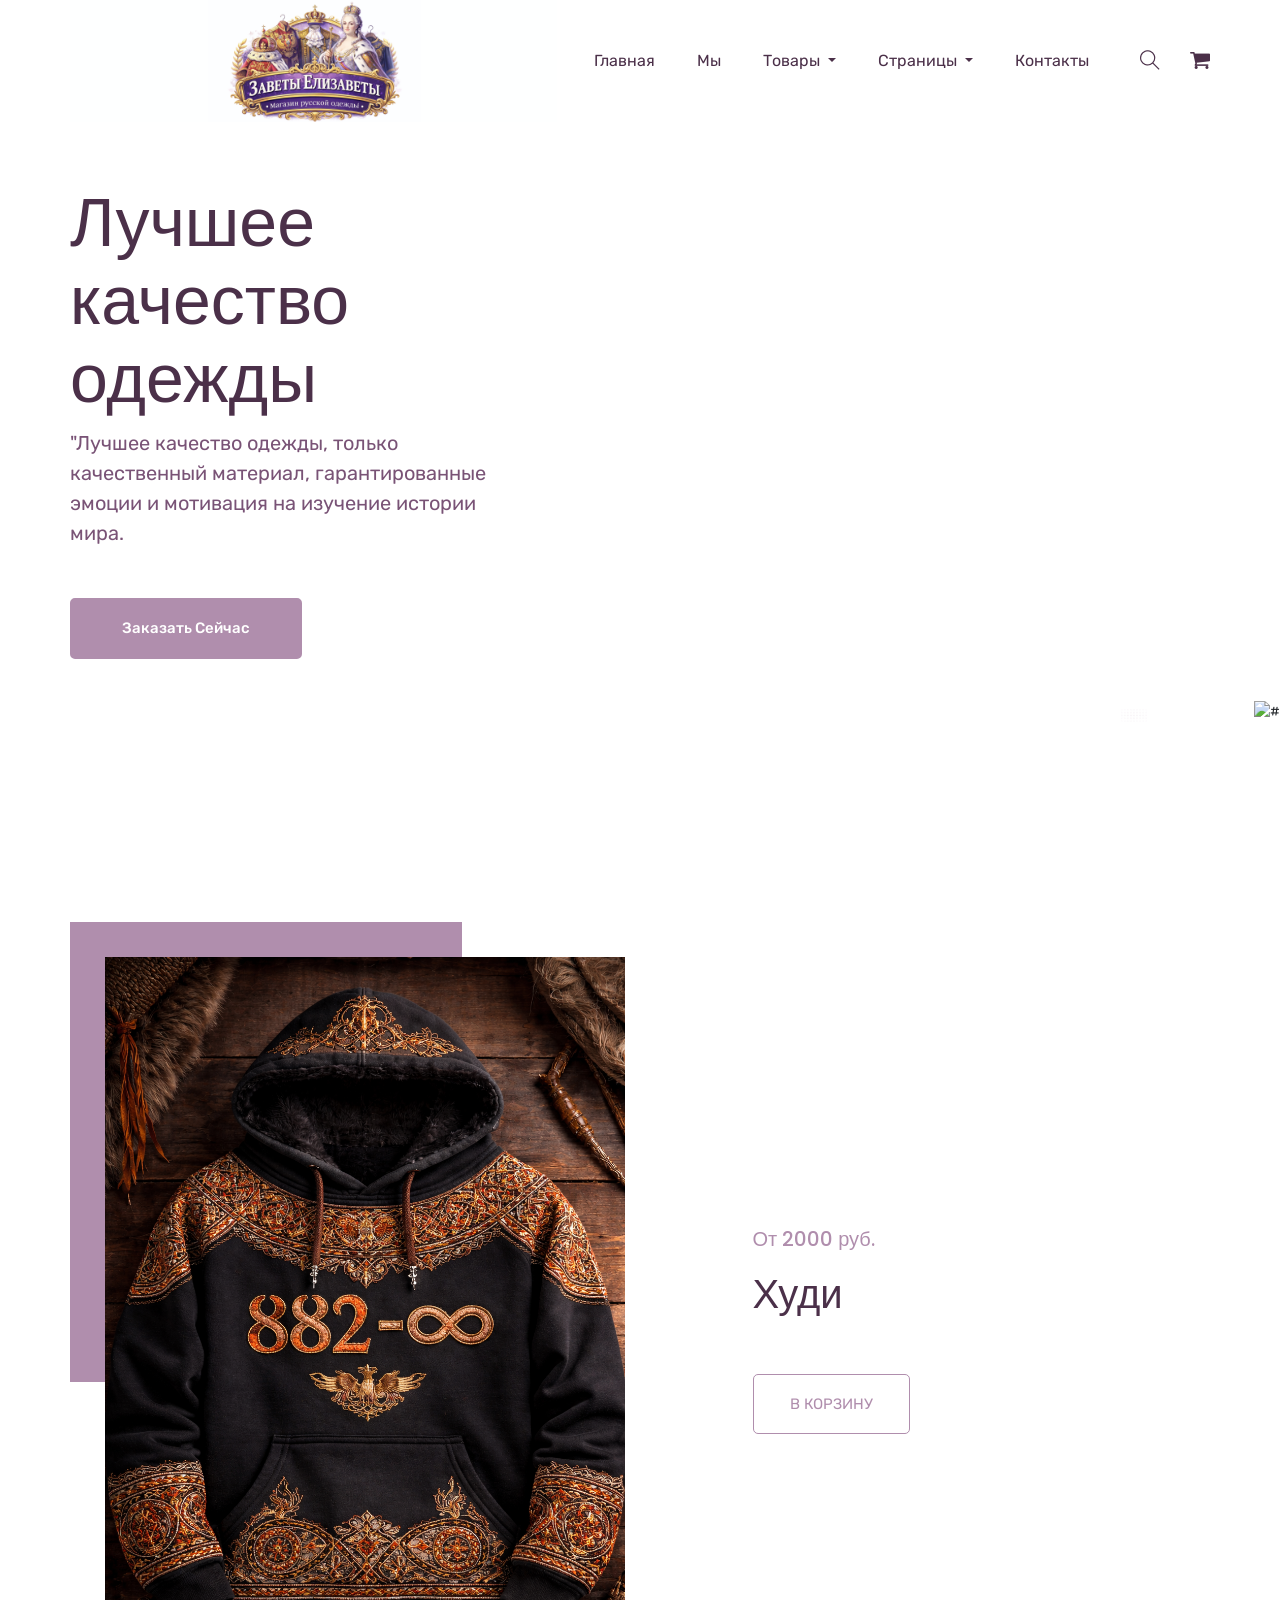
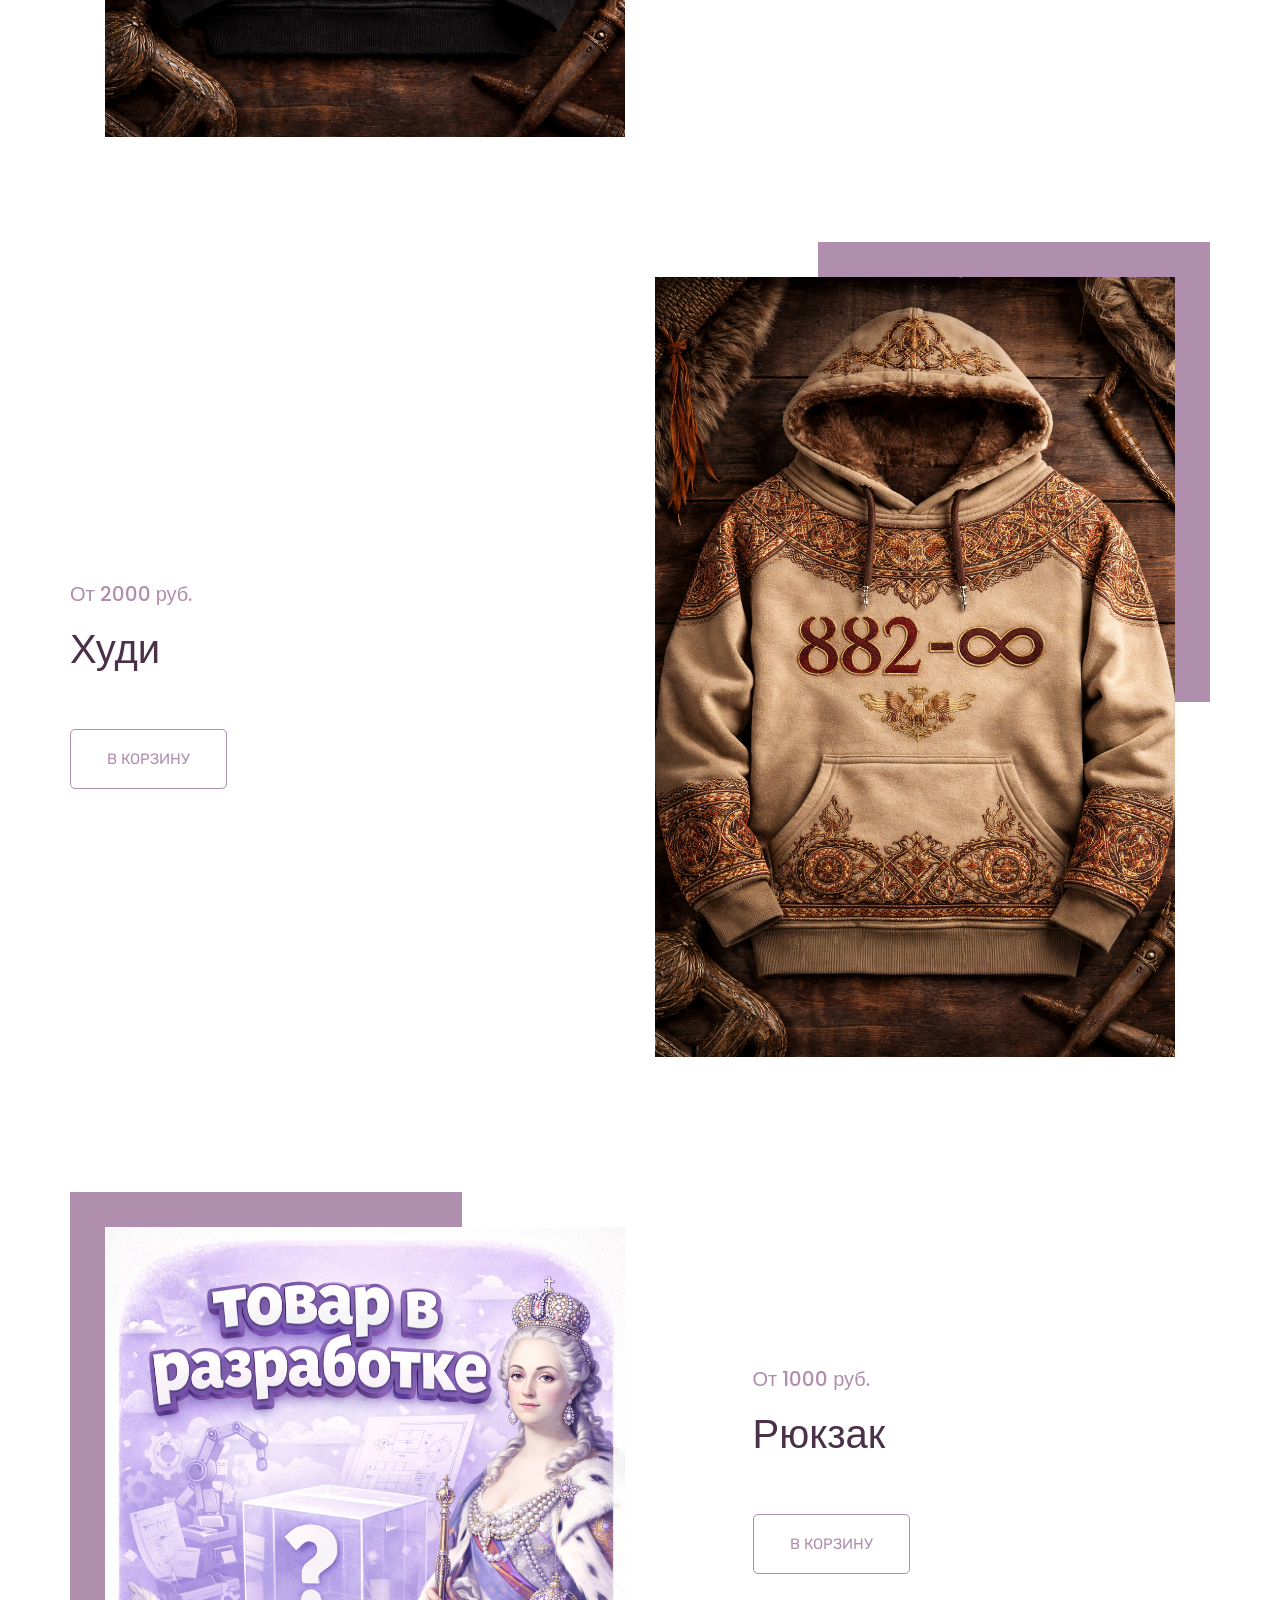
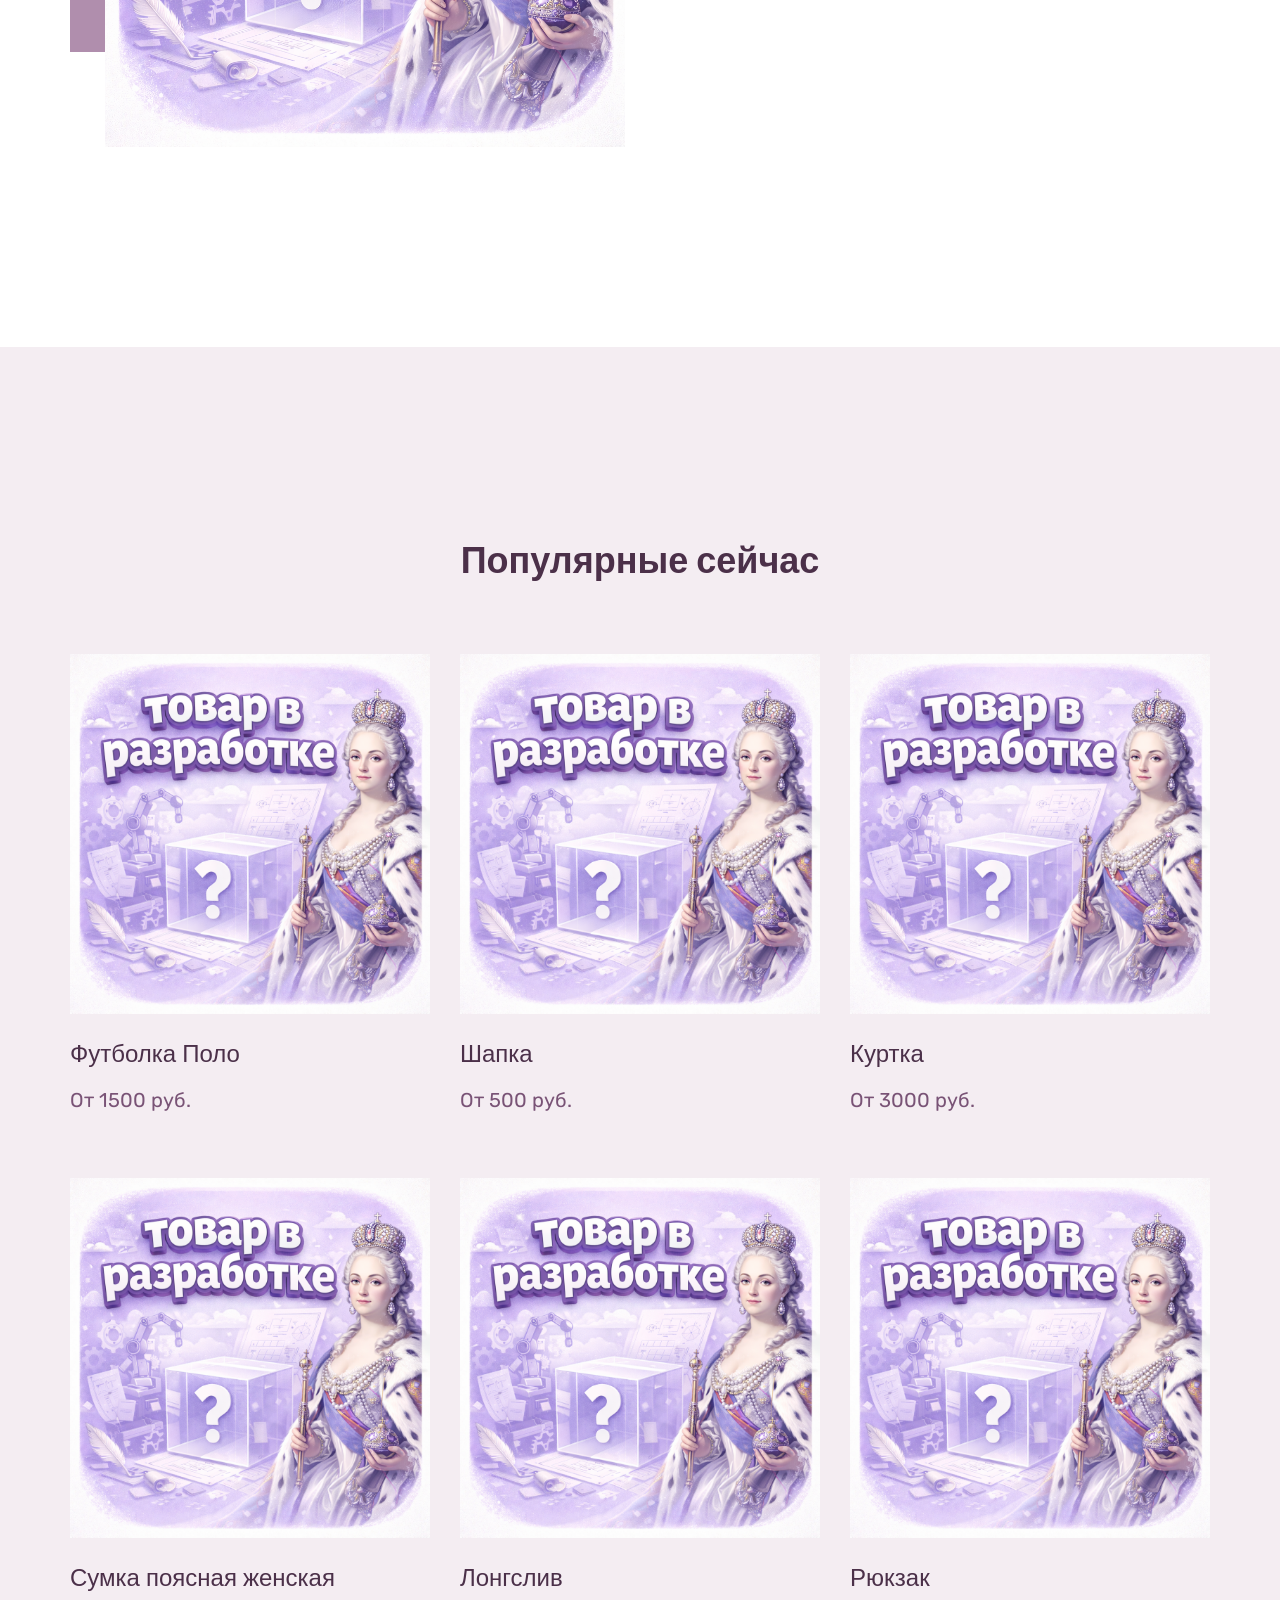
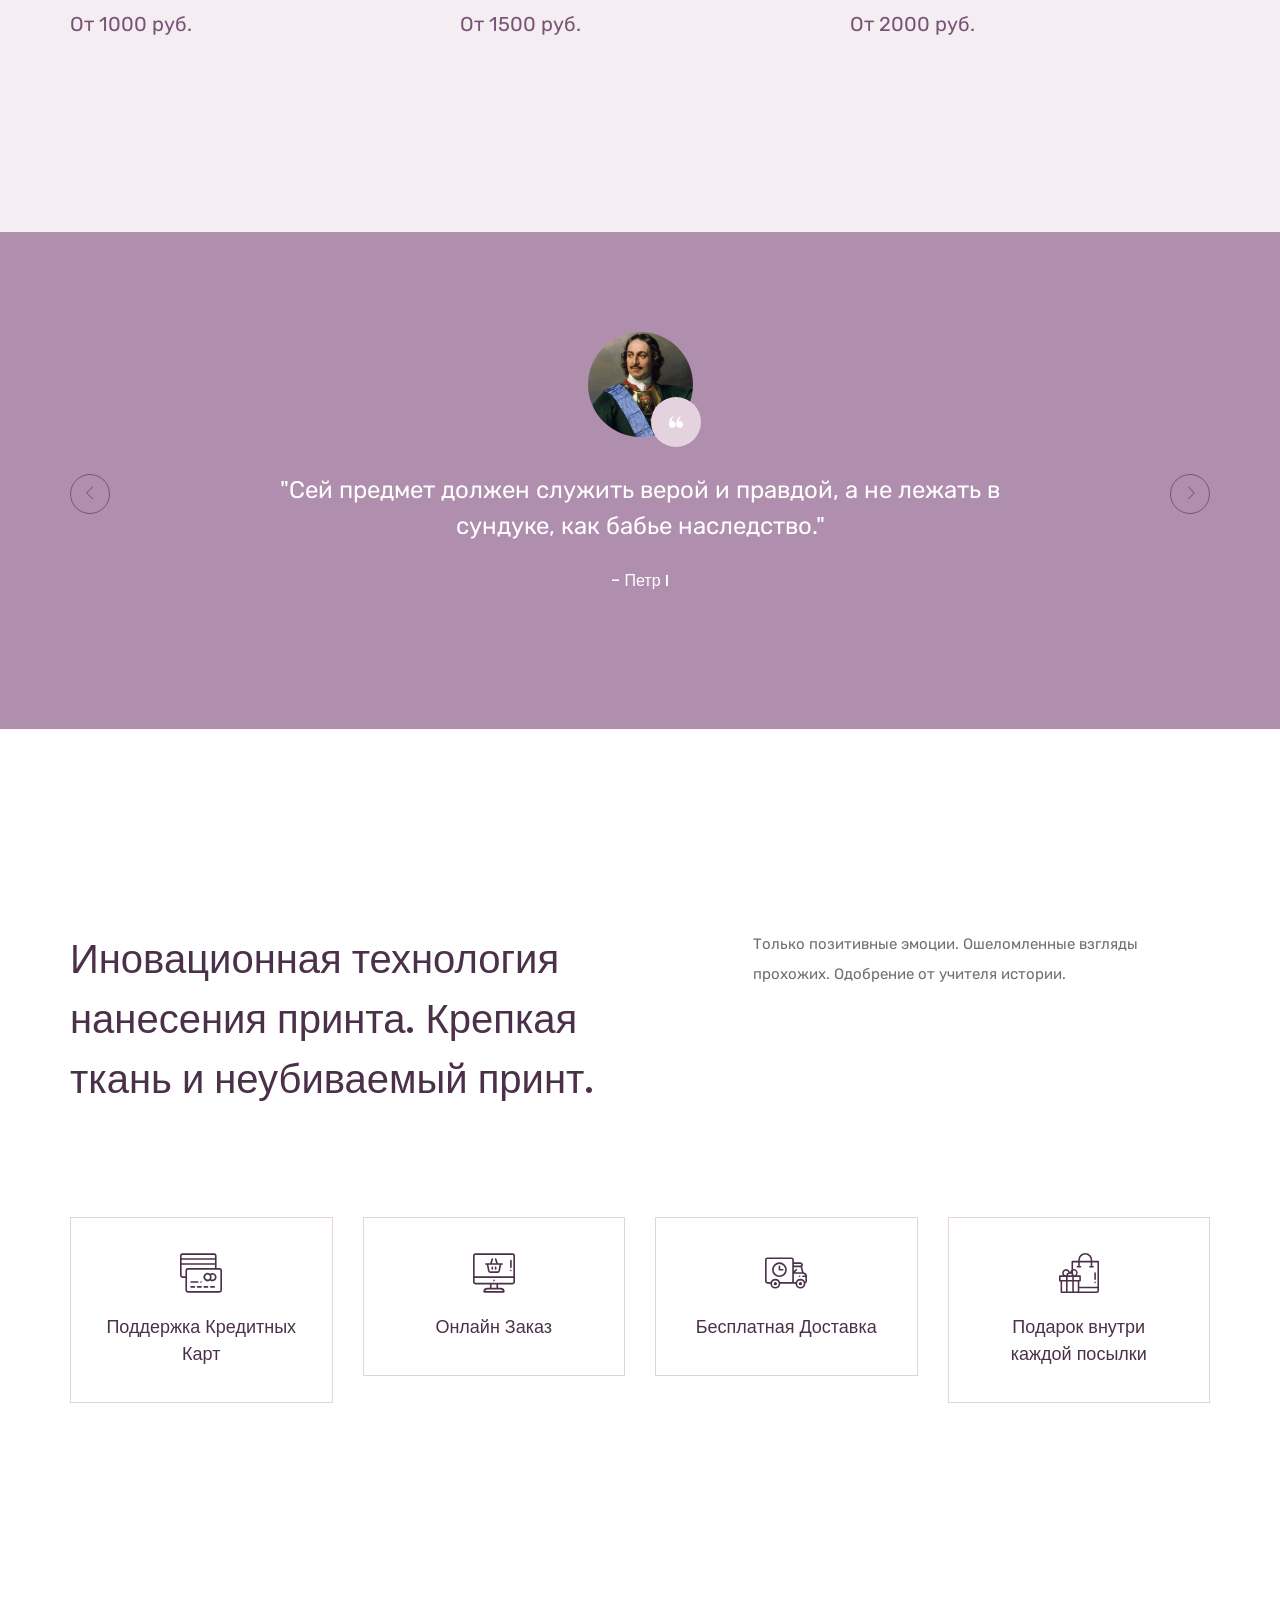
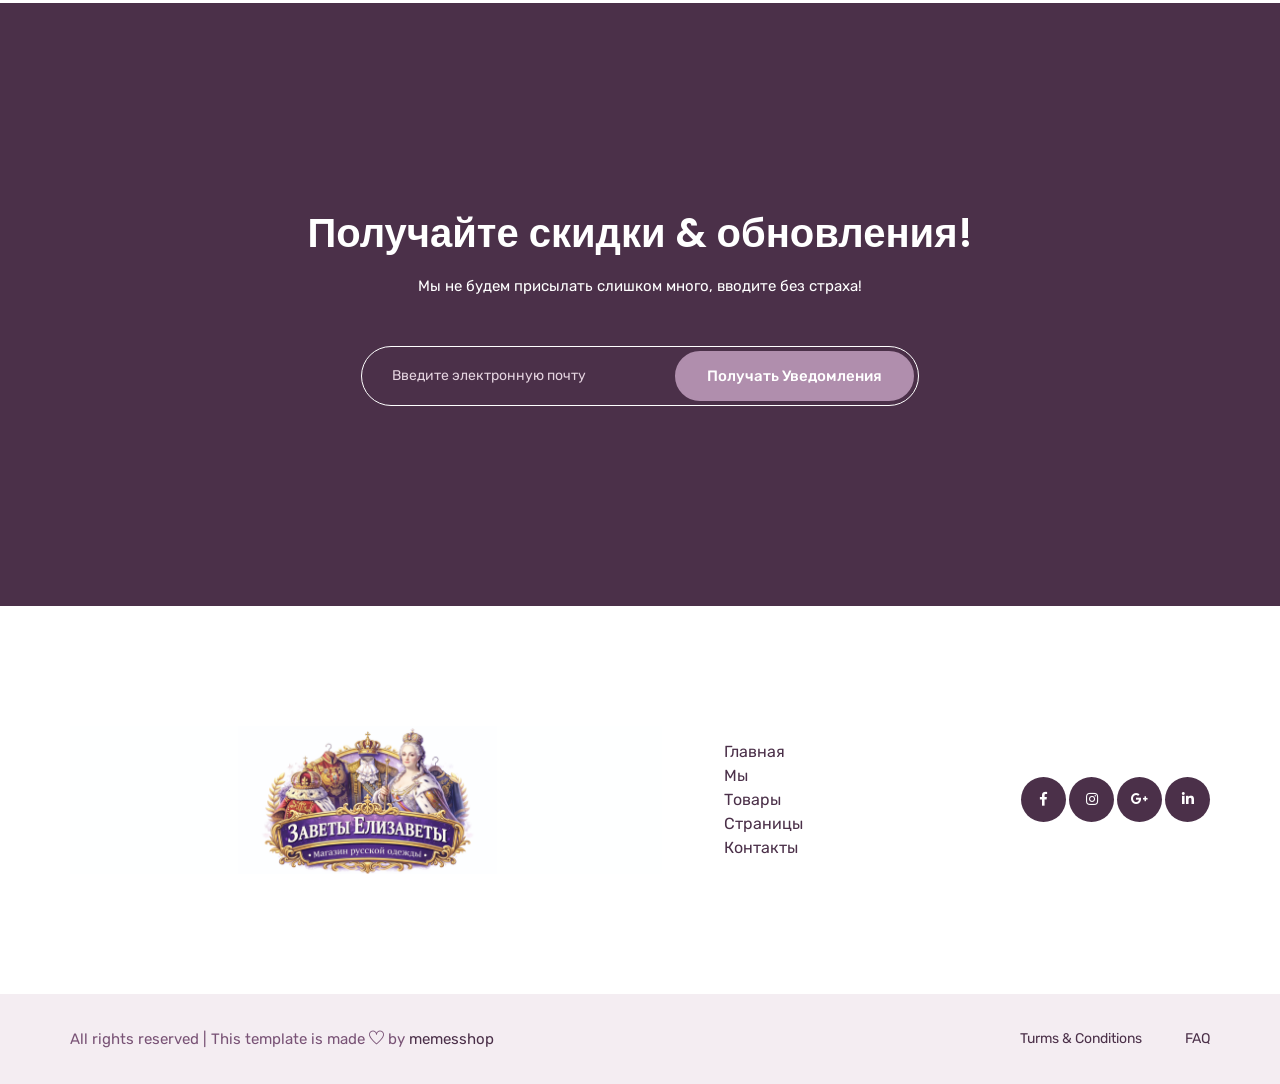
==== commit dc52e84e: "Add files via upload" ====
--- a/index.html
+++ b/index.html
@@ -46,7 +46,7 @@
                                     <a class="nav-link" href="index.html">Главная</a>
                                 </li>
                                 <li class="nav-item">
-                                    <a class="nav-link" href="about.html">О нас</a>
+                                    <a class="nav-link" href="about.html">Мы</a>
                                 </li>
                                 <li class="nav-item dropdown">
                                     <a class="nav-link dropdown-toggle" href="blog.html" id="navbarDropdown_1"
@@ -111,7 +111,7 @@
                             <h1>Лучшее качество
                                 одежды</h1>
                             <p>"Лучшее качество одежды, только качественный материал, гарантированные эмоции и мотивация на изучение истории мира.</p>
-                            <a href="product_list.html" class="btn_1">shop now</a>
+                            <a href="product_list.html" class="btn_1">Заказать сейчас</a>
                         </div>
                     </div>
                 </div>
@@ -360,12 +360,11 @@
                                 <a href="index.html"><img src="img/logo1.png" alt="#"></a>
                             </div>
                             <div class="footer_menu_item">
-                                <a href="index.html">Home</a>
-                                <a href="about.html">About</a>
-                                <a href="product_list.html">Products</a>
-                                <a href="#">Pages</a>
-                                <a href="blog.html">Blog</a>
-                                <a href="contact.html">Contact</a>
+                                <a href="index.html">Главная</a>
+                                <a href="about.html">Мы</a>
+                                <a href="product_list.html">Товары</a>
+                                <a href="#">Страницы</a>
+                                <a href="contact.html">Контакты</a>
                             </div>
                         </div>
                     </div>
